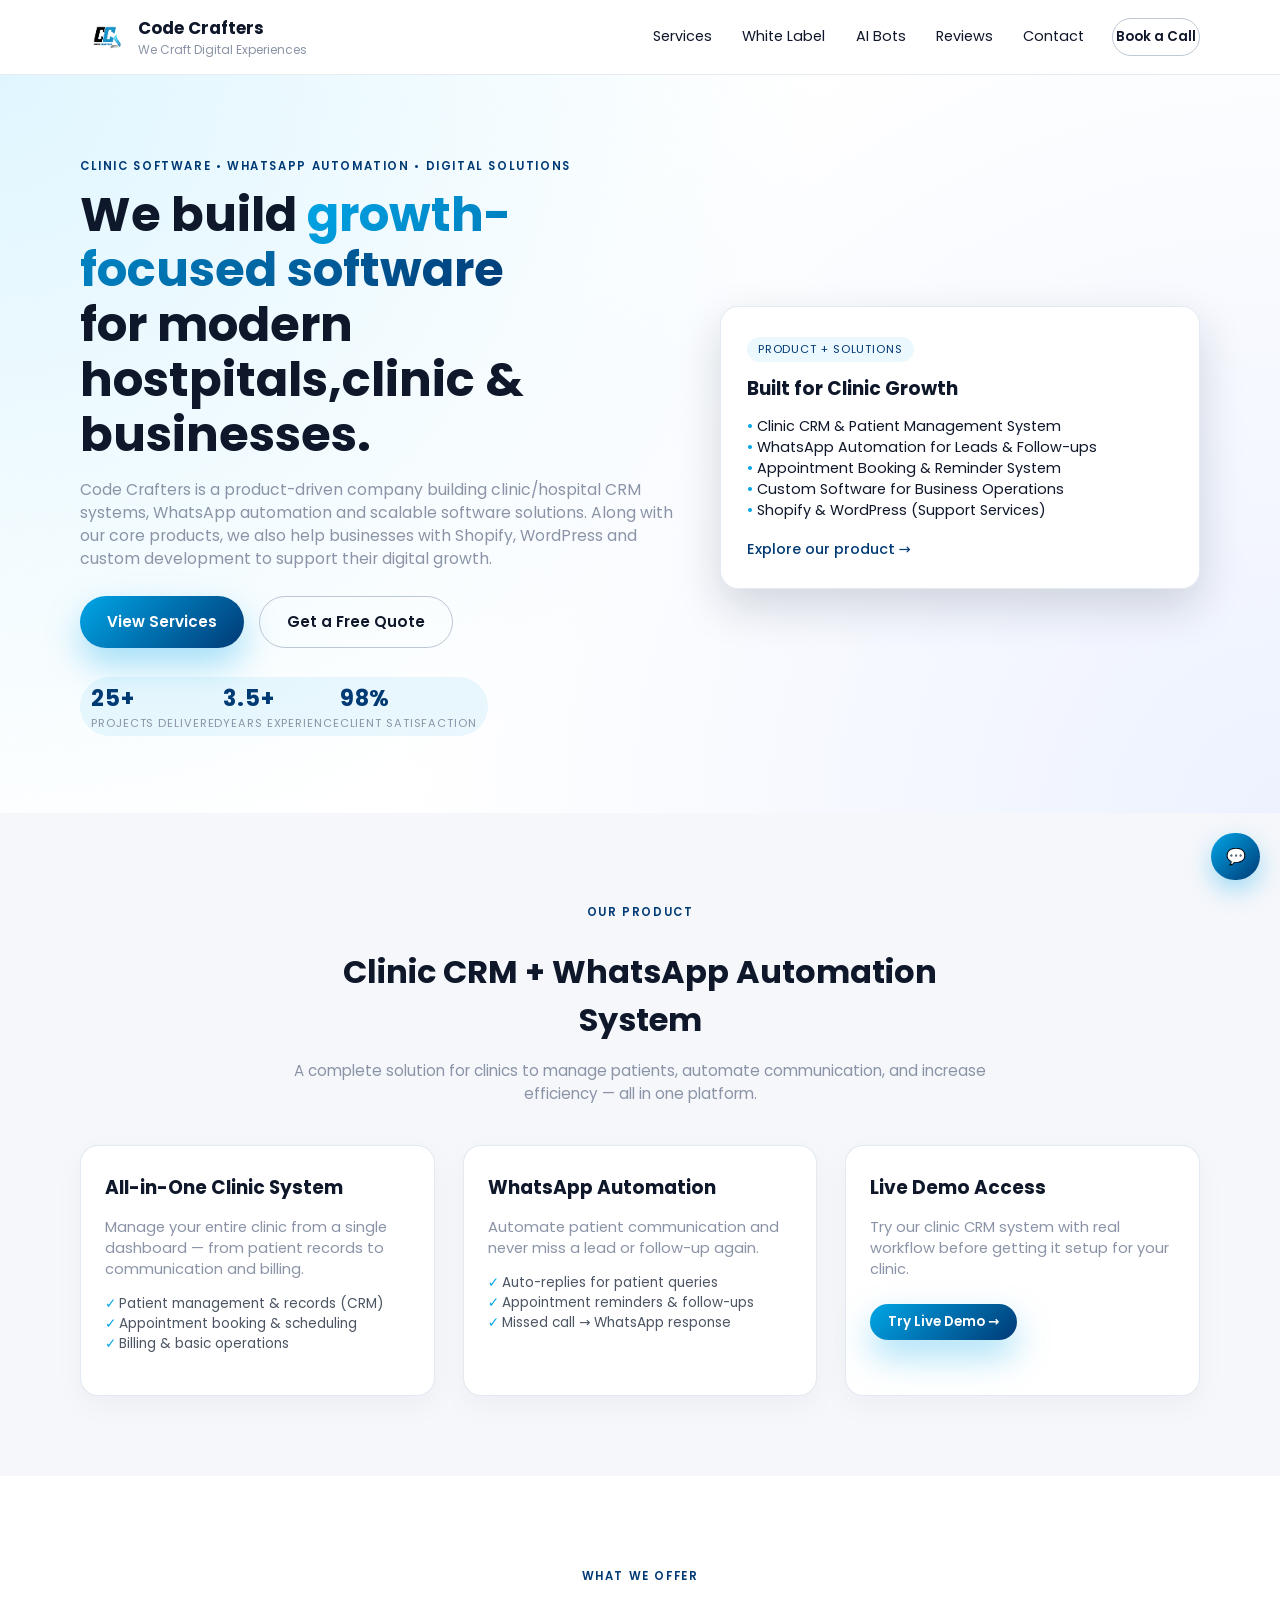
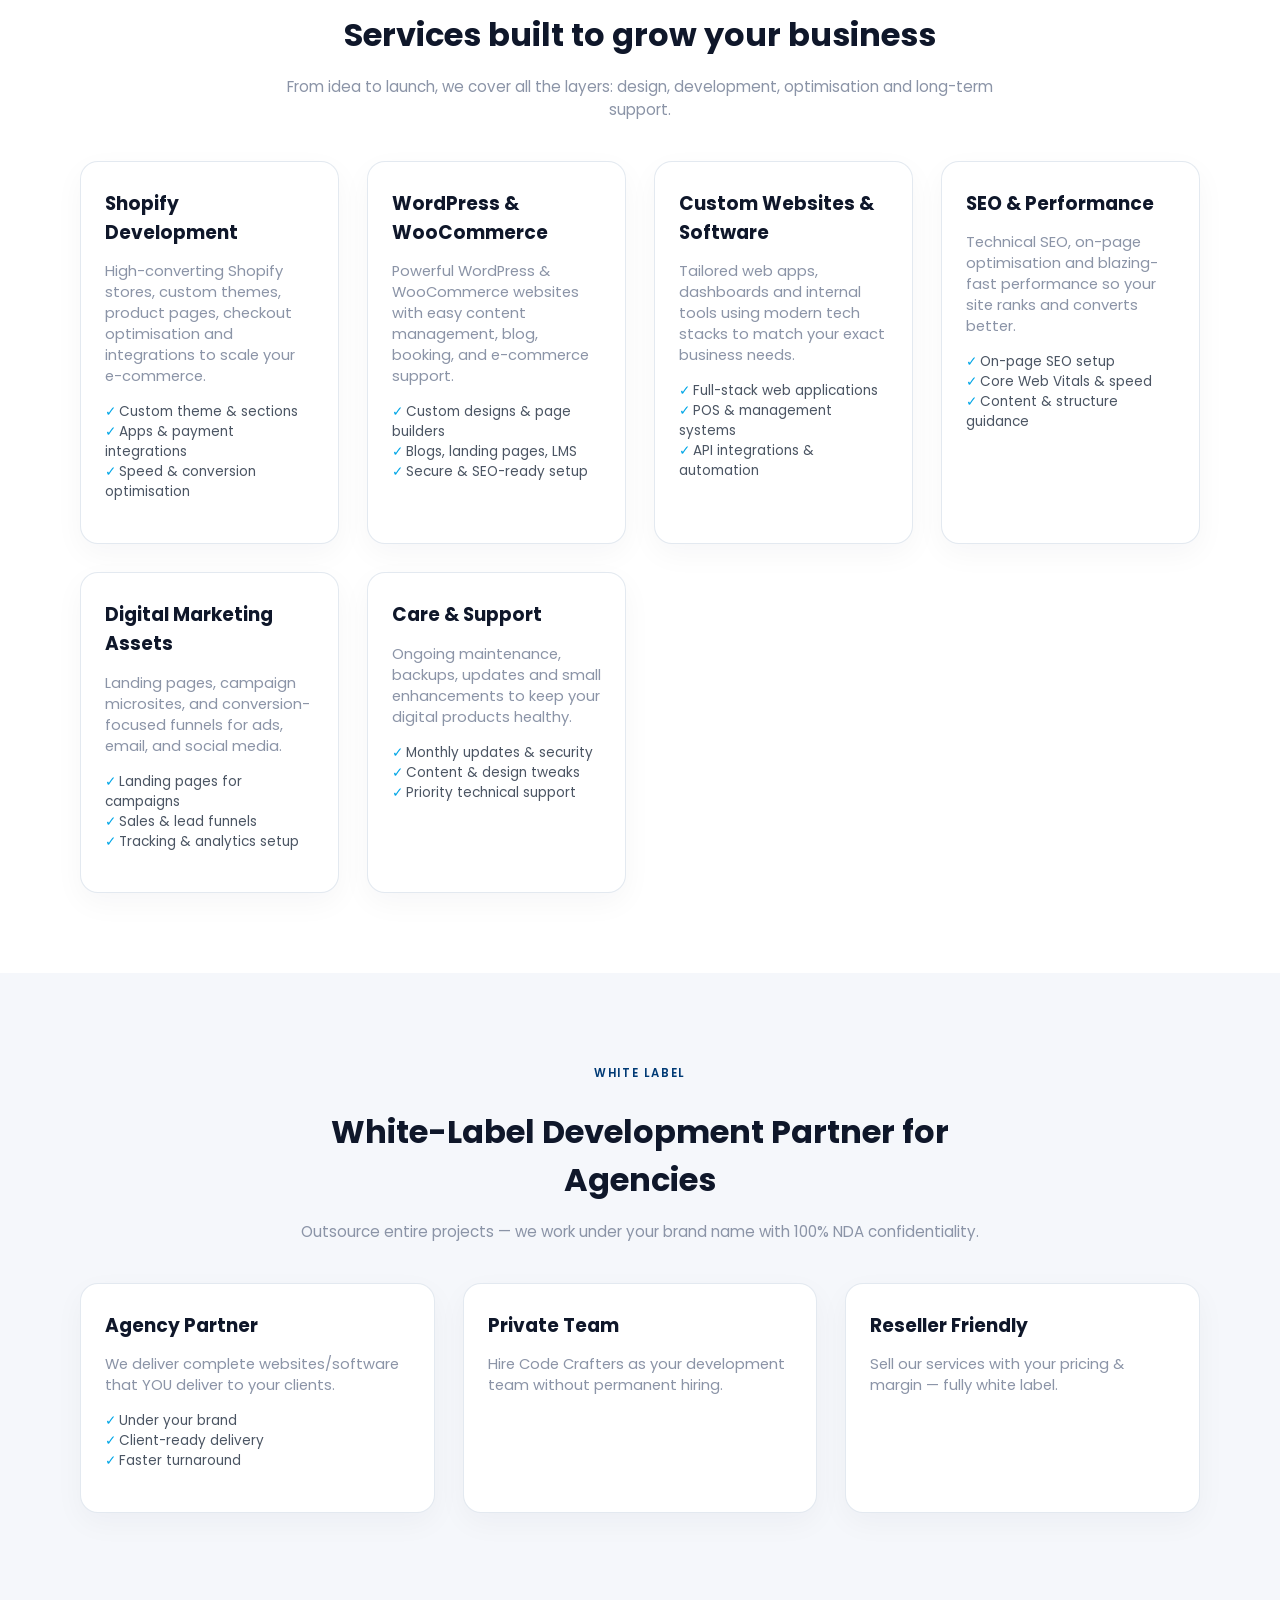
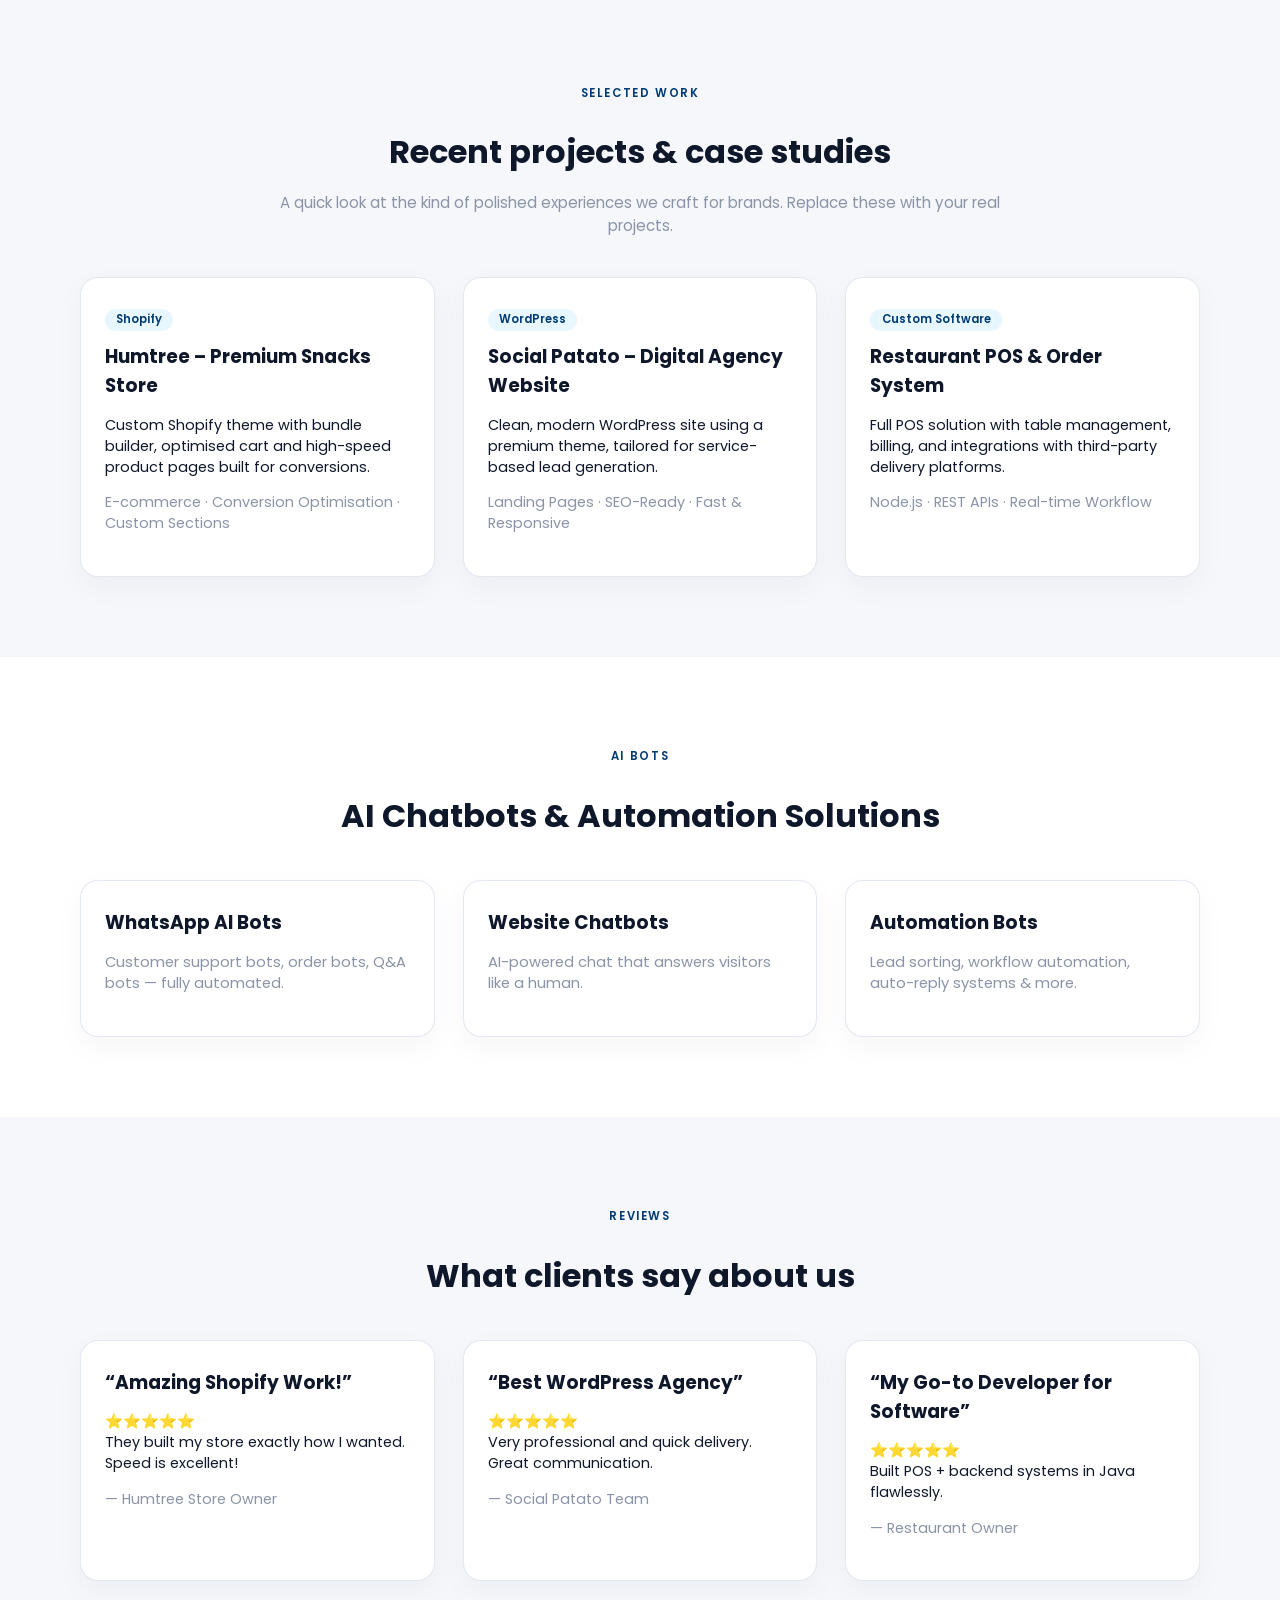
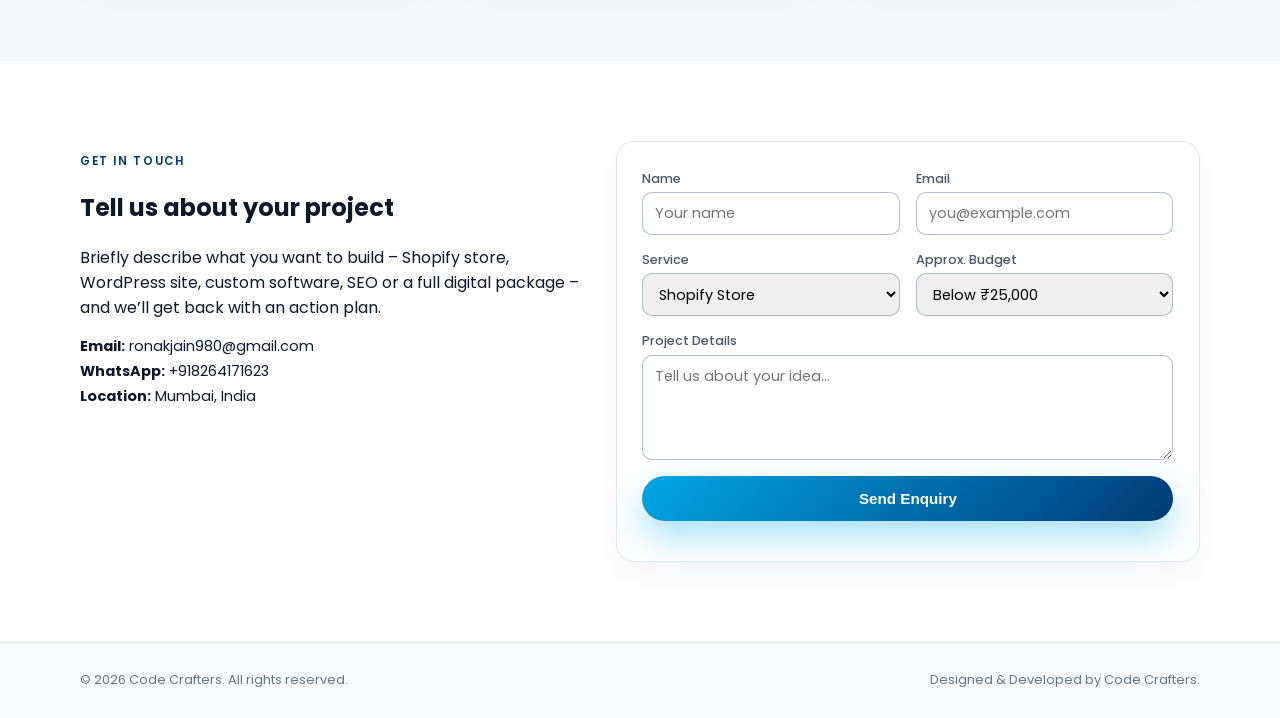
==== index.html @ f0595031 "Update index.html" ====
<!DOCTYPE html>
<html lang="en">
<head>
  <meta charset="UTF-8" />
  <meta name="viewport" content="width=device-width, initial-scale=1.0" />
  <title>Code Crafters | Digital Solutions Studio</title>
  <link rel="stylesheet" href="style.css" />
  <link href="https://fonts.googleapis.com/css2?family=Poppins:wght@300;400;500;600;700&display=swap" rel="stylesheet" />
</head>

<body>
  <!-- ========= HEADER ========= -->
  <header class="header">
    <div class="container header-inner">
      <a href="#hero" class="brand">
        <img src="assets/logo.png" alt="Code Crafters Logo" class="brand-logo" />
        <div class="brand-text">
          <span class="brand-name">Code Crafters</span>
          <span class="brand-tagline">We Craft Digital Experiences</span>
        </div>
      </a>

      <button class="nav-toggle" id="navToggle"><span></span><span></span><span></span></button>

      <nav class="nav" id="nav">
        <a href="#services">Services</a>
        <a href="#white-label">White Label</a>
        <a href="#ai">AI Bots</a>
        <a href="#reviews">Reviews</a>
        <a href="#contact">Contact</a>
        <a href="#contact" class="btn btn-small btn-outline">Book a Call</a>
      </nav>
    </div>
  </header>

  <!-- ========= HERO ========= -->
   <section class="hero" id="hero">
    <div class="container hero-inner">
      <div class="hero-content">
        <p class="eyebrow">Clinic Software • WhatsApp Automation • Digital Solutions</p>

<h1>
  We build
  <span class="text-gradient">growth-focused software</span><br />
  for modern hostpitals,clinic & businesses.
</h1>

<p class="hero-subtitle">
  Code Crafters is a product-driven company building clinic/hospital CRM systems,
  WhatsApp automation and scalable software solutions. Along with our core
  products, we also help businesses with Shopify, WordPress and custom
  development to support their digital growth.
</p>

        <div class="hero-actions">
          <a href="#services" class="btn">View Services</a>
          <a href="#contact" class="btn btn-outline">Get a Free Quote</a>
        </div>

        <div class="hero-badge">
          <div class="stat">
            <span class="stat-number">25+</span>
            <span class="stat-label">Projects Delivered</span>
          </div>
          <div class="stat">
            <span class="stat-number">3.5+</span>
            <span class="stat-label">Years Experience</span>
          </div>
          <div class="stat">
            <span class="stat-number">98%</span>
            <span class="stat-label">Client Satisfaction</span>
          </div>
        </div>
      </div>

      <div class="hero-card">
  <div class="hero-badge">Product + Solutions</div>
  <h3>Built for Clinic Growth</h3>
  <ul>
    <li>Clinic CRM & Patient Management System</li>
    <li>WhatsApp Automation for Leads & Follow-ups</li>
    <li>Appointment Booking & Reminder System</li>
    <li>Custom Software for Business Operations</li>
    <li>Shopify & WordPress (Support Services)</li>
  </ul>
  <a href="#product" class="hero-link">Explore our product →</a>
</div>
  </section>

 <!-- ========= PRODUCT (CLINIC CRM) ========= -->
<section class="section section-alt" id="product">
  <div class="container">

    <div class="section-header">
      <p class="eyebrow">Our Product</p>
      <h2>Clinic CRM + WhatsApp Automation System</h2>
      <p class="section-subtitle">
        A complete solution for clinics to manage patients, automate communication,
        and increase efficiency — all in one platform.
      </p>
    </div>

    <div class="grid services-grid">
      <article class="card service-card">
        <h3>All-in-One Clinic System</h3>
        <p>
          Manage your entire clinic from a single dashboard — from patient records
          to communication and billing.
        </p>
        <ul>
          <li>Patient management & records (CRM)</li>
          <li>Appointment booking & scheduling</li>
          <li>Billing & basic operations</li>
        </ul>
      </article>

      <article class="card service-card">
        <h3>WhatsApp Automation</h3>
        <p>
          Automate patient communication and never miss a lead or follow-up again.
        </p>
        <ul>
          <li>Auto-replies for patient queries</li>
          <li>Appointment reminders & follow-ups</li>
          <li>Missed call → WhatsApp response</li>
        </ul>
      </article>

      <article class="card service-card">
        <h3>Live Demo Access</h3>
        <p>
          Try our clinic CRM system with real workflow before getting it setup for your clinic.
        </p>
        <a href="https://medical-crm-codecrafters.netlify.app/login" target="_blank" class="btn btn-small" style="margin-top: 10px;">
          Try Live Demo →
        </a>
      </article>
    </div>

  </div>
</section>
  <!-- ========= SERVICES ========= -->
  <section class="section" id="services">
    <div class="container">
      <div class="section-header">
        <p class="eyebrow">What we offer</p>
        <h2>Services built to grow your business</h2>
        <p class="section-subtitle">
          From idea to launch, we cover all the layers: design, development,
          optimisation and long-term support.
        </p>
      </div>

      <div class="grid services-grid">
        <article class="card service-card">
          <h3>Shopify Development</h3>
          <p>
            High-converting Shopify stores, custom themes, product pages, checkout
            optimisation and integrations to scale your e-commerce.
          </p>
          <ul>
            <li>Custom theme & sections</li>
            <li>Apps & payment integrations</li>
            <li>Speed & conversion optimisation</li>
          </ul>
        </article>

        <article class="card service-card">
          <h3>WordPress & WooCommerce</h3>
          <p>
            Powerful WordPress & WooCommerce websites with easy content management,
            blog, booking, and e-commerce support.
          </p>
          <ul>
            <li>Custom designs & page builders</li>
            <li>Blogs, landing pages, LMS</li>
            <li>Secure & SEO-ready setup</li>
          </ul>
        </article>

        <article class="card service-card">
          <h3>Custom Websites & Software</h3>
          <p>
            Tailored web apps, dashboards and internal tools using modern tech
            stacks to match your exact business needs.
          </p>
          <ul>
            <li>Full-stack web applications</li>
            <li>POS & management systems</li>
            <li>API integrations & automation</li>
          </ul>
        </article>

        <article class="card service-card">
          <h3>SEO & Performance</h3>
          <p>
            Technical SEO, on-page optimisation and blazing-fast performance so
            your site ranks and converts better.
          </p>
          <ul>
            <li>On-page SEO setup</li>
            <li>Core Web Vitals & speed</li>
            <li>Content & structure guidance</li>
          </ul>
        </article>

        <article class="card service-card">
          <h3>Digital Marketing Assets</h3>
          <p>
            Landing pages, campaign microsites, and conversion-focused funnels for
            ads, email, and social media.
          </p>
          <ul>
            <li>Landing pages for campaigns</li>
            <li>Sales & lead funnels</li>
            <li>Tracking & analytics setup</li>
          </ul>
        </article>

        <article class="card service-card">
          <h3>Care & Support</h3>
          <p>
            Ongoing maintenance, backups, updates and small enhancements to keep
            your digital products healthy.
          </p>
          <ul>
            <li>Monthly updates & security</li>
            <li>Content & design tweaks</li>
            <li>Priority technical support</li>
          </ul>
        </article>
      </div>
    </div>
  </section>

  <!-- ========= WHITE LABEL SERVICES ========= -->
  <section class="section section-alt" id="white-label">
    <div class="container">
      <div class="section-header">
        <p class="eyebrow">White Label</p>
        <h2>White-Label Development Partner for Agencies</h2>
        <p class="section-subtitle">
          Outsource entire projects — we work under your brand name with 100% NDA confidentiality.
        </p>
      </div>

      <div class="grid services-grid">
        <article class="card service-card">
          <h3>Agency Partner</h3>
          <p>We deliver complete websites/software that YOU deliver to your clients.</p>
          <ul>
            <li>Under your brand</li>
            <li>Client-ready delivery</li>
            <li>Faster turnaround</li>
          </ul>
        </article>

        <article class="card service-card">
          <h3>Private Team</h3>
          <p>Hire Code Crafters as your development team without permanent hiring.</p>
        </article>

        <article class="card service-card">
          <h3>Reseller Friendly</h3>
          <p>Sell our services with your pricing & margin — fully white label.</p>
        </article>
      </div>
    </div>
  </section>

  <section class="section section-alt" id="portfolio">
    <div class="container">
      <div class="section-header">
        <p class="eyebrow">Selected work</p>
        <h2>Recent projects & case studies</h2>
        <p class="section-subtitle">
          A quick look at the kind of polished experiences we craft for brands.
          Replace these with your real projects.
        </p>
      </div>

      <div class="grid portfolio-grid">
        <article class="card portfolio-card">
          <div class="portfolio-tag">Shopify</div>
          <h3>Humtree – Premium Snacks Store</h3>
          <p>
            Custom Shopify theme with bundle builder, optimised cart and high-speed
            product pages built for conversions.
          </p>
          <p class="portfolio-meta">E-commerce · Conversion Optimisation · Custom Sections</p>
        </article>

        <article class="card portfolio-card">
          <div class="portfolio-tag">WordPress</div>
          <h3>Social Patato – Digital Agency Website</h3>
          <p>
            Clean, modern WordPress site using a premium theme, tailored for
            service-based lead generation.
          </p>
          <p class="portfolio-meta">Landing Pages · SEO-Ready · Fast & Responsive</p>
        </article>

        <article class="card portfolio-card">
          <div class="portfolio-tag">Custom Software</div>
          <h3>Restaurant POS & Order System</h3>
          <p>
            Full POS solution with table management, billing, and integrations with
            third-party delivery platforms.
          </p>
          <p class="portfolio-meta">Node.js · REST APIs · Real-time Workflow</p>
        </article>
      </div>
    </div>
  </section>

  <!-- ========= AI BOTS / AUTOMATION ========= -->
  <section class="section" id="ai">
    <div class="container">
      <div class="section-header">
        <p class="eyebrow">AI Bots</p>
        <h2>AI Chatbots & Automation Solutions</h2>
      </div>

      <div class="grid services-grid">
        <article class="card service-card">
          <h3>WhatsApp AI Bots</h3>
          <p>Customer support bots, order bots, Q&A bots — fully automated.</p>
        </article>

        <article class="card service-card">
          <h3>Website Chatbots</h3>
          <p>AI-powered chat that answers visitors like a human.</p>
        </article>

        <article class="card service-card">
          <h3>Automation Bots</h3>
          <p>Lead sorting, workflow automation, auto-reply systems & more.</p>
        </article>
      </div>
    </div>
  </section>

  <!-- ========= REVIEWS ========= -->
  <section class="section section-alt" id="reviews">
    <div class="container">
      <div class="section-header">
        <p class="eyebrow">Reviews</p>
        <h2>What clients say about us</h2>
      </div>

      <div class="grid portfolio-grid">

        <article class="card portfolio-card">
          <h3>“Amazing Shopify Work!”</h3>
          <p>⭐⭐⭐⭐⭐<br> They built my store exactly how I wanted. Speed is excellent!</p>
          <p class="portfolio-meta">— Humtree Store Owner</p>
        </article>

        <article class="card portfolio-card">
          <h3>“Best WordPress Agency”</h3>
          <p>⭐⭐⭐⭐⭐<br> Very professional and quick delivery. Great communication.</p>
          <p class="portfolio-meta">— Social Patato Team</p>
        </article>

        <article class="card portfolio-card">
          <h3>“My Go-to Developer for Software”</h3>
          <p>⭐⭐⭐⭐⭐<br> Built POS + backend systems in Java flawlessly.</p>
          <p class="portfolio-meta">— Restaurant Owner</p>
        </article>

      </div>
    </div>
  </section>

  <!-- ========= CONTACT ========= -->
  <section class="section" id="contact">
  <div class="container contact-inner">

    <div class="contact-text">
      <p class="eyebrow">Get in touch</p>
      <h2>Tell us about your project</h2>
      <p>
        Briefly describe what you want to build – Shopify store, WordPress site,
        custom software, SEO or a full digital package – and we’ll get back with
        an action plan.
      </p>
      <div class="contact-info">
        <p><strong>Email:</strong> ronakjain980@gmail.com</p>
        <p><strong>WhatsApp:</strong> +918264171623</p>
        <p><strong>Location:</strong> Mumbai, India</p>
      </div>
    </div>

    <form class="contact-form" id="contactForm"
          action="https://formsubmit.co/ronakjain980@gmail.com"
          method="POST">

      <!-- FormSubmit Hidden Fields -->
      <input type="hidden" name="_captcha" value="false">
      <input type="hidden" name="_template" value="table">
      <input type="hidden" name="_next" value="https://yourwebsite.com/thank-you.html">

      <div class="form-row">
        <div class="form-field">
          <label for="name">Name</label>
          <input id="name" name="Name" type="text" placeholder="Your name" required />
        </div>
        <div class="form-field">
          <label for="email">Email</label>
          <input id="email" name="Email" type="email" placeholder="you@example.com" required />
        </div>
      </div>

      <div class="form-row">
        <div class="form-field">
          <label for="service">Service</label>
          <select id="service" name="Service">
            <option>Shopify Store</option>
            <option>WordPress / WooCommerce</option>
            <option>Custom Website / Software</option>
            <option>SEO & Digital Marketing</option>
            <option>Complete Digital Package</option>
          </select>
        </div>

        <div class="form-field">
          <label for="budget">Approx. Budget</label>
          <select id="budget" name="Budget">
            <option>Below ₹25,000</option>
            <option>₹25,000 – ₹50,000</option>
            <option>₹50,000 – ₹1,00,000</option>
            <option>₹1,00,000+</option>
          </select>
        </div>
      </div>

      <div class="form-field">
        <label for="message">Project Details</label>
        <textarea id="message" name="Message" rows="4" placeholder="Tell us about your idea..."></textarea>
      </div>

      <button type="submit" class="btn btn-full">Send Enquiry</button>

      <p class="form-note" id="formNote"></p>
    </form>

  </div>
</section>


  <!-- ========= FOOTER WITH BIG LOGO ========= -->
  <footer class="footer">
    <div class="container footer-inner">
      <p>© <span id="year"></span> Code Crafters. All rights reserved.</p>
      <p class="footer-credit">Designed & Developed by Code Crafters.</p>
    </div>
  </footer>
  <script src="script.js"></script>
  <!-- WhatsApp Floating Button -->
<a href="https://wa.me/918264171623"
   class="whatsapp-float"
   target="_blank">
   💬
</a>
</body>
</html>
---- style.css ----
:root {
  --cc-blue: #00a6e7;
  --cc-blue-dark: #003a75;
  --cc-dark: #050816;
  --cc-grey: #8b94a7;
  --cc-light: #f5f7fb;
  --cc-border: #e1e5f0;
  --cc-radius-lg: 18px;
  --cc-radius-sm: 10px;
  --cc-shadow-soft: 0 18px 45px rgba(15, 23, 42, 0.16);
}

*,
*::before,
*::after {
  box-sizing: border-box;
}

html,
body {
  margin: 0;
  padding: 0;
  font-family: "Poppins", system-ui, -apple-system, BlinkMacSystemFont, sans-serif;
  background: #ffffff;
  color: #0f172a;
  scroll-behavior: smooth;
}

img {
  max-width: 100%;
  display: block;
}

a {
  text-decoration: none;
  color: inherit;
}

/* Layout helpers */

.container {
  width: min(1120px, 100% - 2.5rem);
  margin-inline: auto;
}

.section {
  padding: 5rem 0;
}

.section-alt {
  background: var(--cc-light);
}

.section-header {
  text-align: center;
  max-width: 720px;
  margin: 0 auto 2.5rem;
}

.section-header h2 {
  font-size: 2rem;
  margin-bottom: 0.5rem;
}

.section-subtitle {
  color: var(--cc-grey);
  font-size: 0.95rem;
}

.grid {
  display: grid;
  gap: 1.75rem;
}

/* Typography */

.eyebrow {
  text-transform: uppercase;
  letter-spacing: 0.14em;
  font-size: 0.72rem;
  color: var(--cc-blue-dark);
  font-weight: 600;
}

/* Buttons */

.btn {
  display: inline-flex;
  align-items: center;
  justify-content: center;
  padding: 0.85rem 1.7rem;
  border-radius: 999px;
  border: none;
  outline: none;
  cursor: pointer;
  font-size: 0.95rem;
  font-weight: 600;
  background: linear-gradient(135deg, var(--cc-blue), var(--cc-blue-dark));
  color: #fff;
  box-shadow: 0 16px 35px rgba(0, 166, 231, 0.35);
  transition: transform 0.18s ease, box-shadow 0.18s ease, background 0.18s ease;
}

.btn:hover {
  transform: translateY(-2px);
  box-shadow: 0 20px 40px rgba(15, 23, 42, 0.35);
}

.btn-outline {
  background: transparent;
  border: 1px solid rgba(148, 163, 184, 0.6);
  color: #0f172a;
  box-shadow: none;
}

.btn-outline:hover {
  background: rgba(15, 23, 42, 0.05);
  box-shadow: none;
}

.btn-small {
  padding: 0.5rem 1.1rem;
  font-size: 0.84rem;
}

.btn-full {
  width: 100%;
}

/* Header */

.header {
  position: sticky;
  top: 0;
  z-index: 20;
  background: rgba(255, 255, 255, 0.95);
  backdrop-filter: blur(10px);
  border-bottom: 1px solid rgba(226, 232, 240, 0.8);
}

.header-inner {
  display: flex;
  align-items: center;
  justify-content: space-between;
  padding: 0.8rem 0;
}

.brand {
  display: flex;
  align-items: center;
  gap: 0.6rem;
}

.brand-logo {
  width: 48px;
  height: 48px;
  object-fit: contain;
}

.brand-text {
  display: flex;
  flex-direction: column;
}

.brand-name {
  font-weight: 700;
  font-size: 1.05rem;
}

.brand-tagline {
  font-size: 0.75rem;
  color: var(--cc-grey);
}

/* Nav */

.nav {
  display: flex;
  align-items: center;
  gap: 1.5rem;
  font-size: 0.9rem;
}

.nav a {
  position: relative;
  padding-inline: 0.2rem;
}

.nav a:not(.btn)::after {
  content: "";
  position: absolute;
  left: 0;
  bottom: -0.25rem;
  width: 0%;
  height: 2px;
  background: var(--cc-blue);
  border-radius: 999px;
  transition: width 0.2s ease;
}

.nav a:not(.btn):hover::after {
  width: 100%;
}

/* Mobile nav toggle */

.nav-toggle {
  display: none;
  width: 34px;
  height: 34px;
  border-radius: 999px;
  border: 1px solid rgba(148, 163, 184, 0.7);
  background: #fff;
  align-items: center;
  justify-content: center;
  flex-direction: column;
  gap: 4px;
  cursor: pointer;
}

.nav-toggle span {
  width: 18px;
  height: 2px;
  border-radius: 999px;
  background: #0f172a;
}

/* Hero */

.hero {
  padding: 4.5rem 0 4rem;
  background: radial-gradient(circle at top left, #e0f6ff 0, transparent 55%),
    radial-gradient(circle at bottom right, #edf2ff 0, transparent 60%);
}

.hero-inner {
  display: grid;
  gap: 2.5rem;
  grid-template-columns: minmax(0, 3fr) minmax(0, 2.4fr);
  align-items: center;
}

.hero h1 {
  font-size: clamp(2.2rem, 4vw, 3rem);
  line-height: 1.15;
  margin: 0.6rem 0 0.9rem;
}

.text-gradient {
  background: linear-gradient(135deg, var(--cc-blue), var(--cc-blue-dark));
  -webkit-background-clip: text;
  color: transparent;
}

.hero-subtitle {
  color: var(--cc-grey);
  font-size: 0.98rem;
  max-width: 38rem;
}

.hero-actions {
  display: flex;
  flex-wrap: wrap;
  gap: 0.9rem;
  margin: 1.6rem 0 1.8rem;
}

.hero-stats {
  display: flex;
  flex-wrap: wrap;
  gap: 1.7rem;
  font-size: 0.85rem;
}

.stat-number {
  display: block;
  font-weight: 700;
  font-size: 1.4rem;
}

.stat-label {
  color: var(--cc-grey);
}

/* Hero side card */

.hero-card {
  background: #ffffff;
  border-radius: var(--cc-radius-lg);
  padding: 1.7rem 1.6rem;
  box-shadow: var(--cc-shadow-soft);
  border: 1px solid rgba(226, 232, 240, 0.9);
}

.hero-badge {
  display: inline-flex;
  padding: 0.25rem 0.7rem;
  border-radius: 999px;
  font-size: 0.7rem;
  letter-spacing: 0.08em;
  text-transform: uppercase;
  background: rgba(0, 166, 231, 0.08);
  color: var(--cc-blue-dark);
  margin-bottom: 0.8rem;
}

.hero-card h3 {
  margin-top: 0;
  margin-bottom: 0.8rem;
}

.hero-card ul {
  list-style: none;
  padding: 0;
  margin: 0 0 0.9rem;
  font-size: 0.9rem;
}

.hero-card li::before {
  content: "• ";
  color: var(--cc-blue);
}

.hero-link {
  font-size: 0.9rem;
  color: var(--cc-blue-dark);
  font-weight: 500;
}

/* Cards */

.card {
  border-radius: var(--cc-radius-lg);
  padding: 1.7rem 1.5rem;
  background: #ffffff;
  border: 1px solid rgba(226, 232, 240, 0.95);
  box-shadow: 0 10px 30px rgba(15, 23, 42, 0.04);
  transition: transform 0.15s ease, box-shadow 0.15s ease, border-color 0.15s ease;
}

.card:hover {
  transform: translateY(-4px);
  box-shadow: var(--cc-shadow-soft);
  border-color: rgba(148, 163, 184, 0.6);
}

/* Services */

.services-grid {
  grid-template-columns: repeat(auto-fit, minmax(240px, 1fr));
}

.service-card h3 {
  margin-top: 0;
  margin-bottom: 0.6rem;
}

.service-card p {
  font-size: 0.92rem;
  color: var(--cc-grey);
}

.service-card ul {
  list-style: none;
  padding: 0;
  margin-top: 0.8rem;
  font-size: 0.85rem;
  color: #4b5563;
}

.service-card li::before {
  content: "✓ ";
  color: var(--cc-blue);
  font-weight: 600;
}

/* Portfolio */

.portfolio-grid {
  grid-template-columns: repeat(auto-fit, minmax(260px, 1fr));
}

.portfolio-card {
  position: relative;
}

.portfolio-tag {
  display: inline-flex;
  padding: 0.18rem 0.7rem;
  border-radius: 999px;
  background: rgba(0, 166, 231, 0.09);
  color: var(--cc-blue-dark);
  font-size: 0.72rem;
  font-weight: 600;
  margin-bottom: 0.7rem;
}

.portfolio-card h3 {
  margin-top: 0;
  margin-bottom: 0.5rem;
}

.portfolio-card p {
  font-size: 0.9rem;
}

.portfolio-meta {
  font-size: 0.8rem;
  color: var(--cc-grey);
}

/* Process */

.process-grid {
  grid-template-columns: repeat(auto-fit, minmax(220px, 1fr));
}

.process-step {
  padding: 1.7rem 1.5rem;
  border-radius: var(--cc-radius-lg);
  border: 1px dashed rgba(148, 163, 184, 0.7);
  background: #ffffff;
}

.step-number {
  width: 34px;
  height: 34px;
  border-radius: 999px;
  background: linear-gradient(135deg, var(--cc-blue), var(--cc-blue-dark));
  color: #fff;
  display: flex;
  align-items: center;
  justify-content: center;
  font-weight: 600;
  margin-bottom: 0.9rem;
}

/* About */

.about-inner {
  display: grid;
  gap: 2rem;
  grid-template-columns: minmax(0, 3fr) minmax(0, 2.1fr);
  align-items: center;
}

.about-list {
  list-style: none;
  padding: 0;
  margin-top: 1rem;
  font-size: 0.9rem;
}

.about-list li {
  display: flex;
  align-items: flex-start;
  gap: 0.35rem;
  margin-bottom: 0.4rem;
}

.about-list li::before {
  content: "•";
  color: var(--cc-blue);
  margin-top: 0.2rem;
}

.about-cta-card {
  background: linear-gradient(135deg, var(--cc-blue-dark), #031525);
  color: #e5f3ff;
  padding: 1.9rem 1.7rem;
  border-radius: var(--cc-radius-lg);
  box-shadow: var(--cc-shadow-soft);
}

/* Contact */

.contact-inner {
  display: grid;
  gap: 2.2rem;
  grid-template-columns: minmax(0, 1.2fr) minmax(0, 1.4fr);
}

.contact-info p {
  margin: 0.25rem 0;
  font-size: 0.9rem;
}

.contact-form {
  background: #ffffff;
  border-radius: var(--cc-radius-lg);
  padding: 1.7rem 1.6rem;
  border: 1px solid var(--cc-border);
  box-shadow: 0 12px 25px rgba(15, 23, 42, 0.04);
}

.form-row {
  display: grid;
  gap: 1rem;
  grid-template-columns: repeat(2, minmax(0, 1fr));
}

.form-field {
  display: flex;
  flex-direction: column;
  gap: 0.3rem;
  margin-bottom: 1rem;
}

.form-field label {
  font-size: 0.8rem;
  font-weight: 500;
  color: #4b5563;
}

input,
select,
textarea {
  border-radius: 10px;
  border: 1px solid rgba(148, 163, 184, 0.7);
  padding: 0.6rem 0.75rem;
  font-family: inherit;
  font-size: 0.9rem;
  outline: none;
  transition: border-color 0.15s ease, box-shadow 0.15s ease;
}

input:focus,
select:focus,
textarea:focus {
  border-color: var(--cc-blue);
  box-shadow: 0 0 0 1px rgba(0, 166, 231, 0.2);
}

textarea {
  resize: vertical;
}

.form-note {
  font-size: 0.8rem;
  margin-top: 0.4rem;
}

/* Footer */

.footer {
  border-top: 1px solid rgba(226, 232, 240, 0.9);
  background: #f9fafb;
  padding: 1rem 0;
}

.footer-inner {
  display: flex;
  justify-content: space-between;
  gap: 1rem;
  font-size: 0.8rem;
  color: #6b7280;
}

/* WhatsApp Floating Button */
.whatsapp-float {
  position: fixed;
  bottom: 20px;
  right: 20px;
  background: linear-gradient(135deg, var(--cc-blue), var(--cc-blue-dark));
  color: #fff;
  padding: 0.7rem 0.9rem;
  border-radius: 999px;
  font-size: 1rem;
  z-index: 999;
  box-shadow: 0 10px 25px rgba(0, 166, 231, 0.35);
  transition: transform 0.2s ease;
}

.whatsapp-float:hover {
  transform: translateY(-3px);
}
/* Responsive */

@media (max-width: 880px) {
  .hero-inner {
    grid-template-columns: 1fr;
  }

  .about-inner,
  .contact-inner {
    grid-template-columns: 1fr;
  }

  .hero-card {
    order: -1;
  }
}

@media (max-width: 768px) {
  .header-inner {
    gap: 0.7rem;
  }

  .nav-toggle {
    display: flex;
  }

  .nav {
    position: absolute;
    inset-inline: 0;
    top: 64px;
    padding: 0.8rem 1.3rem 1.3rem;
    background: rgba(255, 255, 255, 0.98);
    border-bottom: 1px solid rgba(226, 232, 240, 0.9);
    flex-direction: column;
    align-items: flex-start;
    gap: 0.8rem;
    transform-origin: top;
    transform: scaleY(0);
    opacity: 0;
    pointer-events: none;
    transition: transform 0.15s ease, opacity 0.15s ease;
  }

  .nav.open {
    transform: scaleY(1);
    opacity: 1;
    pointer-events: auto;
  }

  .hero {
    padding-top: 4rem;
  }

  .form-row {
    grid-template-columns: 1fr;
  }

  .footer-inner {
    flex-direction: column;
    align-items: center;
    text-align: center;
  }
}

@media (max-width: 520px) {
  .header {
    position: sticky;
  }

  .brand-name {
    font-size: 0.98rem;
  }

  .hero h1 {
    font-size: 1.9rem;
  }

  .hero-actions {
    flex-direction: column;
    align-items: stretch;
  }

  .card,
  .hero-card,
  .contact-form,
  .about-cta-card {
    padding: 1.4rem 1.25rem;
  }
}
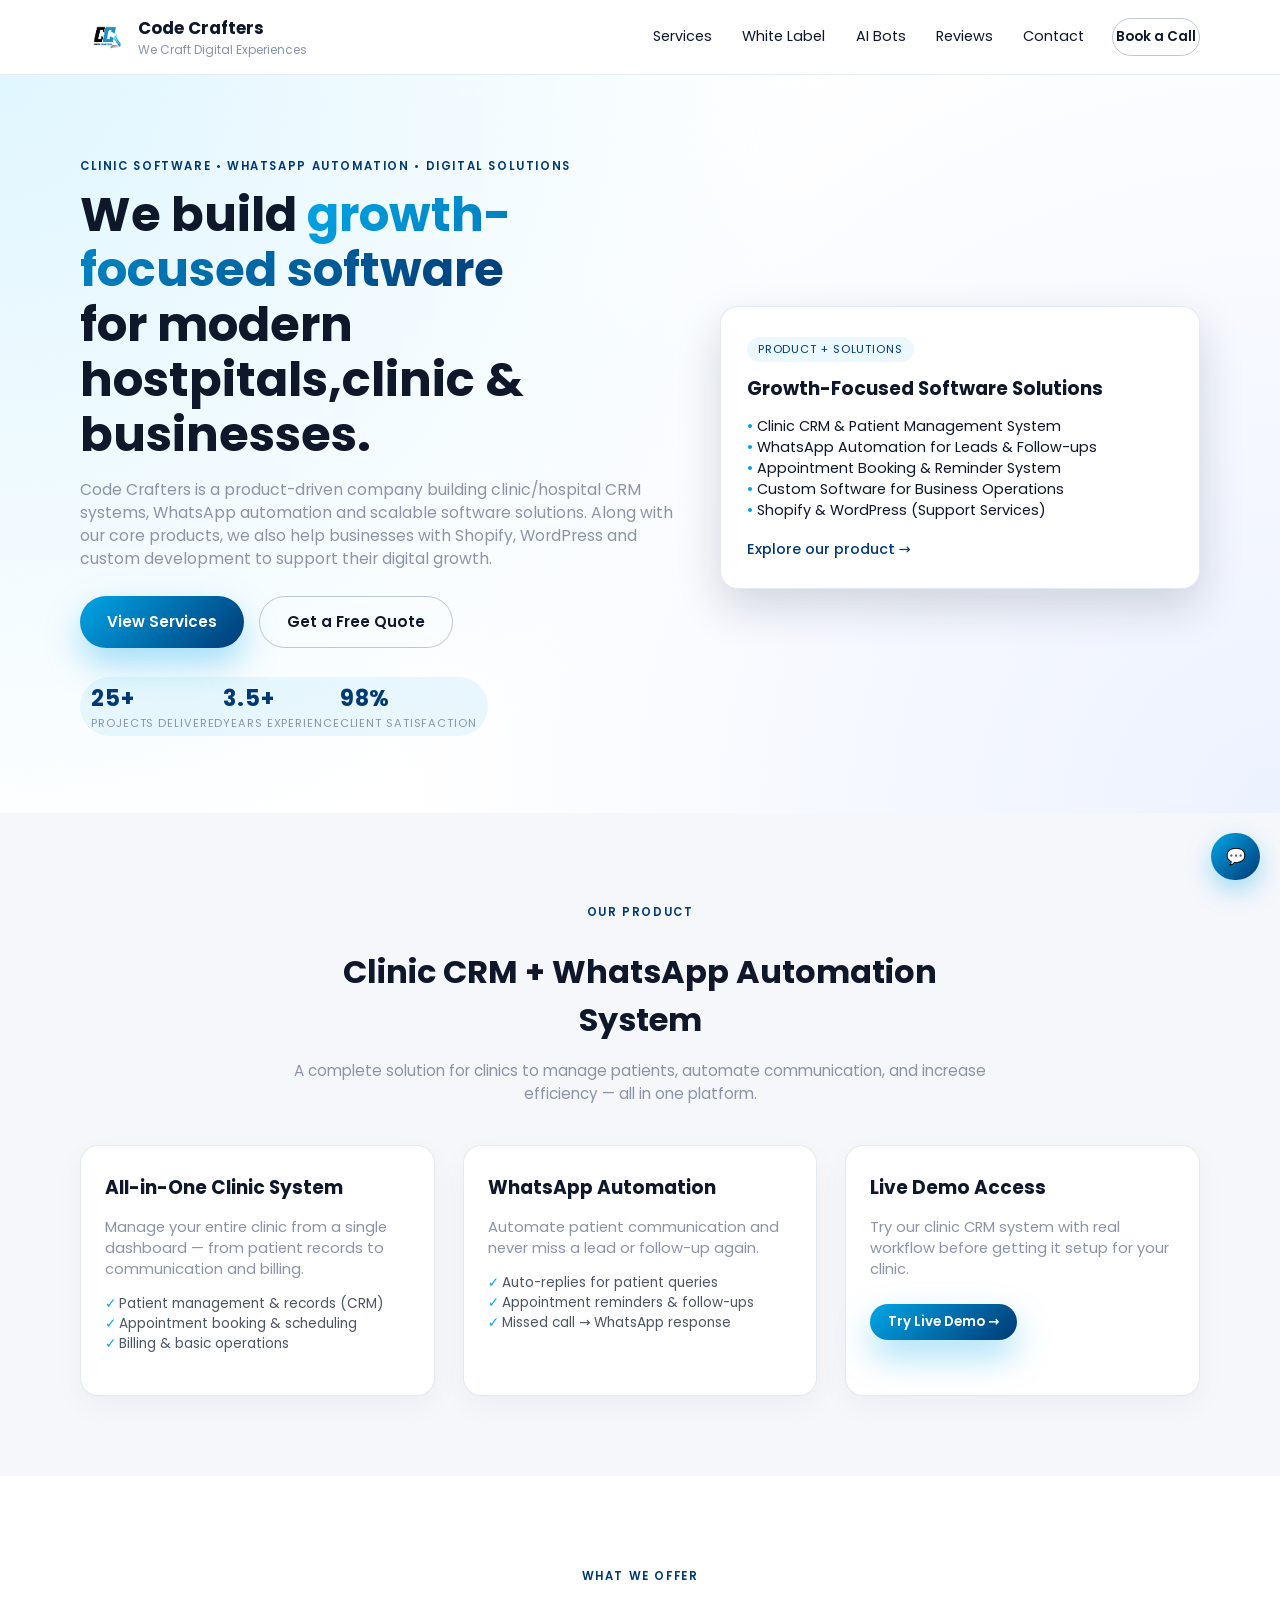
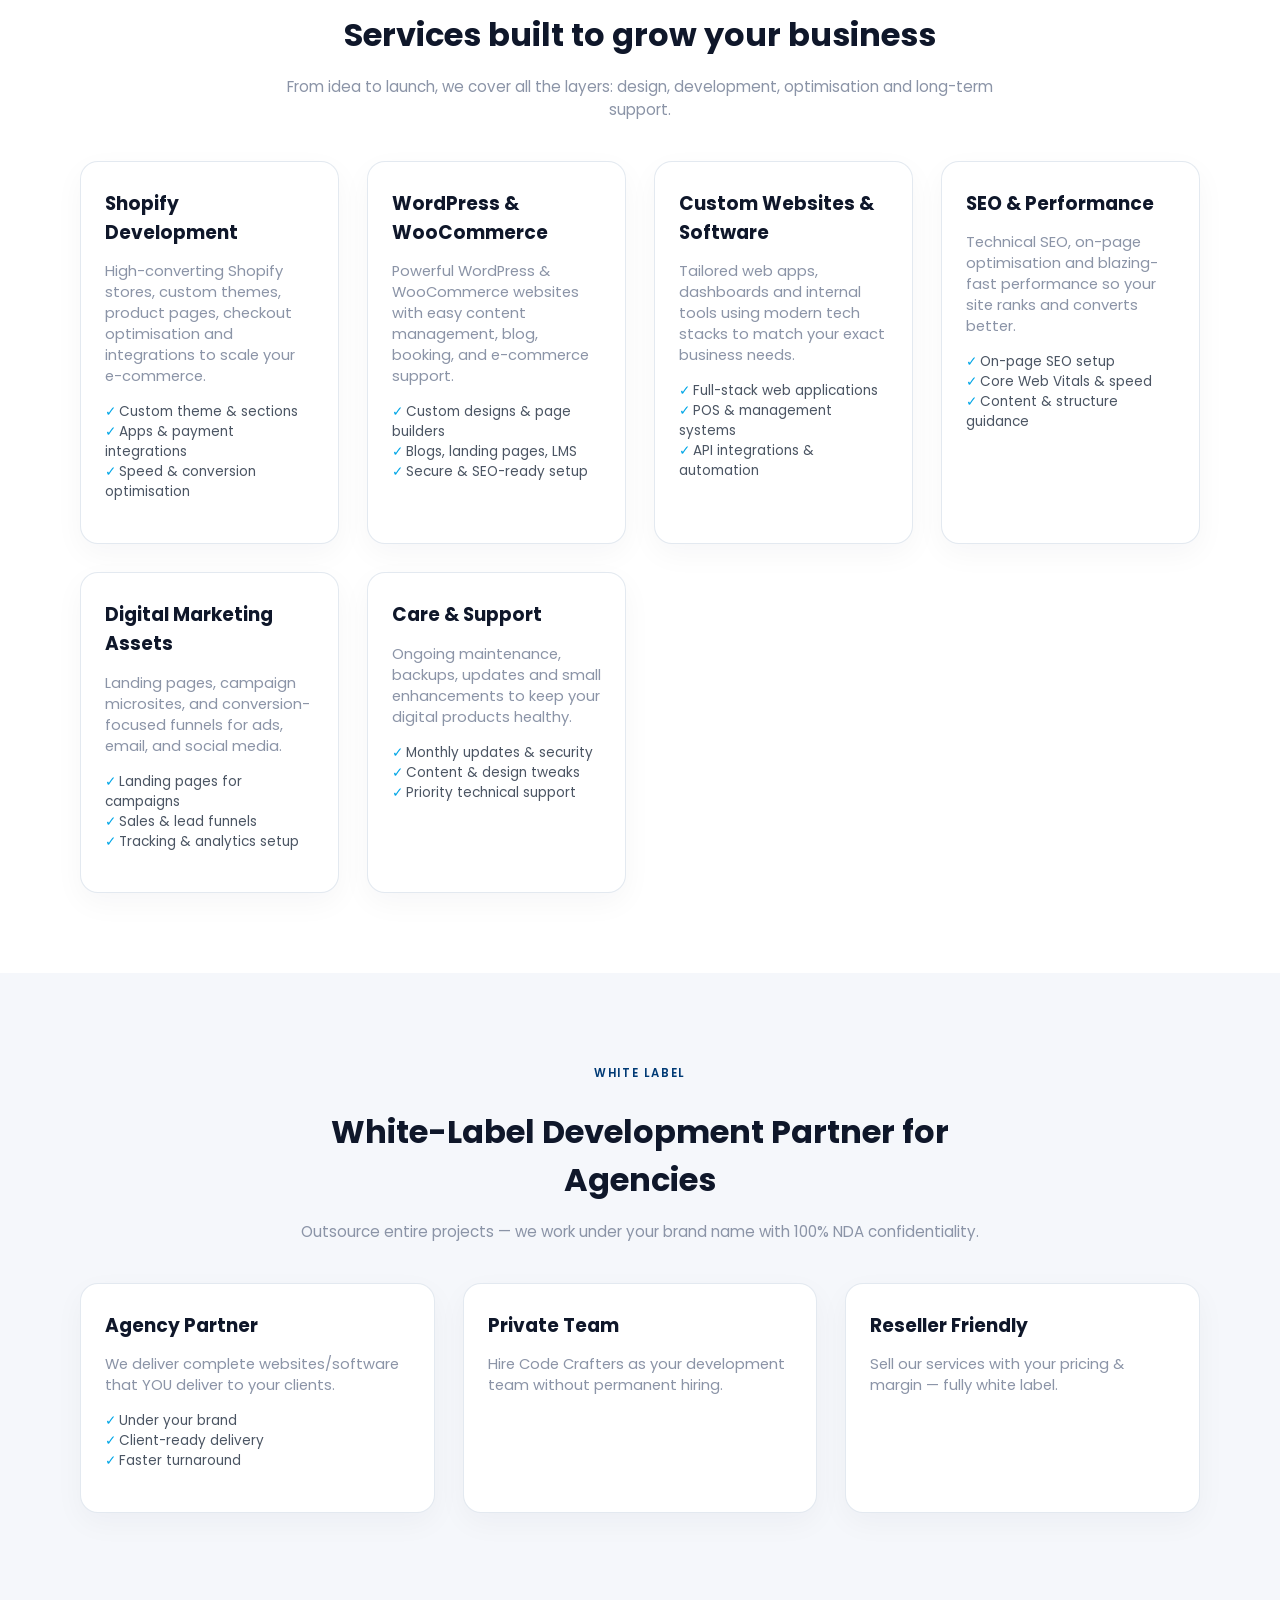
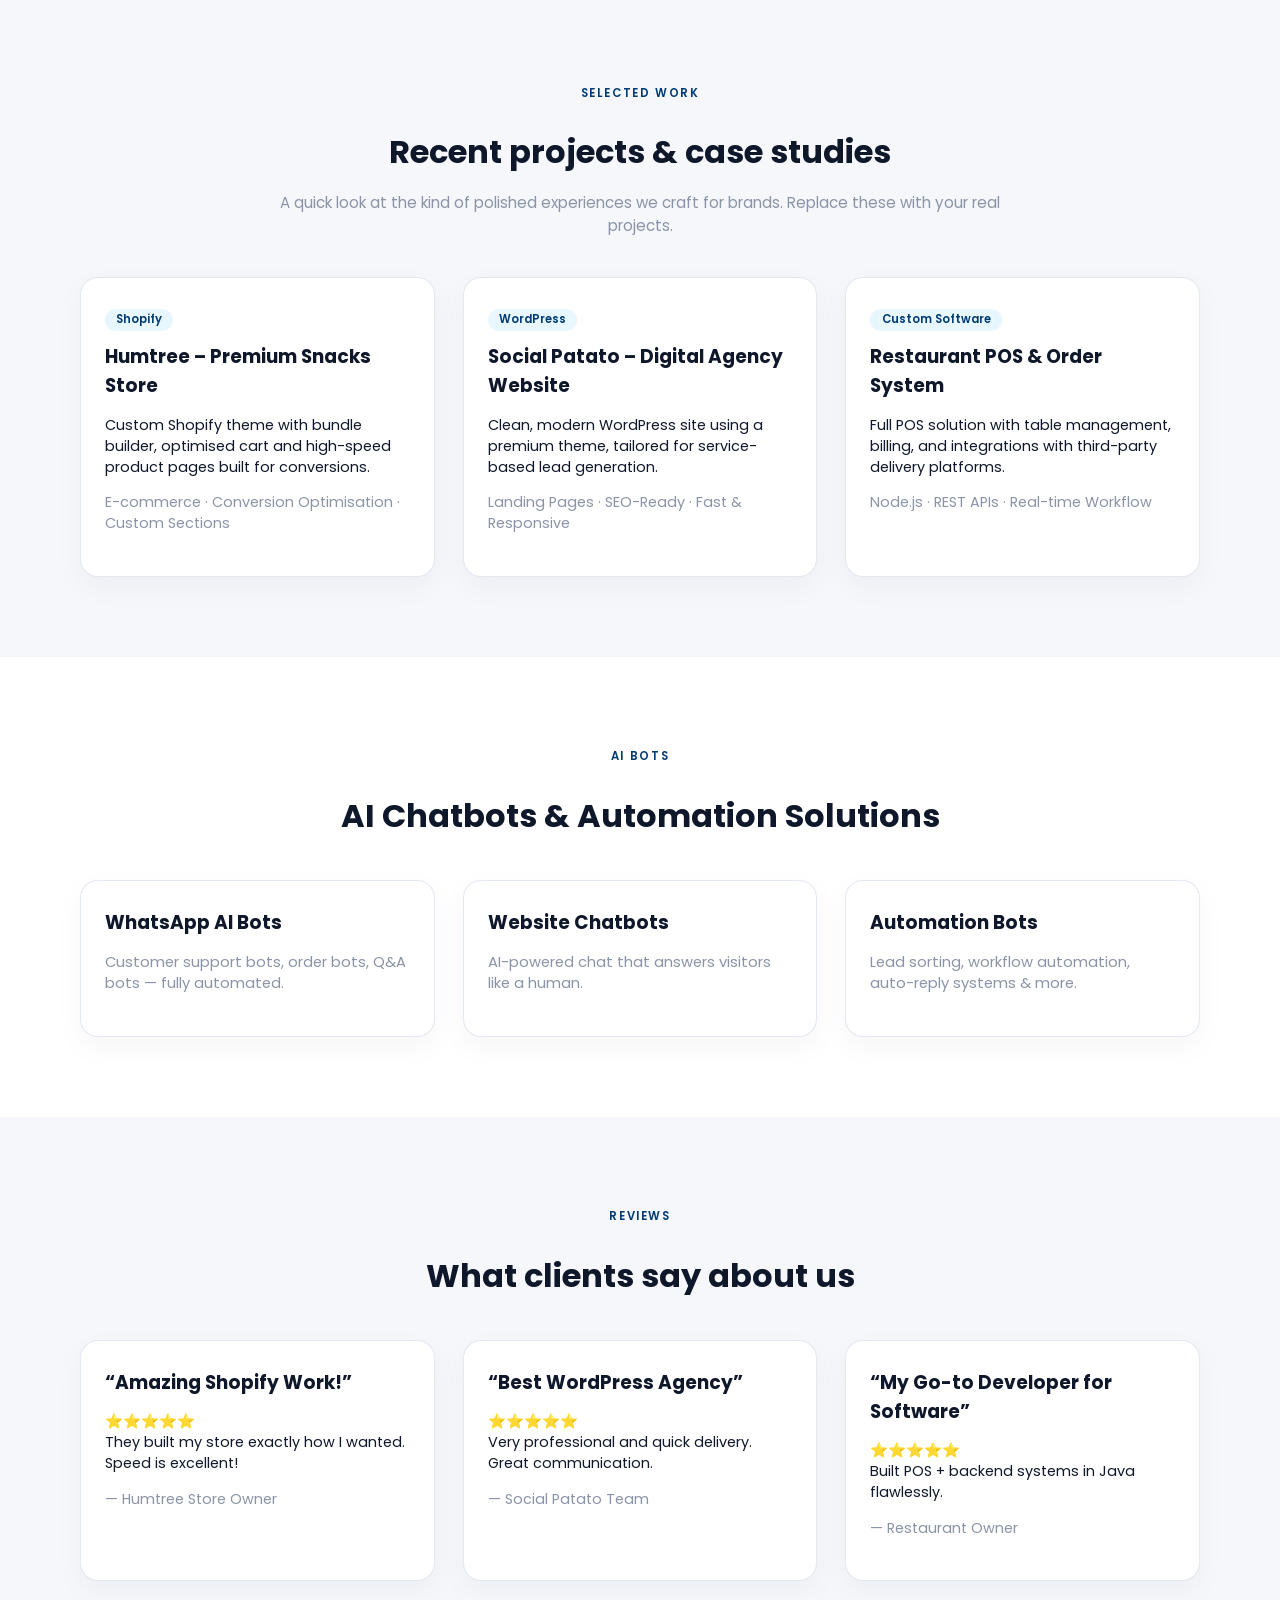
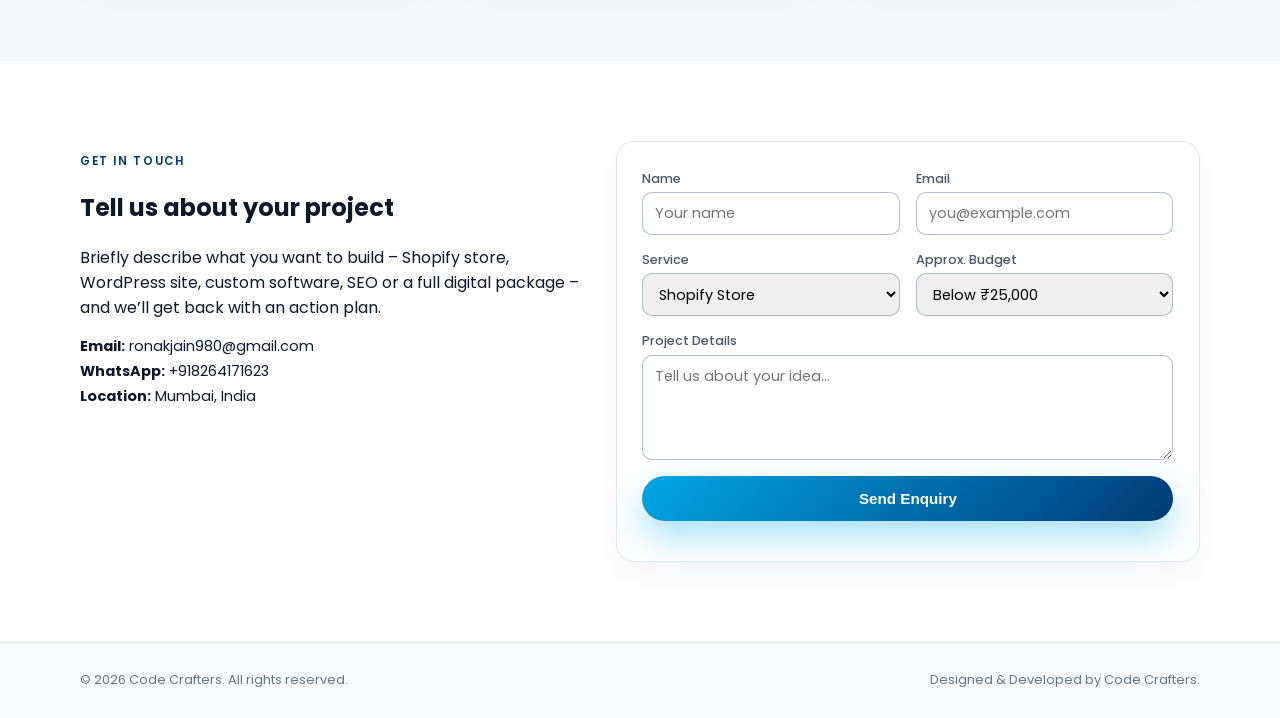
==== commit 368ea47c: "Update index.html" ====
--- a/index.html
+++ b/index.html
@@ -53,7 +53,7 @@
 </p>
 
         <div class="hero-actions">
-          <a href="#services" class="btn">View Services</a>
+          <a href="#product" class="btn">View Services</a>
           <a href="#contact" class="btn btn-outline">Get a Free Quote</a>
         </div>
 
@@ -75,7 +75,7 @@
 
       <div class="hero-card">
   <div class="hero-badge">Product + Solutions</div>
-  <h3>Built for Clinic Growth</h3>
+  <h3>Growth-Focused Software Solutions</h3>
   <ul>
     <li>Clinic CRM & Patient Management System</li>
     <li>WhatsApp Automation for Leads & Follow-ups</li>
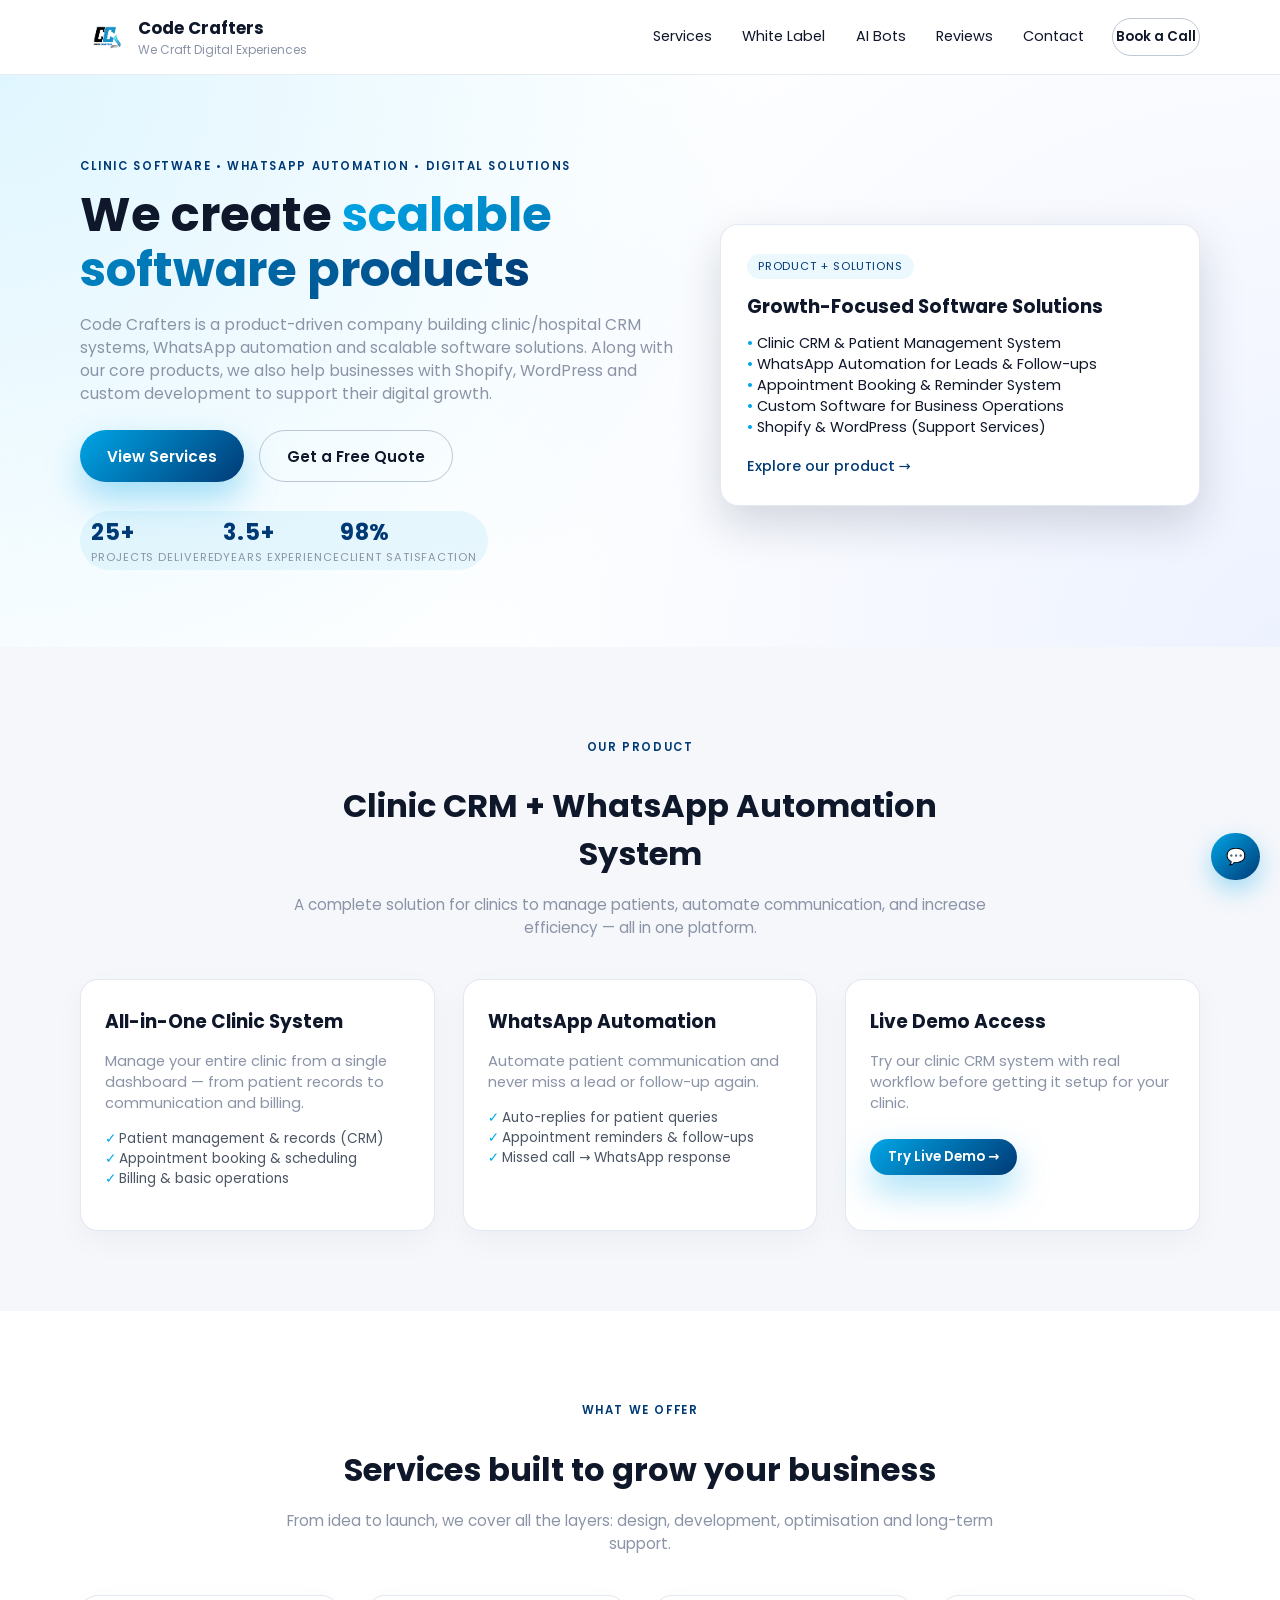
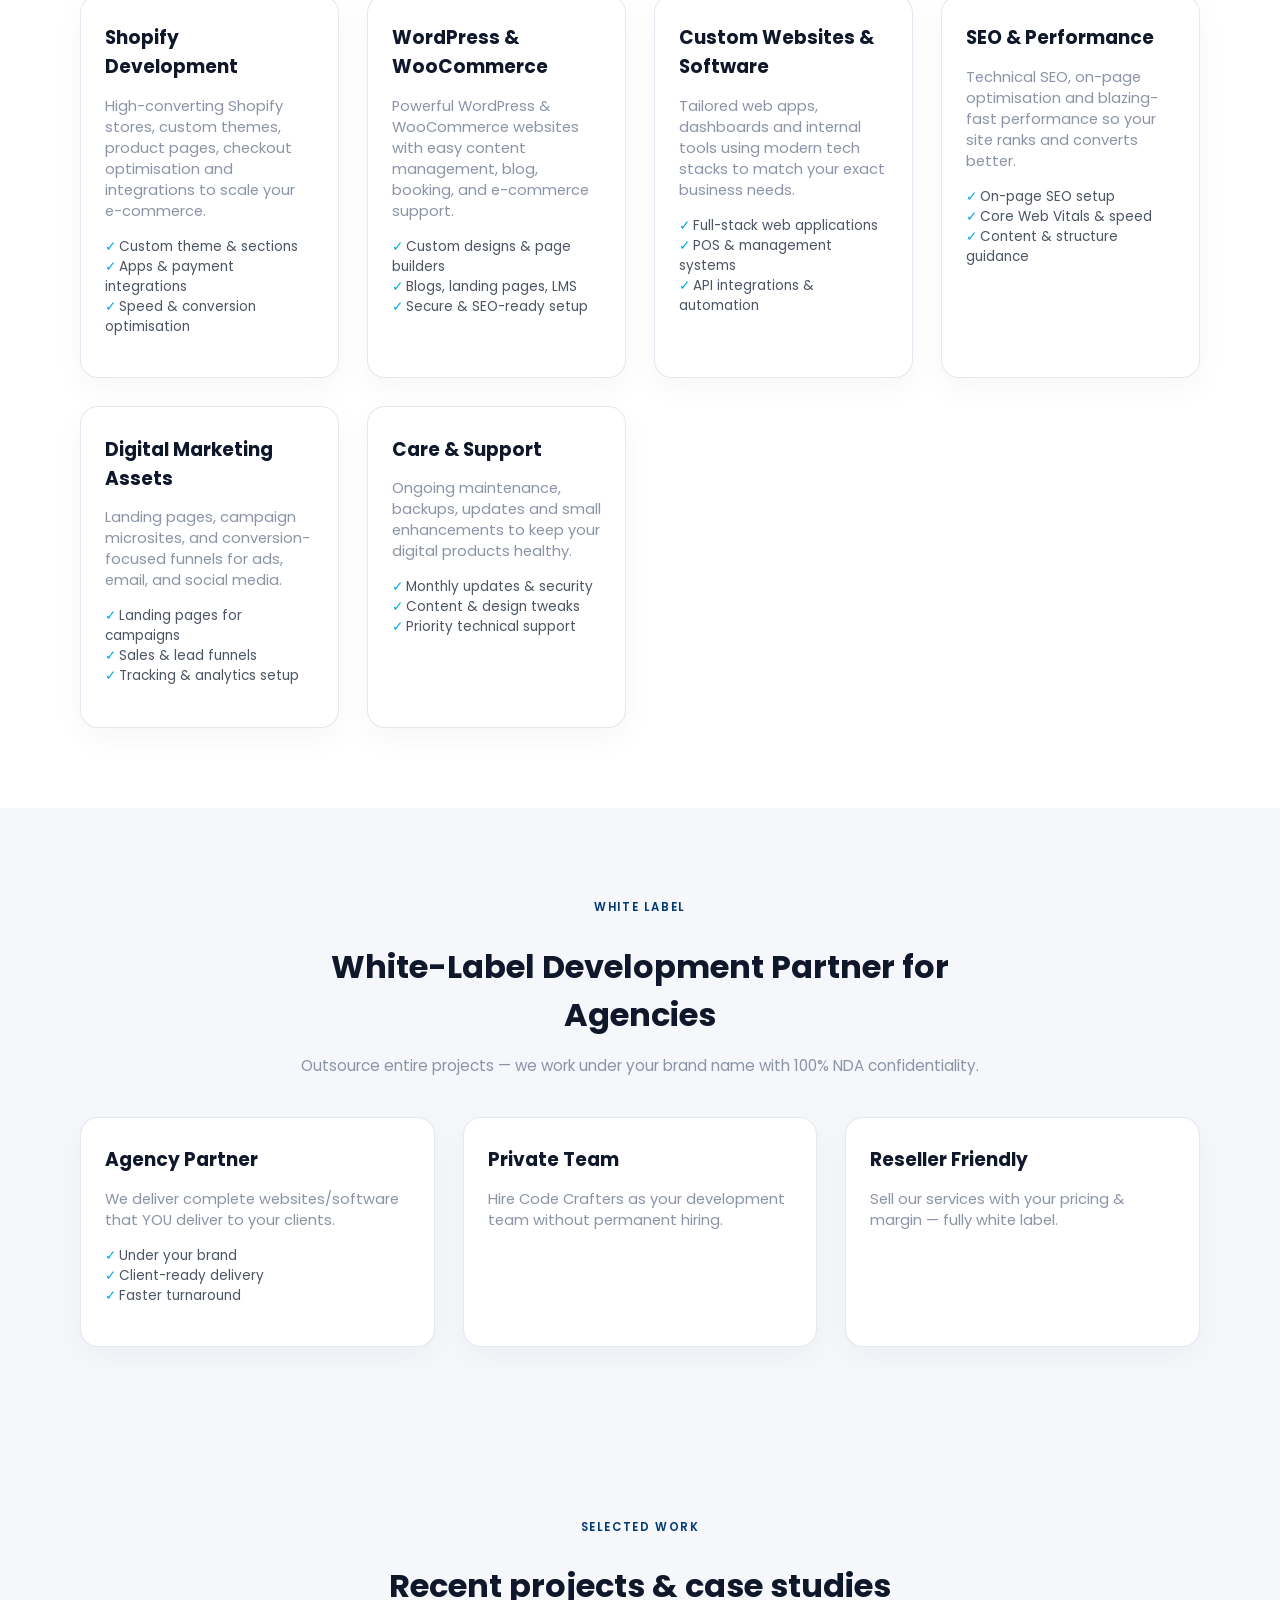
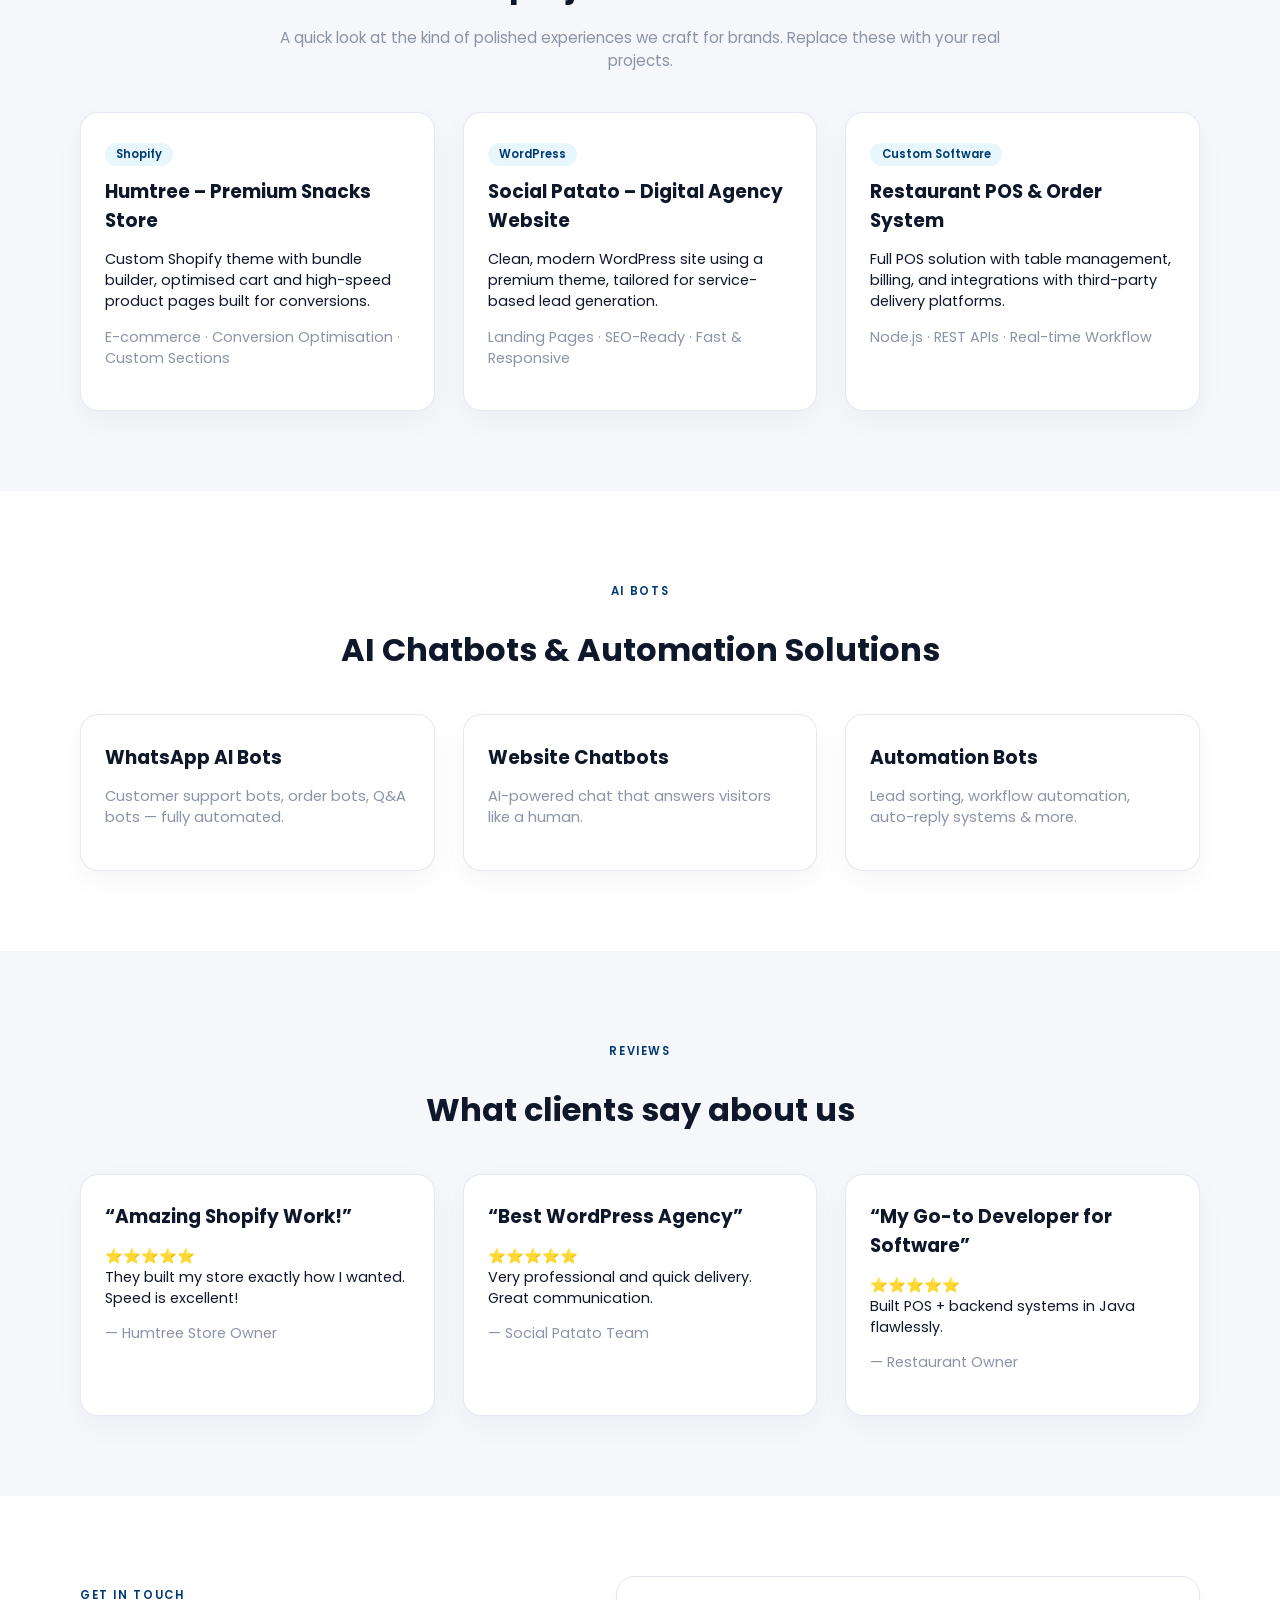
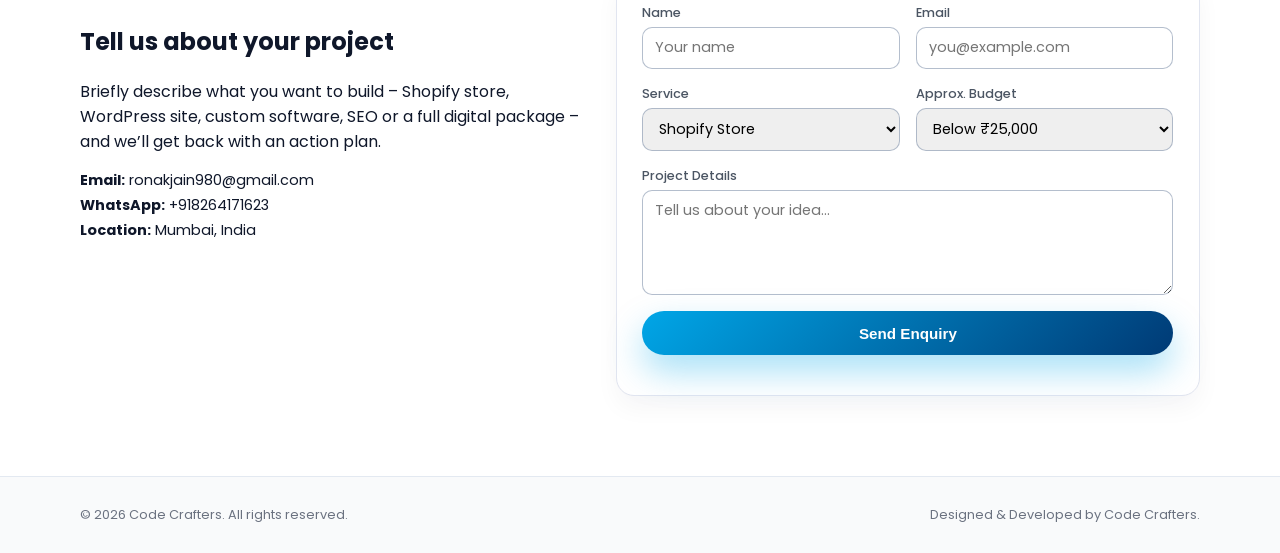
==== commit 9ef55a55: "Update index.html" ====
--- a/index.html
+++ b/index.html
@@ -40,9 +40,8 @@
         <p class="eyebrow">Clinic Software • WhatsApp Automation • Digital Solutions</p>
 
 <h1>
-  We build
-  <span class="text-gradient">growth-focused software</span><br />
-  for modern hostpitals,clinic & businesses.
+  We create
+  <span class="text-gradient">scalable software products</span>
 </h1>
 
 <p class="hero-subtitle">
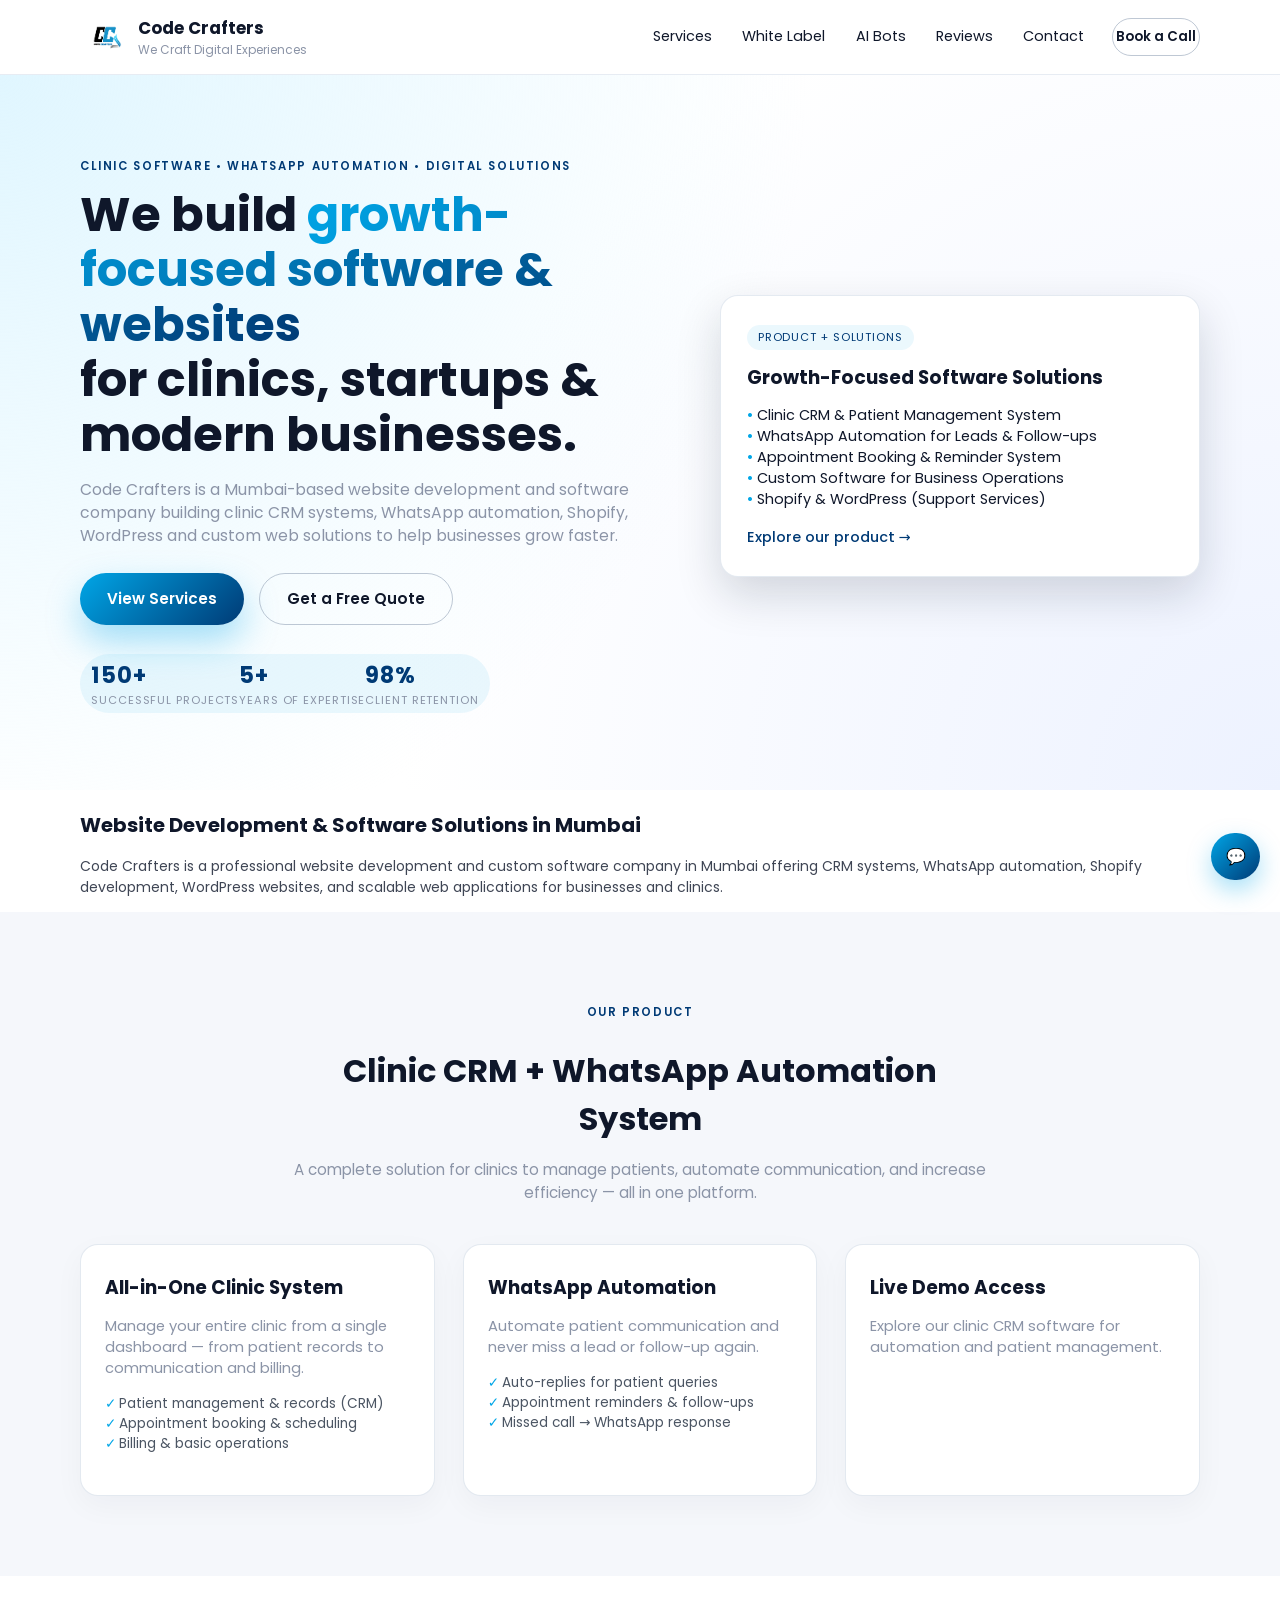
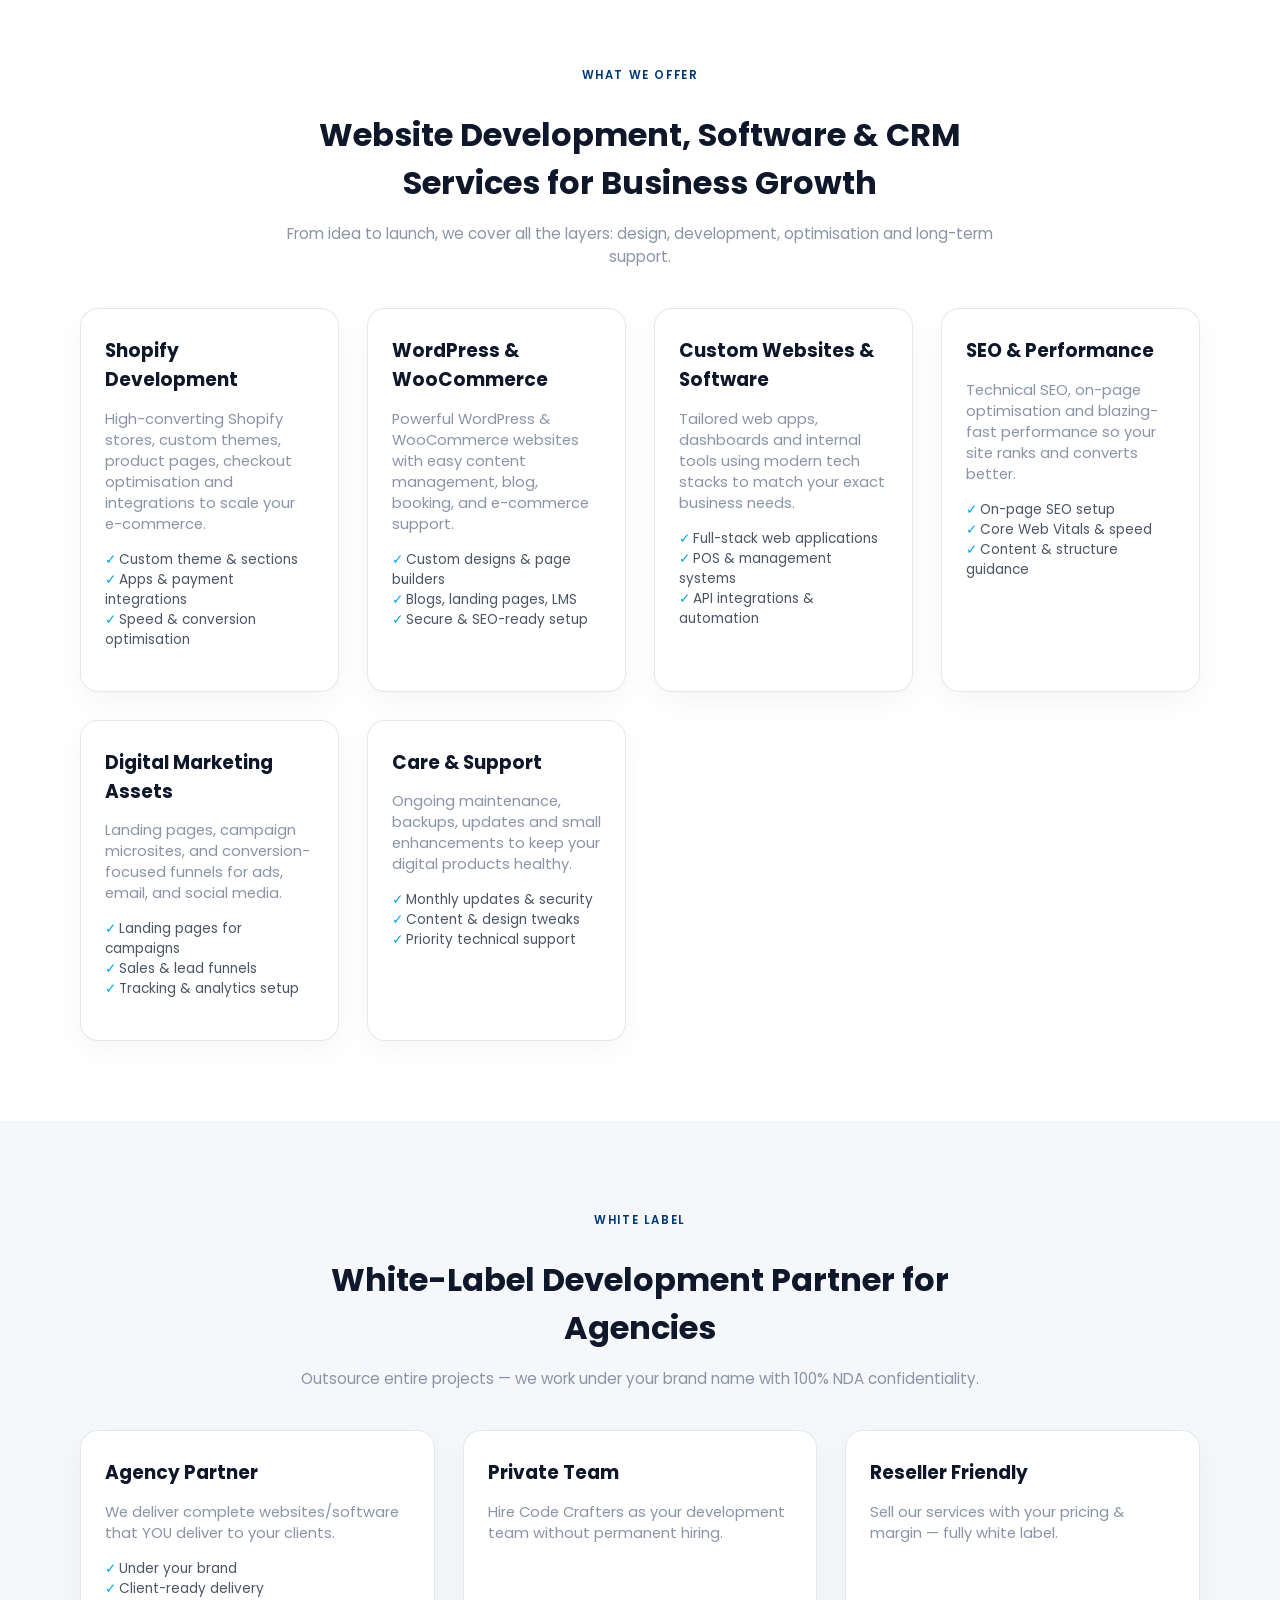
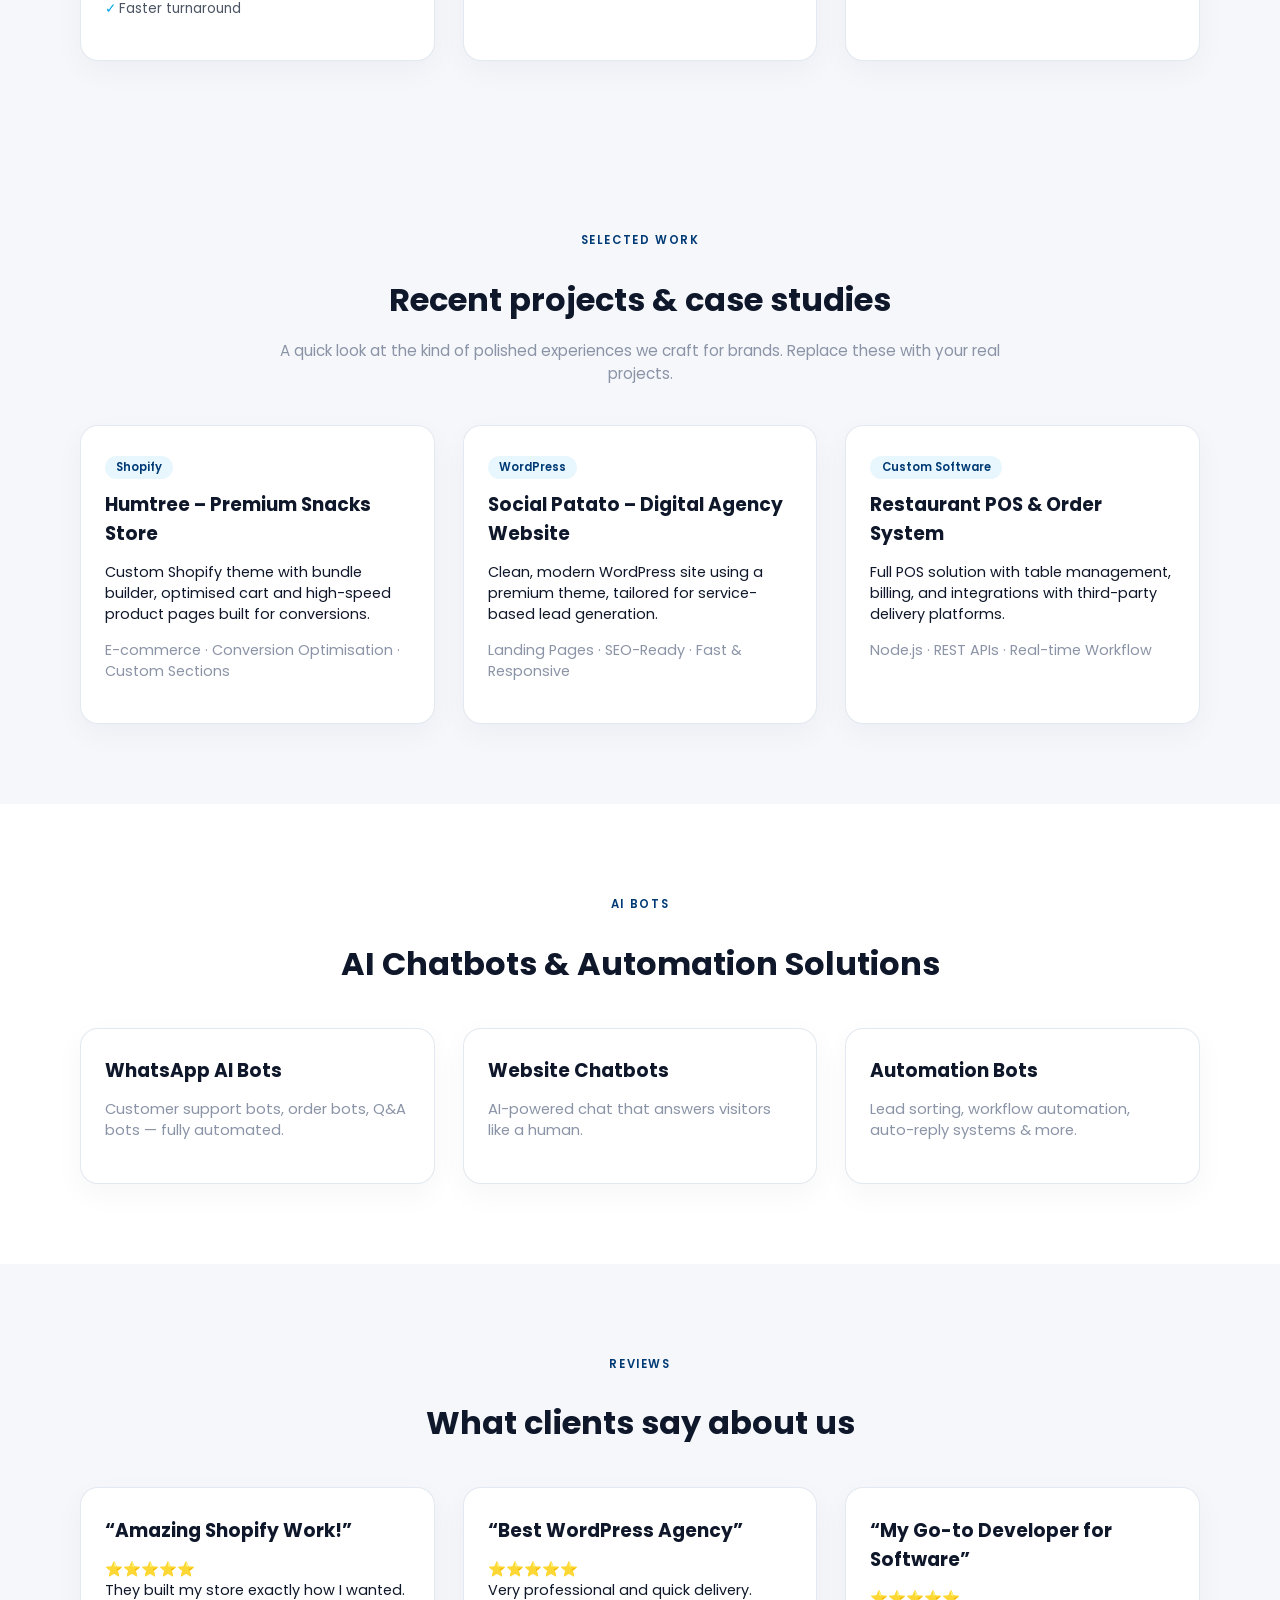
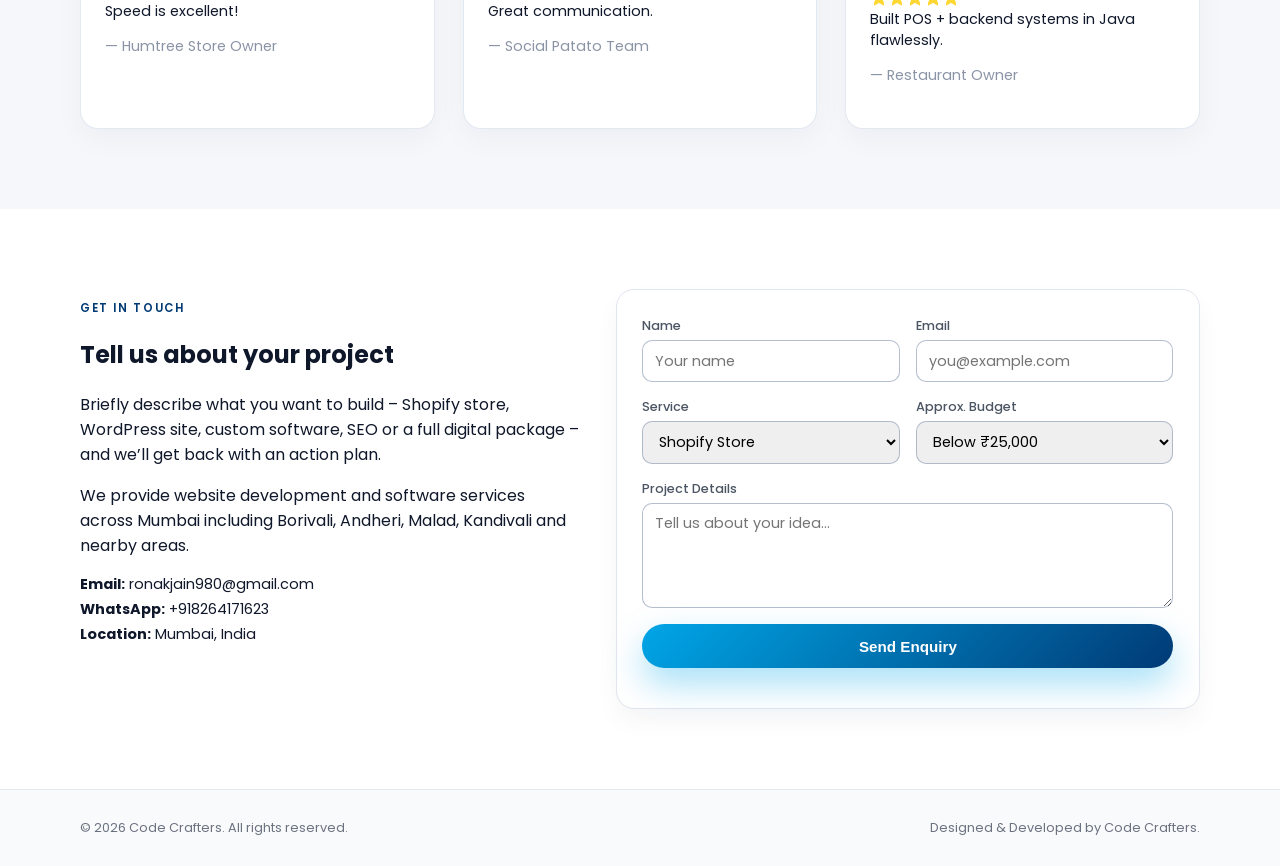
==== commit a61aae07: "Update index.html add seo" ====
--- a/index.html
+++ b/index.html
@@ -1,9 +1,19 @@
 <!DOCTYPE html>
 <html lang="en">
 <head>
-  <meta charset="UTF-8" />
-  <meta name="viewport" content="width=device-width, initial-scale=1.0" />
-  <title>Code Crafters | Digital Solutions Studio</title>
+  <title>Website Development & Software Company in Mumbai | Code Crafters</title>
+
+<meta name="description" content="Code Crafters is a Mumbai-based website development and software company offering custom web apps, CRM systems, WhatsApp automation, Shopify and WordPress development for businesses and clinics.">
+
+<meta name="keywords" content="website development Mumbai, software company India, custom web development, CRM development, WhatsApp automation, Shopify developer India, WordPress developer Mumbai, clinic CRM India">
+
+<meta name="robots" content="index, follow">
+
+<link rel="canonical" href="https://www.codecrafters.co.in/">
+
+<meta property="og:title" content="Code Crafters - Website & Software Development Company">
+<meta property="og:description" content="We build websites, CRM systems, and automation tools for businesses and clinics.">
+<meta property="og:type" content="website">
   <link rel="stylesheet" href="style.css" />
   <link href="https://fonts.googleapis.com/css2?family=Poppins:wght@300;400;500;600;700&display=swap" rel="stylesheet" />
 </head>
@@ -40,15 +50,15 @@
         <p class="eyebrow">Clinic Software • WhatsApp Automation • Digital Solutions</p>
 
 <h1>
-  We create
-  <span class="text-gradient">scalable software products</span>
+  We build
+  <span class="text-gradient">growth-focused software & websites</span><br />
+  for clinics, startups & modern businesses.
 </h1>
 
 <p class="hero-subtitle">
-  Code Crafters is a product-driven company building clinic/hospital CRM systems,
-  WhatsApp automation and scalable software solutions. Along with our core
-  products, we also help businesses with Shopify, WordPress and custom
-  development to support their digital growth.
+  Code Crafters is a Mumbai-based website development and software company building
+  clinic CRM systems, WhatsApp automation, Shopify, WordPress and custom web solutions
+  to help businesses grow faster.
 </p>
 
         <div class="hero-actions">
@@ -56,20 +66,22 @@
           <a href="#contact" class="btn btn-outline">Get a Free Quote</a>
         </div>
 
-        <div class="hero-badge">
-          <div class="stat">
-            <span class="stat-number">25+</span>
-            <span class="stat-label">Projects Delivered</span>
-          </div>
-          <div class="stat">
-            <span class="stat-number">3.5+</span>
-            <span class="stat-label">Years Experience</span>
-          </div>
-          <div class="stat">
-            <span class="stat-number">98%</span>
-            <span class="stat-label">Client Satisfaction</span>
-          </div>
-        </div>
+    <div class="hero-badge stats-container">
+  <div class="stat">
+    <span class="stat-number">150+</span>
+    <span class="stat-label">Successful Projects</span>
+  </div>
+
+  <div class="stat">
+    <span class="stat-number">5+</span>
+    <span class="stat-label">Years of Expertise</span>
+  </div>
+
+  <div class="stat">
+    <span class="stat-number">98%</span>
+    <span class="stat-label">Client Retention</span>
+  </div>
+</div>
       </div>
 
       <div class="hero-card">
@@ -86,6 +98,17 @@
 </div>
   </section>
 
+  <section class="container" style="margin-top:20px;">
+  <h2 style="font-size:20px;">
+    Website Development & Software Solutions in Mumbai
+  </h2>
+  <p style="font-size:14px; opacity:0.8;">
+    Code Crafters is a professional website development and custom software company in Mumbai
+    offering CRM systems, WhatsApp automation, Shopify development, WordPress websites,
+    and scalable web applications for businesses and clinics.
+  </p>
+</section>
+
  <!-- ========= PRODUCT (CLINIC CRM) ========= -->
 <section class="section section-alt" id="product">
   <div class="container">
@@ -127,12 +150,9 @@
 
       <article class="card service-card">
         <h3>Live Demo Access</h3>
-        <p>
-          Try our clinic CRM system with real workflow before getting it setup for your clinic.
-        </p>
-        <a href="https://medical-crm-codecrafters.netlify.app/login" target="_blank" class="btn btn-small" style="margin-top: 10px;">
-          Try Live Demo →
-        </a>
+       <p>
+  Explore our <a href="/mediva360">clinic CRM software</a> for automation and patient management.
+</p>
       </article>
     </div>
 
@@ -143,7 +163,7 @@
     <div class="container">
       <div class="section-header">
         <p class="eyebrow">What we offer</p>
-        <h2>Services built to grow your business</h2>
+        <h2>Website Development, Software & CRM Services for Business Growth</h2>
         <p class="section-subtitle">
           From idea to launch, we cover all the layers: design, development,
           optimisation and long-term support.
@@ -383,6 +403,10 @@
         custom software, SEO or a full digital package – and we’ll get back with
         an action plan.
       </p>
+      <p>
+  We provide website development and software services across Mumbai including Borivali,
+  Andheri, Malad, Kandivali and nearby areas.
+</p>
       <div class="contact-info">
         <p><strong>Email:</strong> ronakjain980@gmail.com</p>
         <p><strong>WhatsApp:</strong> +918264171623</p>
@@ -461,5 +485,20 @@
    target="_blank">
    💬
 </a>
+<script type="application/ld+json">
+{
+  "@context": "https://schema.org",
+  "@type": "Organization",
+  "name": "Code Crafters",
+  "url": "https://www.codecrafters.co.in",
+  "logo": "https://www.codecrafters.co.in/assets/logo.png",
+  "contactPoint": {
+    "@type": "ContactPoint",
+    "telephone": "+91-8264171623",
+    "contactType": "customer service",
+    "areaServed": "IN"
+  }
+}
+</script>
 </body>
 </html>
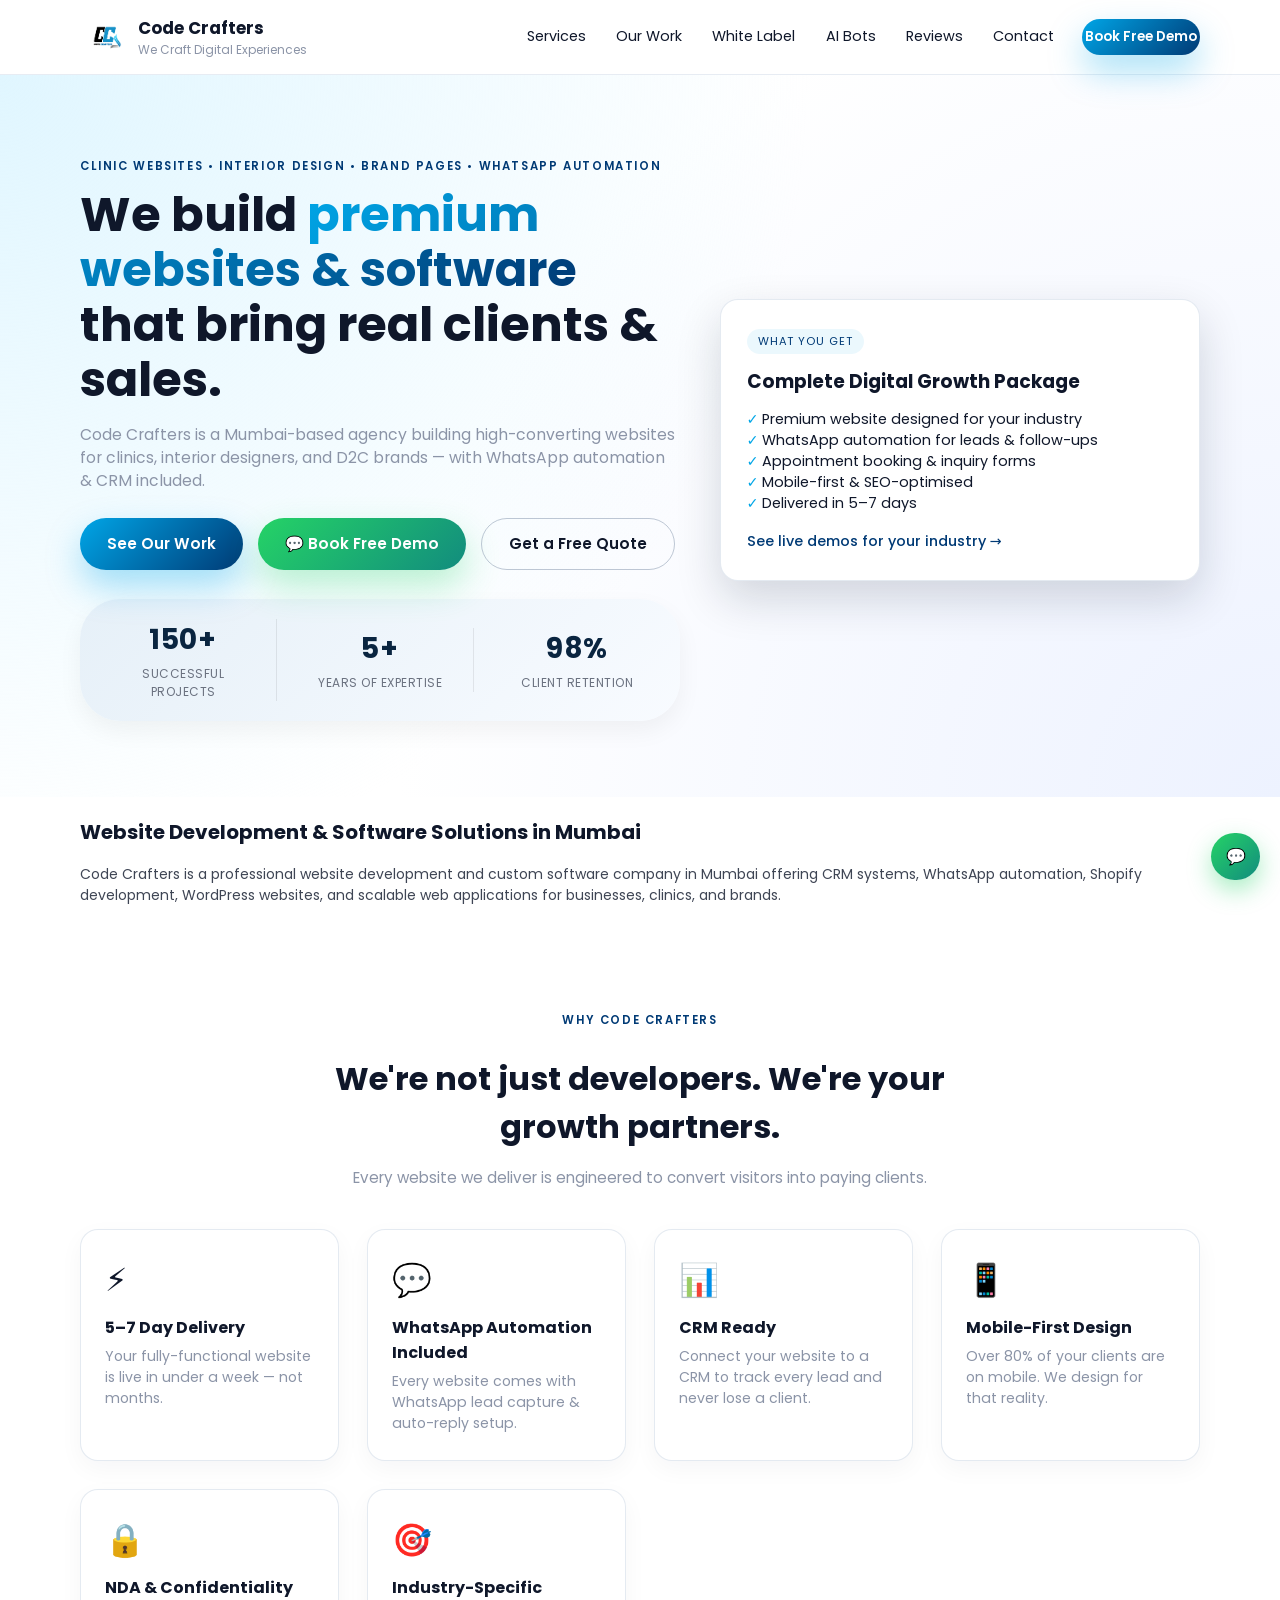
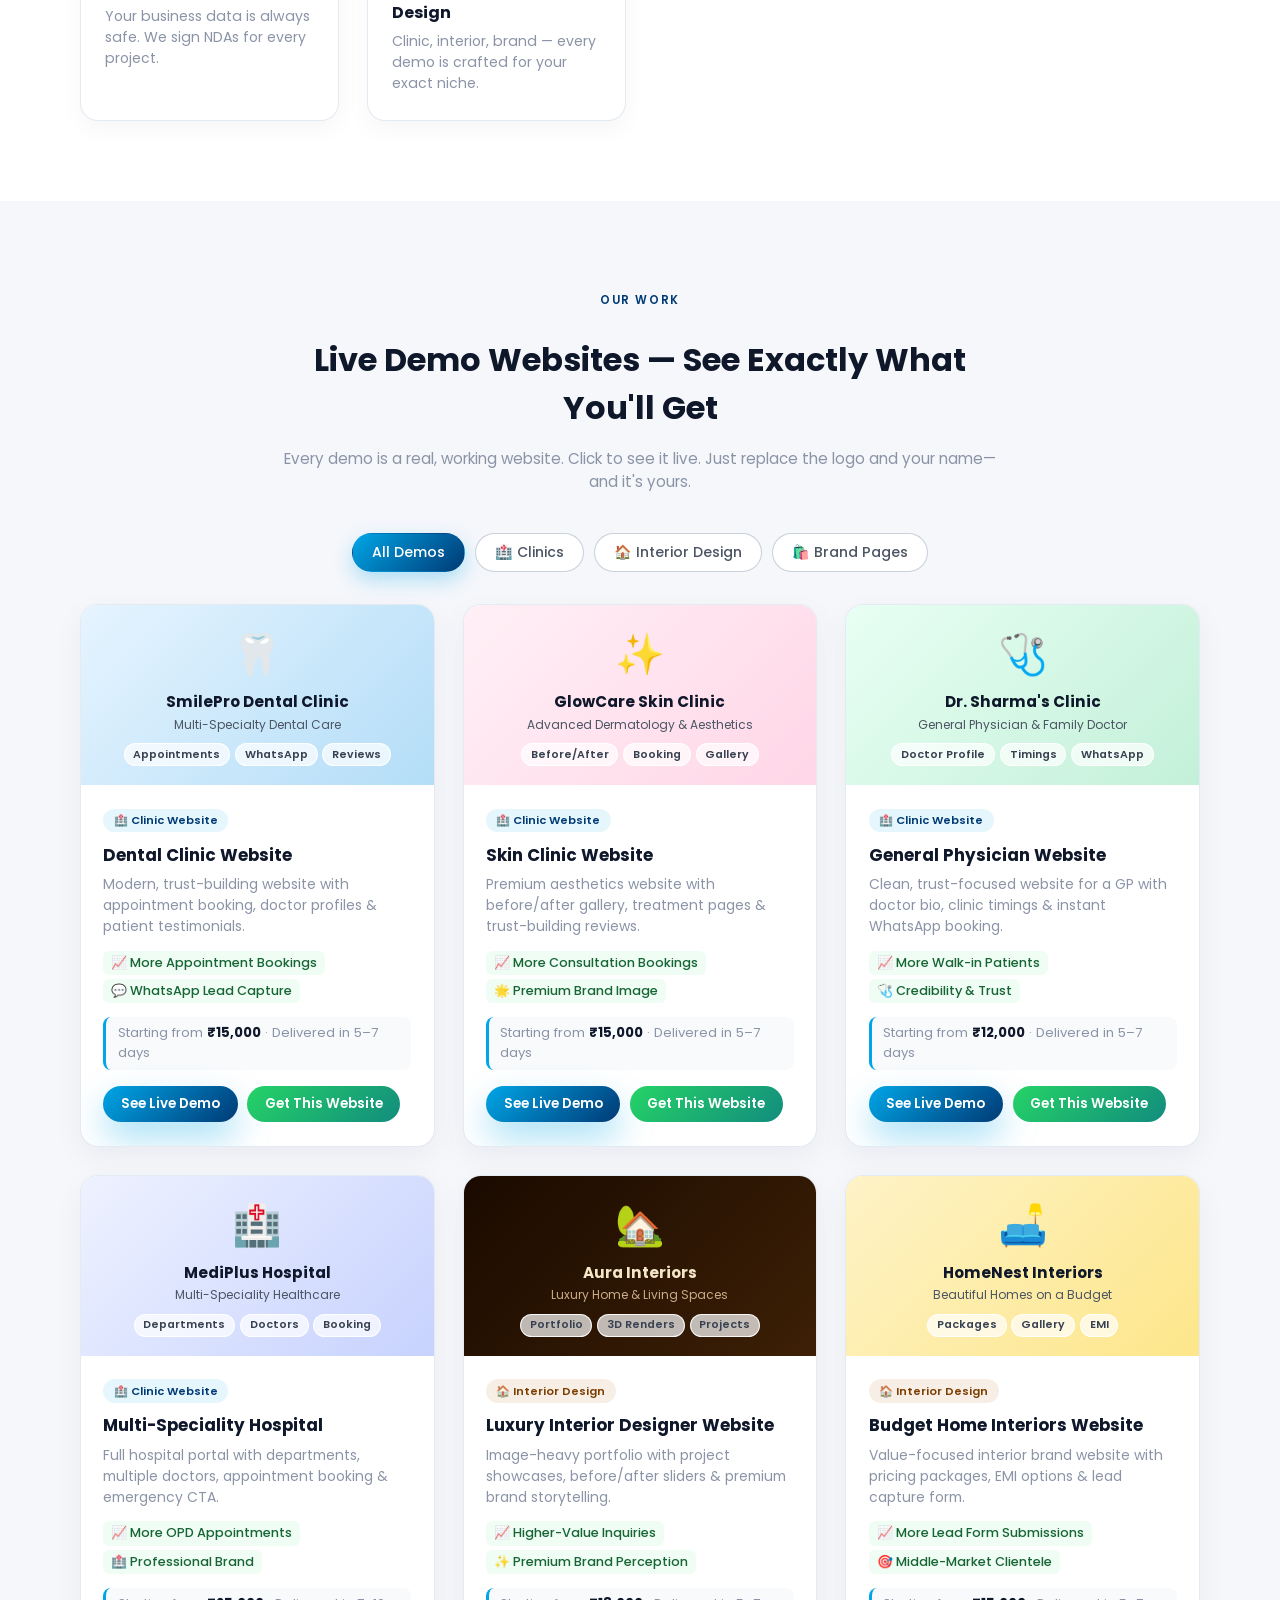
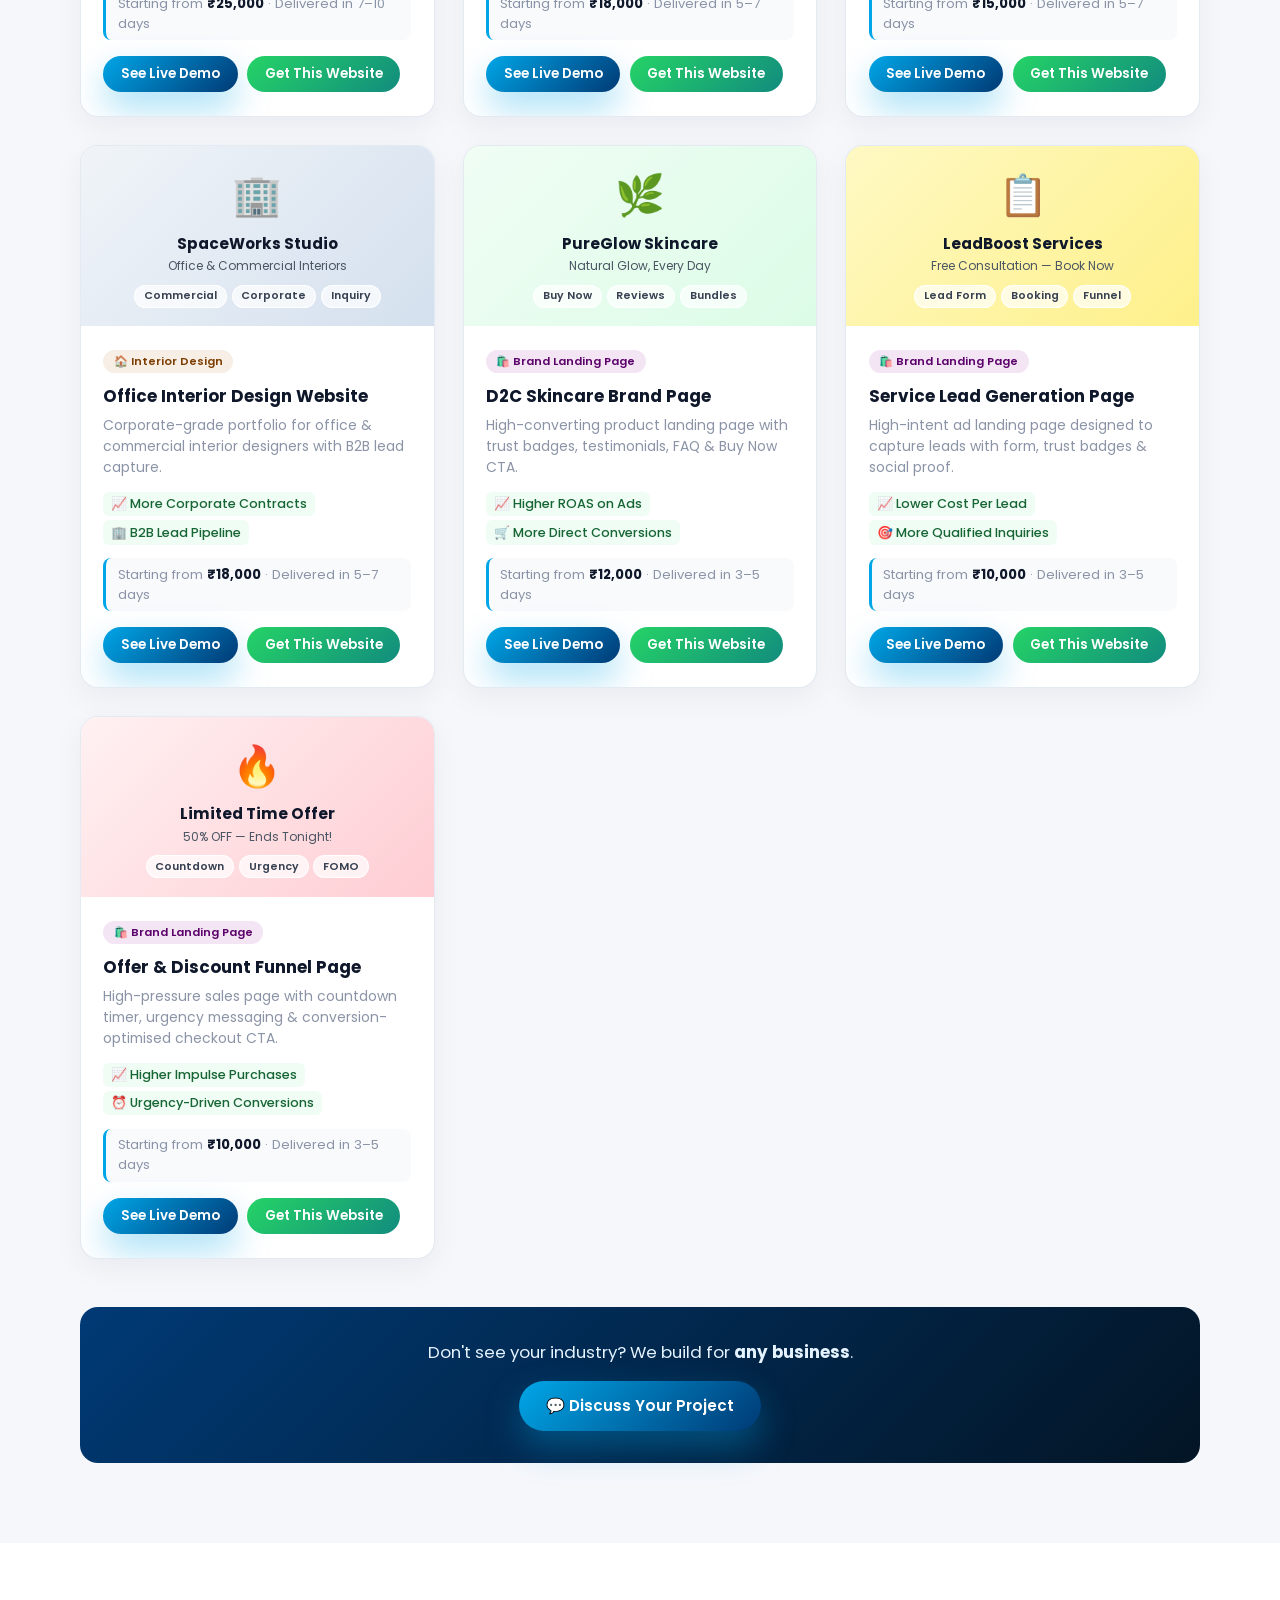
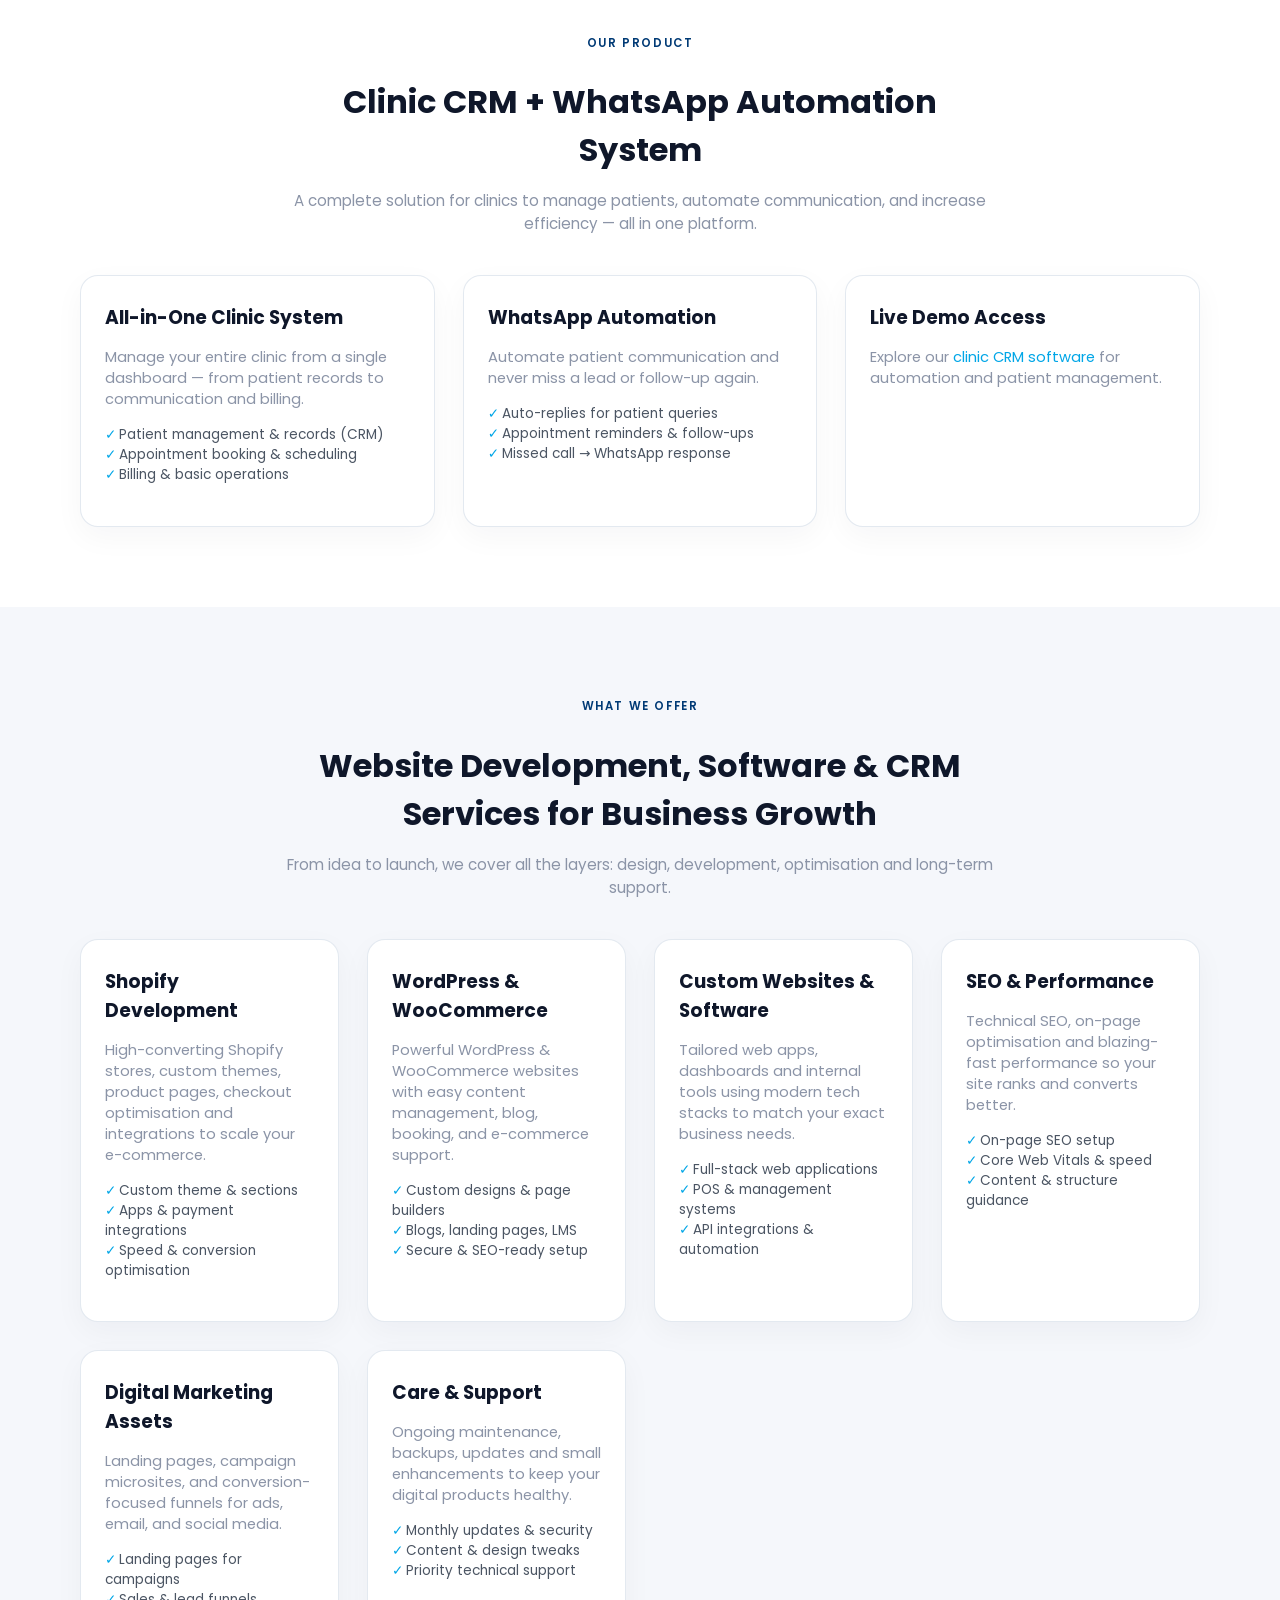
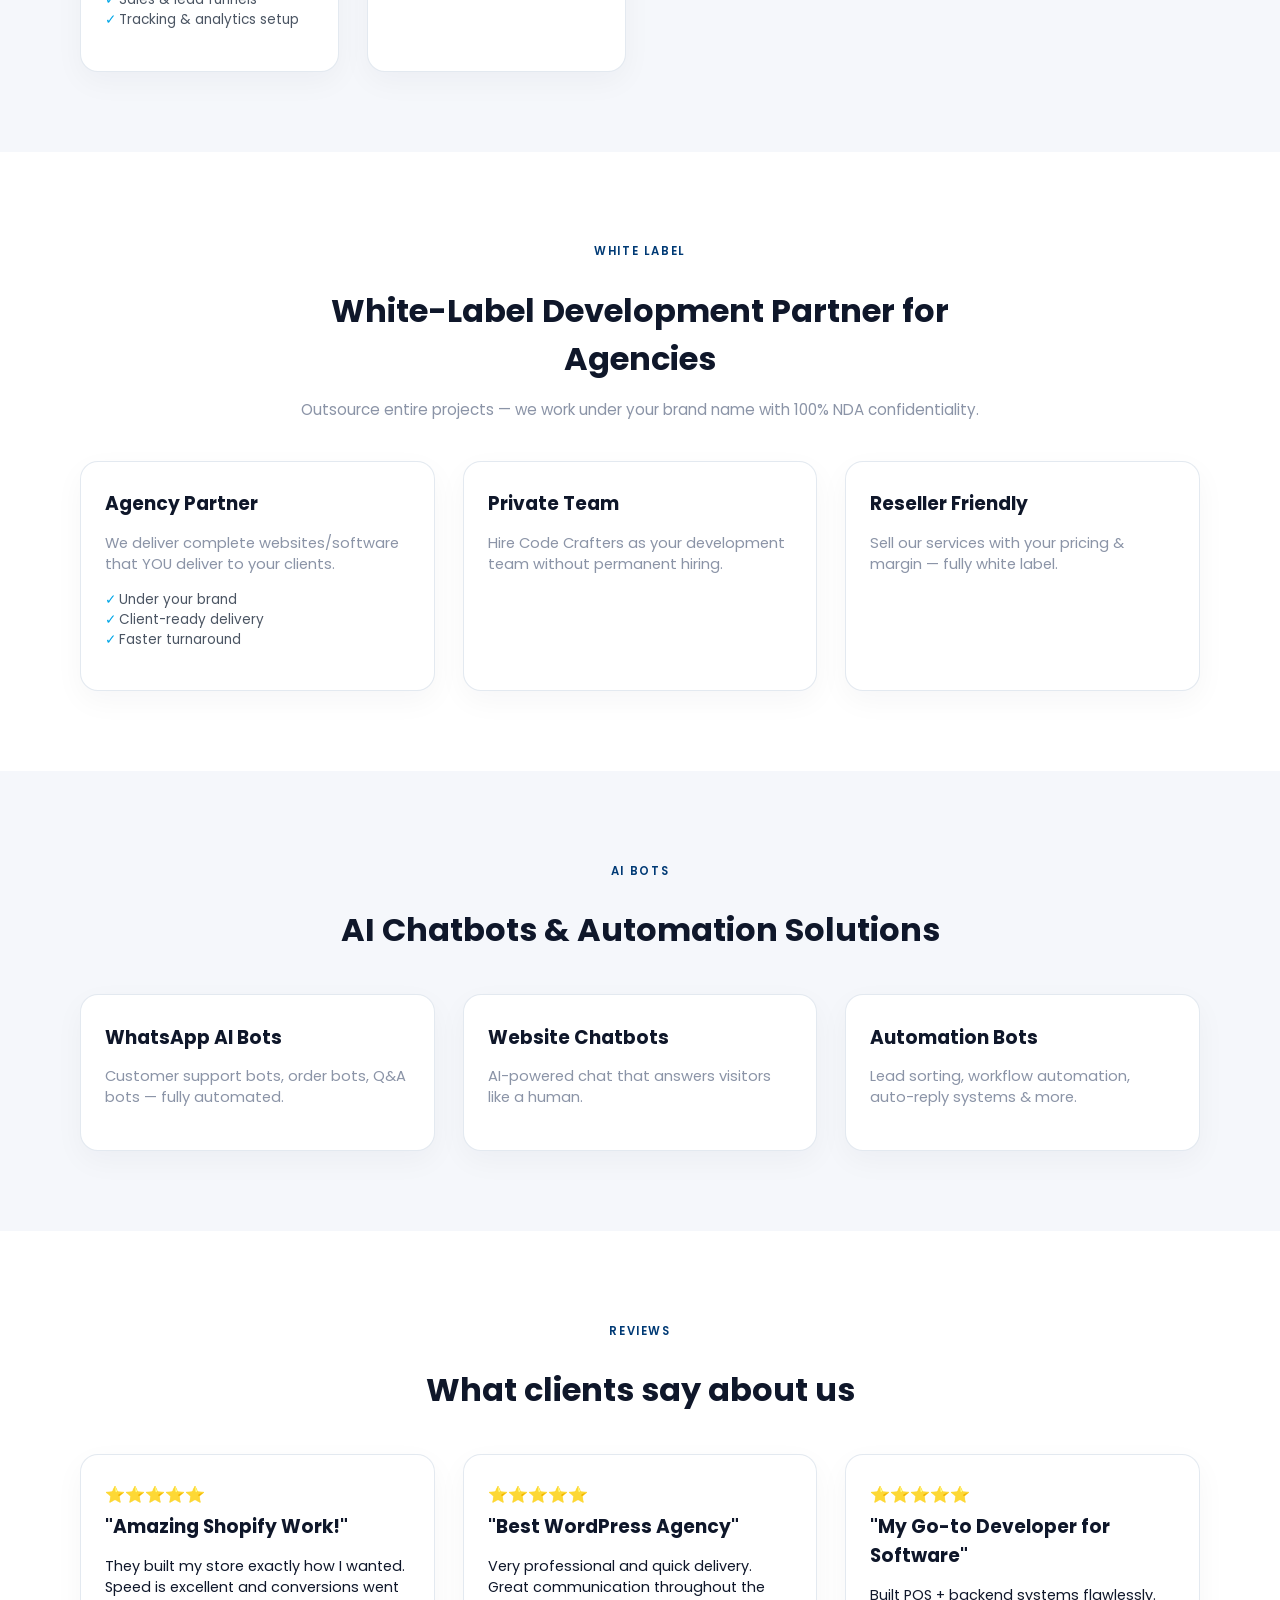
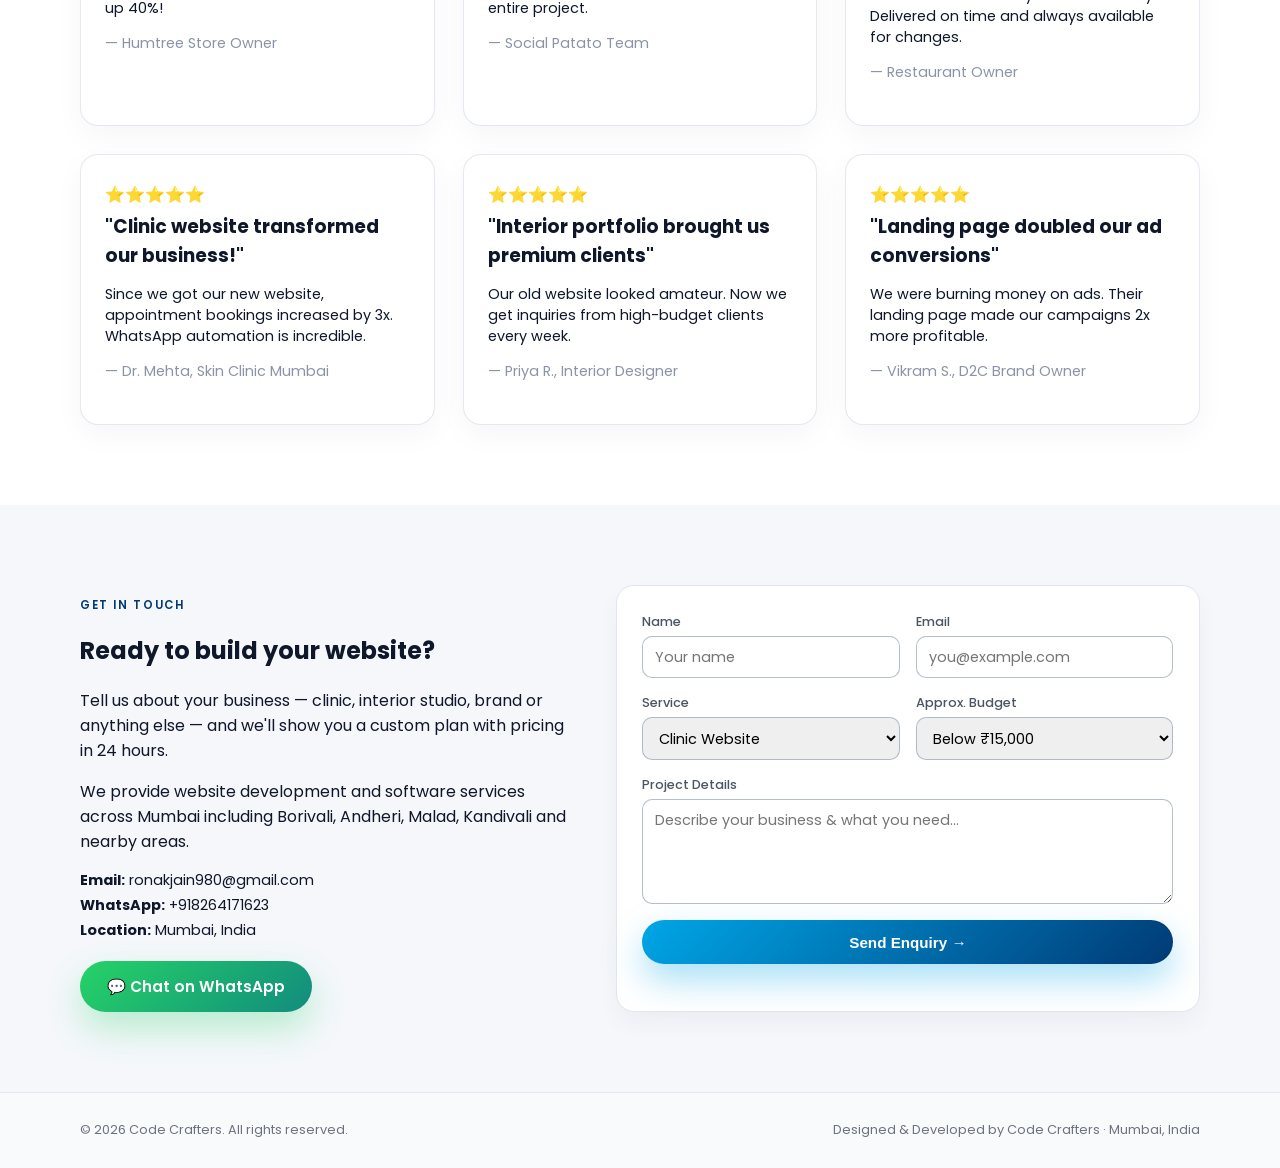
==== commit 833a5989: "code crafter portfolio" ====
--- a/index.html
+++ b/index.html
@@ -3,17 +3,16 @@
 <head>
   <title>Website Development & Software Company in Mumbai | Code Crafters</title>
 
-<meta name="description" content="Code Crafters is a Mumbai-based website development and software company offering custom web apps, CRM systems, WhatsApp automation, Shopify and WordPress development for businesses and clinics.">
-
-<meta name="keywords" content="website development Mumbai, software company India, custom web development, CRM development, WhatsApp automation, Shopify developer India, WordPress developer Mumbai, clinic CRM India">
-
-<meta name="robots" content="index, follow">
-
-<link rel="canonical" href="https://www.codecrafters.co.in/">
-
-<meta property="og:title" content="Code Crafters - Website & Software Development Company">
-<meta property="og:description" content="We build websites, CRM systems, and automation tools for businesses and clinics.">
-<meta property="og:type" content="website">
+  <meta charset="UTF-8">
+  <meta name="viewport" content="width=device-width, initial-scale=1.0">
+  <meta name="description" content="Code Crafters is a Mumbai-based website development and software company offering custom web apps, CRM systems, WhatsApp automation, Shopify and WordPress development for businesses and clinics.">
+  <meta name="keywords" content="website development Mumbai, software company India, custom web development, CRM development, WhatsApp automation, Shopify developer India, WordPress developer Mumbai, clinic CRM India">
+  <meta name="robots" content="index, follow">
+  <link rel="canonical" href="https://www.codecrafters.co.in/">
+  <meta property="og:title" content="Code Crafters - Website & Software Development Company">
+  <meta property="og:description" content="We build websites, CRM systems, and automation tools for businesses and clinics.">
+  <meta property="og:type" content="website">
+
   <link rel="stylesheet" href="style.css" />
   <link href="https://fonts.googleapis.com/css2?family=Poppins:wght@300;400;500;600;700&display=swap" rel="stylesheet" />
 </head>
@@ -34,132 +33,503 @@
 
       <nav class="nav" id="nav">
         <a href="#services">Services</a>
+        <a href="#our-work">Our Work</a>
         <a href="#white-label">White Label</a>
         <a href="#ai">AI Bots</a>
         <a href="#reviews">Reviews</a>
         <a href="#contact">Contact</a>
-        <a href="#contact" class="btn btn-small btn-outline">Book a Call</a>
+        <a href="https://wa.me/918264171623?text=Hi%2C%20I%20want%20a%20free%20demo" class="btn btn-small" target="_blank">Book Free Demo</a>
       </nav>
     </div>
   </header>
 
   <!-- ========= HERO ========= -->
-   <section class="hero" id="hero">
+  <section class="hero" id="hero">
     <div class="container hero-inner">
       <div class="hero-content">
-        <p class="eyebrow">Clinic Software • WhatsApp Automation • Digital Solutions</p>
-
-<h1>
-  We build
-  <span class="text-gradient">growth-focused software & websites</span><br />
-  for clinics, startups & modern businesses.
-</h1>
-
-<p class="hero-subtitle">
-  Code Crafters is a Mumbai-based website development and software company building
-  clinic CRM systems, WhatsApp automation, Shopify, WordPress and custom web solutions
-  to help businesses grow faster.
-</p>
+        <p class="eyebrow">Clinic Websites • Interior Design • Brand Pages • WhatsApp Automation</p>
+
+        <h1>
+          We build
+          <span class="text-gradient">premium websites & software</span><br />
+          that bring real clients & sales.
+        </h1>
+
+        <p class="hero-subtitle">
+          Code Crafters is a Mumbai-based agency building high-converting websites for clinics,
+          interior designers, and D2C brands — with WhatsApp automation & CRM included.
+        </p>
 
         <div class="hero-actions">
-          <a href="#product" class="btn">View Services</a>
+          <a href="#our-work" class="btn">See Our Work</a>
+          <a href="https://wa.me/918264171623?text=Hi%2C%20I%20want%20a%20free%20demo" class="btn btn-whatsapp" target="_blank">💬 Book Free Demo</a>
           <a href="#contact" class="btn btn-outline">Get a Free Quote</a>
         </div>
 
-    <div class="hero-badge stats-container">
-  <div class="stat">
-    <span class="stat-number">150+</span>
-    <span class="stat-label">Successful Projects</span>
-  </div>
-
-  <div class="stat">
-    <span class="stat-number">5+</span>
-    <span class="stat-label">Years of Expertise</span>
-  </div>
-
-  <div class="stat">
-    <span class="stat-number">98%</span>
-    <span class="stat-label">Client Retention</span>
-  </div>
-</div>
+        <div class="hero-badge stats-container">
+          <div class="stat">
+            <span class="stat-number">150+</span>
+            <span class="stat-label">Successful Projects</span>
+          </div>
+          <div class="stat">
+            <span class="stat-number">5+</span>
+            <span class="stat-label">Years of Expertise</span>
+          </div>
+          <div class="stat">
+            <span class="stat-number">98%</span>
+            <span class="stat-label">Client Retention</span>
+          </div>
+        </div>
       </div>
 
       <div class="hero-card">
-  <div class="hero-badge">Product + Solutions</div>
-  <h3>Growth-Focused Software Solutions</h3>
-  <ul>
-    <li>Clinic CRM & Patient Management System</li>
-    <li>WhatsApp Automation for Leads & Follow-ups</li>
-    <li>Appointment Booking & Reminder System</li>
-    <li>Custom Software for Business Operations</li>
-    <li>Shopify & WordPress (Support Services)</li>
-  </ul>
-  <a href="#product" class="hero-link">Explore our product →</a>
-</div>
-  </section>
-
+        <div class="hero-badge">What You Get</div>
+        <h3>Complete Digital Growth Package</h3>
+        <ul>
+          <li>Premium website designed for your industry</li>
+          <li>WhatsApp automation for leads & follow-ups</li>
+          <li>Appointment booking & inquiry forms</li>
+          <li>Mobile-first & SEO-optimised</li>
+          <li>Delivered in 5–7 days</li>
+        </ul>
+        <a href="#our-work" class="hero-link">See live demos for your industry →</a>
+      </div>
+    </div>
+  </section>
+
+  <!-- ========= SEO SECTION ========= -->
   <section class="container" style="margin-top:20px;">
-  <h2 style="font-size:20px;">
-    Website Development & Software Solutions in Mumbai
-  </h2>
-  <p style="font-size:14px; opacity:0.8;">
-    Code Crafters is a professional website development and custom software company in Mumbai
-    offering CRM systems, WhatsApp automation, Shopify development, WordPress websites,
-    and scalable web applications for businesses and clinics.
-  </p>
-</section>
-
- <!-- ========= PRODUCT (CLINIC CRM) ========= -->
-<section class="section section-alt" id="product">
-  <div class="container">
-
-    <div class="section-header">
-      <p class="eyebrow">Our Product</p>
-      <h2>Clinic CRM + WhatsApp Automation System</h2>
-      <p class="section-subtitle">
-        A complete solution for clinics to manage patients, automate communication,
-        and increase efficiency — all in one platform.
-      </p>
-    </div>
-
-    <div class="grid services-grid">
-      <article class="card service-card">
-        <h3>All-in-One Clinic System</h3>
-        <p>
-          Manage your entire clinic from a single dashboard — from patient records
-          to communication and billing.
+    <h2 style="font-size:20px;">
+      Website Development & Software Solutions in Mumbai
+    </h2>
+    <p style="font-size:14px; opacity:0.8;">
+      Code Crafters is a professional website development and custom software company in Mumbai
+      offering CRM systems, WhatsApp automation, Shopify development, WordPress websites,
+      and scalable web applications for businesses, clinics, and brands.
+    </p>
+  </section>
+
+  <!-- ========= WHY CHOOSE US ========= -->
+  <section class="section" id="why-us">
+    <div class="container">
+      <div class="section-header">
+        <p class="eyebrow">Why Code Crafters</p>
+        <h2>We're not just developers. We're your growth partners.</h2>
+        <p class="section-subtitle">
+          Every website we deliver is engineered to convert visitors into paying clients.
         </p>
-        <ul>
-          <li>Patient management & records (CRM)</li>
-          <li>Appointment booking & scheduling</li>
-          <li>Billing & basic operations</li>
-        </ul>
-      </article>
-
-      <article class="card service-card">
-        <h3>WhatsApp Automation</h3>
-        <p>
-          Automate patient communication and never miss a lead or follow-up again.
+      </div>
+
+      <div class="grid trust-grid">
+        <div class="trust-card">
+          <div class="trust-icon">⚡</div>
+          <h3>5–7 Day Delivery</h3>
+          <p>Your fully-functional website is live in under a week — not months.</p>
+        </div>
+        <div class="trust-card">
+          <div class="trust-icon">💬</div>
+          <h3>WhatsApp Automation Included</h3>
+          <p>Every website comes with WhatsApp lead capture & auto-reply setup.</p>
+        </div>
+        <div class="trust-card">
+          <div class="trust-icon">📊</div>
+          <h3>CRM Ready</h3>
+          <p>Connect your website to a CRM to track every lead and never lose a client.</p>
+        </div>
+        <div class="trust-card">
+          <div class="trust-icon">📱</div>
+          <h3>Mobile-First Design</h3>
+          <p>Over 80% of your clients are on mobile. We design for that reality.</p>
+        </div>
+        <div class="trust-card">
+          <div class="trust-icon">🔒</div>
+          <h3>NDA & Confidentiality</h3>
+          <p>Your business data is always safe. We sign NDAs for every project.</p>
+        </div>
+        <div class="trust-card">
+          <div class="trust-icon">🎯</div>
+          <h3>Industry-Specific Design</h3>
+          <p>Clinic, interior, brand — every demo is crafted for your exact niche.</p>
+        </div>
+      </div>
+    </div>
+  </section>
+
+  <!-- ========= OUR WORK / PORTFOLIO ========= -->
+  <section class="section section-alt" id="our-work">
+    <div class="container">
+      <div class="section-header">
+        <p class="eyebrow">Our Work</p>
+        <h2>Live Demo Websites — See Exactly What You'll Get</h2>
+        <p class="section-subtitle">
+          Every demo is a real, working website. Click to see it live. Just replace the logo and your name—and it's yours.
         </p>
-        <ul>
-          <li>Auto-replies for patient queries</li>
-          <li>Appointment reminders & follow-ups</li>
-          <li>Missed call → WhatsApp response</li>
-        </ul>
-      </article>
-
-      <article class="card service-card">
-        <h3>Live Demo Access</h3>
-       <p>
-  Explore our <a href="/mediva360">clinic CRM software</a> for automation and patient management.
-</p>
-      </article>
-    </div>
-
-  </div>
-</section>
+      </div>
+
+      <!-- Portfolio Tabs -->
+      <div class="portfolio-tabs">
+        <button class="tab-btn active" data-category="all">All Demos</button>
+        <button class="tab-btn" data-category="clinic">🏥 Clinics</button>
+        <button class="tab-btn" data-category="interior">🏠 Interior Design</button>
+        <button class="tab-btn" data-category="brand">🛍️ Brand Pages</button>
+      </div>
+
+      <div class="grid portfolio-demo-grid" id="portfolioGrid">
+
+        <!-- CLINIC DEMOS -->
+        <article class="demo-card" data-category="clinic">
+          <div class="demo-preview clinic-preview dental">
+            <div class="demo-preview-content">
+              <div class="demo-logo-mock">🦷</div>
+              <div class="demo-title-mock">SmilePro Dental Clinic</div>
+              <div class="demo-subtitle-mock">Multi-Specialty Dental Care</div>
+              <div class="demo-tag-group">
+                <span class="demo-chip">Appointments</span>
+                <span class="demo-chip">WhatsApp</span>
+                <span class="demo-chip">Reviews</span>
+              </div>
+            </div>
+          </div>
+          <div class="demo-info">
+            <div class="demo-category-tag clinic-tag">🏥 Clinic Website</div>
+            <h3>Dental Clinic Website</h3>
+            <p>Modern, trust-building website with appointment booking, doctor profiles & patient testimonials.</p>
+            <div class="demo-results">
+              <span class="result-item">📈 More Appointment Bookings</span>
+              <span class="result-item">💬 WhatsApp Lead Capture</span>
+            </div>
+            <div class="demo-pricing">Starting from <strong>₹15,000</strong> · Delivered in 5–7 days</div>
+            <div class="demo-actions">
+              <a href="clinic/dental-care/index.html" class="btn btn-small" target="_blank">See Live Demo</a>
+              <a href="https://wa.me/918264171623?text=Hi%2C%20I%20want%20a%20dental%20clinic%20website%20like%20the%20demo" class="btn btn-small btn-whatsapp-sm" target="_blank">Get This Website</a>
+            </div>
+          </div>
+        </article>
+
+        <article class="demo-card" data-category="clinic">
+          <div class="demo-preview clinic-preview skin">
+            <div class="demo-preview-content">
+              <div class="demo-logo-mock">✨</div>
+              <div class="demo-title-mock">GlowCare Skin Clinic</div>
+              <div class="demo-subtitle-mock">Advanced Dermatology & Aesthetics</div>
+              <div class="demo-tag-group">
+                <span class="demo-chip">Before/After</span>
+                <span class="demo-chip">Booking</span>
+                <span class="demo-chip">Gallery</span>
+              </div>
+            </div>
+          </div>
+          <div class="demo-info">
+            <div class="demo-category-tag clinic-tag">🏥 Clinic Website</div>
+            <h3>Skin Clinic Website</h3>
+            <p>Premium aesthetics website with before/after gallery, treatment pages & trust-building reviews.</p>
+            <div class="demo-results">
+              <span class="result-item">📈 More Consultation Bookings</span>
+              <span class="result-item">🌟 Premium Brand Image</span>
+            </div>
+            <div class="demo-pricing">Starting from <strong>₹15,000</strong> · Delivered in 5–7 days</div>
+            <div class="demo-actions">
+              <a href="clinic/skin-care/index.html" class="btn btn-small" target="_blank">See Live Demo</a>
+              <a href="https://wa.me/918264171623?text=Hi%2C%20I%20want%20a%20skin%20clinic%20website%20like%20the%20demo" class="btn btn-small btn-whatsapp-sm" target="_blank">Get This Website</a>
+            </div>
+          </div>
+        </article>
+
+        <article class="demo-card" data-category="clinic">
+          <div class="demo-preview clinic-preview gp">
+            <div class="demo-preview-content">
+              <div class="demo-logo-mock">🩺</div>
+              <div class="demo-title-mock">Dr. Sharma's Clinic</div>
+              <div class="demo-subtitle-mock">General Physician & Family Doctor</div>
+              <div class="demo-tag-group">
+                <span class="demo-chip">Doctor Profile</span>
+                <span class="demo-chip">Timings</span>
+                <span class="demo-chip">WhatsApp</span>
+              </div>
+            </div>
+          </div>
+          <div class="demo-info">
+            <div class="demo-category-tag clinic-tag">🏥 Clinic Website</div>
+            <h3>General Physician Website</h3>
+            <p>Clean, trust-focused website for a GP with doctor bio, clinic timings & instant WhatsApp booking.</p>
+            <div class="demo-results">
+              <span class="result-item">📈 More Walk-in Patients</span>
+              <span class="result-item">🩺 Credibility & Trust</span>
+            </div>
+            <div class="demo-pricing">Starting from <strong>₹12,000</strong> · Delivered in 5–7 days</div>
+            <div class="demo-actions">
+              <a href="clinic/general-physician/index.html" class="btn btn-small" target="_blank">See Live Demo</a>
+              <a href="https://wa.me/918264171623?text=Hi%2C%20I%20want%20a%20general%20physician%20website%20like%20the%20demo" class="btn btn-small btn-whatsapp-sm" target="_blank">Get This Website</a>
+            </div>
+          </div>
+        </article>
+
+        <article class="demo-card" data-category="clinic">
+          <div class="demo-preview clinic-preview multi">
+            <div class="demo-preview-content">
+              <div class="demo-logo-mock">🏥</div>
+              <div class="demo-title-mock">MediPlus Hospital</div>
+              <div class="demo-subtitle-mock">Multi-Speciality Healthcare</div>
+              <div class="demo-tag-group">
+                <span class="demo-chip">Departments</span>
+                <span class="demo-chip">Doctors</span>
+                <span class="demo-chip">Booking</span>
+              </div>
+            </div>
+          </div>
+          <div class="demo-info">
+            <div class="demo-category-tag clinic-tag">🏥 Clinic Website</div>
+            <h3>Multi-Speciality Hospital</h3>
+            <p>Full hospital portal with departments, multiple doctors, appointment booking & emergency CTA.</p>
+            <div class="demo-results">
+              <span class="result-item">📈 More OPD Appointments</span>
+              <span class="result-item">🏥 Professional Brand</span>
+            </div>
+            <div class="demo-pricing">Starting from <strong>₹25,000</strong> · Delivered in 7–10 days</div>
+            <div class="demo-actions">
+              <a href="clinic/multi-speciality/index.html" class="btn btn-small" target="_blank">See Live Demo</a>
+              <a href="https://wa.me/918264171623?text=Hi%2C%20I%20want%20a%20multi-speciality%20hospital%20website%20like%20the%20demo" class="btn btn-small btn-whatsapp-sm" target="_blank">Get This Website</a>
+            </div>
+          </div>
+        </article>
+
+        <!-- INTERIOR DEMOS -->
+        <article class="demo-card" data-category="interior">
+          <div class="demo-preview interior-preview luxury">
+            <div class="demo-preview-content">
+              <div class="demo-logo-mock">🏡</div>
+              <div class="demo-title-mock">Aura Interiors</div>
+              <div class="demo-subtitle-mock">Luxury Home & Living Spaces</div>
+              <div class="demo-tag-group">
+                <span class="demo-chip">Portfolio</span>
+                <span class="demo-chip">3D Renders</span>
+                <span class="demo-chip">Projects</span>
+              </div>
+            </div>
+          </div>
+          <div class="demo-info">
+            <div class="demo-category-tag interior-tag">🏠 Interior Design</div>
+            <h3>Luxury Interior Designer Website</h3>
+            <p>Image-heavy portfolio with project showcases, before/after sliders & premium brand storytelling.</p>
+            <div class="demo-results">
+              <span class="result-item">📈 Higher-Value Inquiries</span>
+              <span class="result-item">✨ Premium Brand Perception</span>
+            </div>
+            <div class="demo-pricing">Starting from <strong>₹18,000</strong> · Delivered in 5–7 days</div>
+            <div class="demo-actions">
+              <a href="interior/luxury-design/index.html" class="btn btn-small" target="_blank">See Live Demo</a>
+              <a href="https://wa.me/918264171623?text=Hi%2C%20I%20want%20a%20luxury%20interior%20website%20like%20the%20demo" class="btn btn-small btn-whatsapp-sm" target="_blank">Get This Website</a>
+            </div>
+          </div>
+        </article>
+
+        <article class="demo-card" data-category="interior">
+          <div class="demo-preview interior-preview budget">
+            <div class="demo-preview-content">
+              <div class="demo-logo-mock">🛋️</div>
+              <div class="demo-title-mock">HomeNest Interiors</div>
+              <div class="demo-subtitle-mock">Beautiful Homes on a Budget</div>
+              <div class="demo-tag-group">
+                <span class="demo-chip">Packages</span>
+                <span class="demo-chip">Gallery</span>
+                <span class="demo-chip">EMI</span>
+              </div>
+            </div>
+          </div>
+          <div class="demo-info">
+            <div class="demo-category-tag interior-tag">🏠 Interior Design</div>
+            <h3>Budget Home Interiors Website</h3>
+            <p>Value-focused interior brand website with pricing packages, EMI options & lead capture form.</p>
+            <div class="demo-results">
+              <span class="result-item">📈 More Lead Form Submissions</span>
+              <span class="result-item">🎯 Middle-Market Clientele</span>
+            </div>
+            <div class="demo-pricing">Starting from <strong>₹15,000</strong> · Delivered in 5–7 days</div>
+            <div class="demo-actions">
+              <a href="interior/budget-interiors/index.html" class="btn btn-small" target="_blank">See Live Demo</a>
+              <a href="https://wa.me/918264171623?text=Hi%2C%20I%20want%20a%20budget%20interiors%20website%20like%20the%20demo" class="btn btn-small btn-whatsapp-sm" target="_blank">Get This Website</a>
+            </div>
+          </div>
+        </article>
+
+        <article class="demo-card" data-category="interior">
+          <div class="demo-preview interior-preview office">
+            <div class="demo-preview-content">
+              <div class="demo-logo-mock">🏢</div>
+              <div class="demo-title-mock">SpaceWorks Studio</div>
+              <div class="demo-subtitle-mock">Office & Commercial Interiors</div>
+              <div class="demo-tag-group">
+                <span class="demo-chip">Commercial</span>
+                <span class="demo-chip">Corporate</span>
+                <span class="demo-chip">Inquiry</span>
+              </div>
+            </div>
+          </div>
+          <div class="demo-info">
+            <div class="demo-category-tag interior-tag">🏠 Interior Design</div>
+            <h3>Office Interior Design Website</h3>
+            <p>Corporate-grade portfolio for office & commercial interior designers with B2B lead capture.</p>
+            <div class="demo-results">
+              <span class="result-item">📈 More Corporate Contracts</span>
+              <span class="result-item">🏢 B2B Lead Pipeline</span>
+            </div>
+            <div class="demo-pricing">Starting from <strong>₹18,000</strong> · Delivered in 5–7 days</div>
+            <div class="demo-actions">
+              <a href="interior/office-spaces/index.html" class="btn btn-small" target="_blank">See Live Demo</a>
+              <a href="https://wa.me/918264171623?text=Hi%2C%20I%20want%20an%20office%20interior%20website%20like%20the%20demo" class="btn btn-small btn-whatsapp-sm" target="_blank">Get This Website</a>
+            </div>
+          </div>
+        </article>
+
+        <!-- BRAND / AD DEMOS -->
+        <article class="demo-card" data-category="brand">
+          <div class="demo-preview brand-preview skincare">
+            <div class="demo-preview-content">
+              <div class="demo-logo-mock">🌿</div>
+              <div class="demo-title-mock">PureGlow Skincare</div>
+              <div class="demo-subtitle-mock">Natural Glow, Every Day</div>
+              <div class="demo-tag-group">
+                <span class="demo-chip">Buy Now</span>
+                <span class="demo-chip">Reviews</span>
+                <span class="demo-chip">Bundles</span>
+              </div>
+            </div>
+          </div>
+          <div class="demo-info">
+            <div class="demo-category-tag brand-tag">🛍️ Brand Landing Page</div>
+            <h3>D2C Skincare Brand Page</h3>
+            <p>High-converting product landing page with trust badges, testimonials, FAQ & Buy Now CTA.</p>
+            <div class="demo-results">
+              <span class="result-item">📈 Higher ROAS on Ads</span>
+              <span class="result-item">🛒 More Direct Conversions</span>
+            </div>
+            <div class="demo-pricing">Starting from <strong>₹12,000</strong> · Delivered in 3–5 days</div>
+            <div class="demo-actions">
+              <a href="brand/d2c-skincare/index.html" class="btn btn-small" target="_blank">See Live Demo</a>
+              <a href="https://wa.me/918264171623?text=Hi%2C%20I%20want%20a%20D2C%20brand%20landing%20page%20like%20the%20demo" class="btn btn-small btn-whatsapp-sm" target="_blank">Get This Website</a>
+            </div>
+          </div>
+        </article>
+
+        <article class="demo-card" data-category="brand">
+          <div class="demo-preview brand-preview leadgen">
+            <div class="demo-preview-content">
+              <div class="demo-logo-mock">📋</div>
+              <div class="demo-title-mock">LeadBoost Services</div>
+              <div class="demo-subtitle-mock">Free Consultation — Book Now</div>
+              <div class="demo-tag-group">
+                <span class="demo-chip">Lead Form</span>
+                <span class="demo-chip">Booking</span>
+                <span class="demo-chip">Funnel</span>
+              </div>
+            </div>
+          </div>
+          <div class="demo-info">
+            <div class="demo-category-tag brand-tag">🛍️ Brand Landing Page</div>
+            <h3>Service Lead Generation Page</h3>
+            <p>High-intent ad landing page designed to capture leads with form, trust badges & social proof.</p>
+            <div class="demo-results">
+              <span class="result-item">📈 Lower Cost Per Lead</span>
+              <span class="result-item">🎯 More Qualified Inquiries</span>
+            </div>
+            <div class="demo-pricing">Starting from <strong>₹10,000</strong> · Delivered in 3–5 days</div>
+            <div class="demo-actions">
+              <a href="brand/lead-generation/index.html" class="btn btn-small" target="_blank">See Live Demo</a>
+              <a href="https://wa.me/918264171623?text=Hi%2C%20I%20want%20a%20lead%20generation%20landing%20page%20like%20the%20demo" class="btn btn-small btn-whatsapp-sm" target="_blank">Get This Website</a>
+            </div>
+          </div>
+        </article>
+
+        <article class="demo-card" data-category="brand">
+          <div class="demo-preview brand-preview offer">
+            <div class="demo-preview-content">
+              <div class="demo-logo-mock">🔥</div>
+              <div class="demo-title-mock">Limited Time Offer</div>
+              <div class="demo-subtitle-mock">50% OFF — Ends Tonight!</div>
+              <div class="demo-tag-group">
+                <span class="demo-chip">Countdown</span>
+                <span class="demo-chip">Urgency</span>
+                <span class="demo-chip">FOMO</span>
+              </div>
+            </div>
+          </div>
+          <div class="demo-info">
+            <div class="demo-category-tag brand-tag">🛍️ Brand Landing Page</div>
+            <h3>Offer & Discount Funnel Page</h3>
+            <p>High-pressure sales page with countdown timer, urgency messaging & conversion-optimised checkout CTA.</p>
+            <div class="demo-results">
+              <span class="result-item">📈 Higher Impulse Purchases</span>
+              <span class="result-item">⏰ Urgency-Driven Conversions</span>
+            </div>
+            <div class="demo-pricing">Starting from <strong>₹10,000</strong> · Delivered in 3–5 days</div>
+            <div class="demo-actions">
+              <a href="brand/exclusive-offer/index.html" class="btn btn-small" target="_blank">See Live Demo</a>
+              <a href="https://wa.me/918264171623?text=Hi%2C%20I%20want%20an%20offer%20funnel%20page%20like%20the%20demo" class="btn btn-small btn-whatsapp-sm" target="_blank">Get This Website</a>
+            </div>
+          </div>
+        </article>
+
+      </div><!-- end portfolioGrid -->
+
+      <!-- CTA below demos -->
+      <div class="portfolio-cta-bar">
+        <p>Don't see your industry? We build for <strong>any business</strong>.</p>
+        <a href="https://wa.me/918264171623?text=Hi%2C%20I%20want%20a%20custom%20website%20for%20my%20business" class="btn" target="_blank">💬 Discuss Your Project</a>
+      </div>
+
+    </div>
+  </section>
+
+  <!-- ========= PRODUCT (CLINIC CRM) ========= -->
+  <section class="section" id="product">
+    <div class="container">
+      <div class="section-header">
+        <p class="eyebrow">Our Product</p>
+        <h2>Clinic CRM + WhatsApp Automation System</h2>
+        <p class="section-subtitle">
+          A complete solution for clinics to manage patients, automate communication,
+          and increase efficiency — all in one platform.
+        </p>
+      </div>
+
+      <div class="grid services-grid">
+        <article class="card service-card">
+          <h3>All-in-One Clinic System</h3>
+          <p>
+            Manage your entire clinic from a single dashboard — from patient records
+            to communication and billing.
+          </p>
+          <ul>
+            <li>Patient management & records (CRM)</li>
+            <li>Appointment booking & scheduling</li>
+            <li>Billing & basic operations</li>
+          </ul>
+        </article>
+
+        <article class="card service-card">
+          <h3>WhatsApp Automation</h3>
+          <p>
+            Automate patient communication and never miss a lead or follow-up again.
+          </p>
+          <ul>
+            <li>Auto-replies for patient queries</li>
+            <li>Appointment reminders & follow-ups</li>
+            <li>Missed call → WhatsApp response</li>
+          </ul>
+        </article>
+
+        <article class="card service-card">
+          <h3>Live Demo Access</h3>
+          <p>
+            Explore our <a href="/mediva360" style="color:var(--cc-blue);">clinic CRM software</a> for automation and patient management.
+          </p>
+        </article>
+      </div>
+    </div>
+  </section>
+
   <!-- ========= SERVICES ========= -->
-  <section class="section" id="services">
+  <section class="section section-alt" id="services">
     <div class="container">
       <div class="section-header">
         <p class="eyebrow">What we offer</p>
@@ -253,7 +623,7 @@
   </section>
 
   <!-- ========= WHITE LABEL SERVICES ========= -->
-  <section class="section section-alt" id="white-label">
+  <section class="section" id="white-label">
     <div class="container">
       <div class="section-header">
         <p class="eyebrow">White Label</p>
@@ -287,53 +657,8 @@
     </div>
   </section>
 
-  <section class="section section-alt" id="portfolio">
-    <div class="container">
-      <div class="section-header">
-        <p class="eyebrow">Selected work</p>
-        <h2>Recent projects & case studies</h2>
-        <p class="section-subtitle">
-          A quick look at the kind of polished experiences we craft for brands.
-          Replace these with your real projects.
-        </p>
-      </div>
-
-      <div class="grid portfolio-grid">
-        <article class="card portfolio-card">
-          <div class="portfolio-tag">Shopify</div>
-          <h3>Humtree – Premium Snacks Store</h3>
-          <p>
-            Custom Shopify theme with bundle builder, optimised cart and high-speed
-            product pages built for conversions.
-          </p>
-          <p class="portfolio-meta">E-commerce · Conversion Optimisation · Custom Sections</p>
-        </article>
-
-        <article class="card portfolio-card">
-          <div class="portfolio-tag">WordPress</div>
-          <h3>Social Patato – Digital Agency Website</h3>
-          <p>
-            Clean, modern WordPress site using a premium theme, tailored for
-            service-based lead generation.
-          </p>
-          <p class="portfolio-meta">Landing Pages · SEO-Ready · Fast & Responsive</p>
-        </article>
-
-        <article class="card portfolio-card">
-          <div class="portfolio-tag">Custom Software</div>
-          <h3>Restaurant POS & Order System</h3>
-          <p>
-            Full POS solution with table management, billing, and integrations with
-            third-party delivery platforms.
-          </p>
-          <p class="portfolio-meta">Node.js · REST APIs · Real-time Workflow</p>
-        </article>
-      </div>
-    </div>
-  </section>
-
   <!-- ========= AI BOTS / AUTOMATION ========= -->
-  <section class="section" id="ai">
+  <section class="section section-alt" id="ai">
     <div class="container">
       <div class="section-header">
         <p class="eyebrow">AI Bots</p>
@@ -360,7 +685,7 @@
   </section>
 
   <!-- ========= REVIEWS ========= -->
-  <section class="section section-alt" id="reviews">
+  <section class="section" id="reviews">
     <div class="container">
       <div class="section-header">
         <p class="eyebrow">Reviews</p>
@@ -370,135 +695,166 @@
       <div class="grid portfolio-grid">
 
         <article class="card portfolio-card">
-          <h3>“Amazing Shopify Work!”</h3>
-          <p>⭐⭐⭐⭐⭐<br> They built my store exactly how I wanted. Speed is excellent!</p>
+          <div class="review-stars">⭐⭐⭐⭐⭐</div>
+          <h3>"Amazing Shopify Work!"</h3>
+          <p>They built my store exactly how I wanted. Speed is excellent and conversions went up 40%!</p>
           <p class="portfolio-meta">— Humtree Store Owner</p>
         </article>
 
         <article class="card portfolio-card">
-          <h3>“Best WordPress Agency”</h3>
-          <p>⭐⭐⭐⭐⭐<br> Very professional and quick delivery. Great communication.</p>
+          <div class="review-stars">⭐⭐⭐⭐⭐</div>
+          <h3>"Best WordPress Agency"</h3>
+          <p>Very professional and quick delivery. Great communication throughout the entire project.</p>
           <p class="portfolio-meta">— Social Patato Team</p>
         </article>
 
         <article class="card portfolio-card">
-          <h3>“My Go-to Developer for Software”</h3>
-          <p>⭐⭐⭐⭐⭐<br> Built POS + backend systems in Java flawlessly.</p>
+          <div class="review-stars">⭐⭐⭐⭐⭐</div>
+          <h3>"My Go-to Developer for Software"</h3>
+          <p>Built POS + backend systems flawlessly. Delivered on time and always available for changes.</p>
           <p class="portfolio-meta">— Restaurant Owner</p>
         </article>
 
+        <article class="card portfolio-card">
+          <div class="review-stars">⭐⭐⭐⭐⭐</div>
+          <h3>"Clinic website transformed our business!"</h3>
+          <p>Since we got our new website, appointment bookings increased by 3x. WhatsApp automation is incredible.</p>
+          <p class="portfolio-meta">— Dr. Mehta, Skin Clinic Mumbai</p>
+        </article>
+
+        <article class="card portfolio-card">
+          <div class="review-stars">⭐⭐⭐⭐⭐</div>
+          <h3>"Interior portfolio brought us premium clients"</h3>
+          <p>Our old website looked amateur. Now we get inquiries from high-budget clients every week.</p>
+          <p class="portfolio-meta">— Priya R., Interior Designer</p>
+        </article>
+
+        <article class="card portfolio-card">
+          <div class="review-stars">⭐⭐⭐⭐⭐</div>
+          <h3>"Landing page doubled our ad conversions"</h3>
+          <p>We were burning money on ads. Their landing page made our campaigns 2x more profitable.</p>
+          <p class="portfolio-meta">— Vikram S., D2C Brand Owner</p>
+        </article>
+
       </div>
     </div>
   </section>
 
   <!-- ========= CONTACT ========= -->
-  <section class="section" id="contact">
-  <div class="container contact-inner">
-
-    <div class="contact-text">
-      <p class="eyebrow">Get in touch</p>
-      <h2>Tell us about your project</h2>
-      <p>
-        Briefly describe what you want to build – Shopify store, WordPress site,
-        custom software, SEO or a full digital package – and we’ll get back with
-        an action plan.
-      </p>
-      <p>
-  We provide website development and software services across Mumbai including Borivali,
-  Andheri, Malad, Kandivali and nearby areas.
-</p>
-      <div class="contact-info">
-        <p><strong>Email:</strong> ronakjain980@gmail.com</p>
-        <p><strong>WhatsApp:</strong> +918264171623</p>
-        <p><strong>Location:</strong> Mumbai, India</p>
-      </div>
-    </div>
-
-    <form class="contact-form" id="contactForm"
-          action="https://formsubmit.co/ronakjain980@gmail.com"
-          method="POST">
-
-      <!-- FormSubmit Hidden Fields -->
-      <input type="hidden" name="_captcha" value="false">
-      <input type="hidden" name="_template" value="table">
-      <input type="hidden" name="_next" value="https://yourwebsite.com/thank-you.html">
-
-      <div class="form-row">
+  <section class="section section-alt" id="contact">
+    <div class="container contact-inner">
+
+      <div class="contact-text">
+        <p class="eyebrow">Get in touch</p>
+        <h2>Ready to build your website?</h2>
+        <p>
+          Tell us about your business — clinic, interior studio, brand or anything else — and we'll
+          show you a custom plan with pricing in 24 hours.
+        </p>
+        <p>
+          We provide website development and software services across Mumbai including Borivali,
+          Andheri, Malad, Kandivali and nearby areas.
+        </p>
+        <div class="contact-info">
+          <p><strong>Email:</strong> ronakjain980@gmail.com</p>
+          <p><strong>WhatsApp:</strong> +918264171623</p>
+          <p><strong>Location:</strong> Mumbai, India</p>
+        </div>
+        <a href="https://wa.me/918264171623?text=Hi%2C%20I%20want%20to%20discuss%20a%20website%20project" class="btn btn-whatsapp" target="_blank" style="margin-top:1rem; display:inline-flex;">💬 Chat on WhatsApp</a>
+      </div>
+
+      <form class="contact-form" id="contactForm"
+            action="https://formsubmit.co/ronakjain980@gmail.com"
+            method="POST">
+
+        <!-- FormSubmit Hidden Fields -->
+        <input type="hidden" name="_captcha" value="false">
+        <input type="hidden" name="_template" value="table">
+        <input type="hidden" name="_next" value="https://www.codecrafters.co.in/thank-you.html">
+
+        <div class="form-row">
+          <div class="form-field">
+            <label for="name">Name</label>
+            <input id="name" name="Name" type="text" placeholder="Your name" required />
+          </div>
+          <div class="form-field">
+            <label for="email">Email</label>
+            <input id="email" name="Email" type="email" placeholder="you@example.com" required />
+          </div>
+        </div>
+
+        <div class="form-row">
+          <div class="form-field">
+            <label for="service">Service</label>
+            <select id="service" name="Service">
+              <option>Clinic Website</option>
+              <option>Interior Designer Website</option>
+              <option>Brand / Ad Landing Page</option>
+              <option>Shopify Store</option>
+              <option>WordPress / WooCommerce</option>
+              <option>Custom Website / Software</option>
+              <option>SEO & Digital Marketing</option>
+              <option>Complete Digital Package</option>
+            </select>
+          </div>
+
+          <div class="form-field">
+            <label for="budget">Approx. Budget</label>
+            <select id="budget" name="Budget">
+              <option>Below ₹15,000</option>
+              <option>₹15,000 – ₹25,000</option>
+              <option>₹25,000 – ₹50,000</option>
+              <option>₹50,000 – ₹1,00,000</option>
+              <option>₹1,00,000+</option>
+            </select>
+          </div>
+        </div>
+
         <div class="form-field">
-          <label for="name">Name</label>
-          <input id="name" name="Name" type="text" placeholder="Your name" required />
-        </div>
-        <div class="form-field">
-          <label for="email">Email</label>
-          <input id="email" name="Email" type="email" placeholder="you@example.com" required />
-        </div>
-      </div>
-
-      <div class="form-row">
-        <div class="form-field">
-          <label for="service">Service</label>
-          <select id="service" name="Service">
-            <option>Shopify Store</option>
-            <option>WordPress / WooCommerce</option>
-            <option>Custom Website / Software</option>
-            <option>SEO & Digital Marketing</option>
-            <option>Complete Digital Package</option>
-          </select>
-        </div>
-
-        <div class="form-field">
-          <label for="budget">Approx. Budget</label>
-          <select id="budget" name="Budget">
-            <option>Below ₹25,000</option>
-            <option>₹25,000 – ₹50,000</option>
-            <option>₹50,000 – ₹1,00,000</option>
-            <option>₹1,00,000+</option>
-          </select>
-        </div>
-      </div>
-
-      <div class="form-field">
-        <label for="message">Project Details</label>
-        <textarea id="message" name="Message" rows="4" placeholder="Tell us about your idea..."></textarea>
-      </div>
-
-      <button type="submit" class="btn btn-full">Send Enquiry</button>
-
-      <p class="form-note" id="formNote"></p>
-    </form>
-
-  </div>
-</section>
-
-
-  <!-- ========= FOOTER WITH BIG LOGO ========= -->
+          <label for="message">Project Details</label>
+          <textarea id="message" name="Message" rows="4" placeholder="Describe your business & what you need..."></textarea>
+        </div>
+
+        <button type="submit" class="btn btn-full">Send Enquiry →</button>
+
+        <p class="form-note" id="formNote"></p>
+      </form>
+
+    </div>
+  </section>
+
+  <!-- ========= FOOTER ========= -->
   <footer class="footer">
     <div class="container footer-inner">
       <p>© <span id="year"></span> Code Crafters. All rights reserved.</p>
-      <p class="footer-credit">Designed & Developed by Code Crafters.</p>
+      <p class="footer-credit">Designed & Developed by Code Crafters · Mumbai, India</p>
     </div>
   </footer>
+
   <script src="script.js"></script>
+
   <!-- WhatsApp Floating Button -->
-<a href="https://wa.me/918264171623"
-   class="whatsapp-float"
-   target="_blank">
-   💬
-</a>
-<script type="application/ld+json">
-{
-  "@context": "https://schema.org",
-  "@type": "Organization",
-  "name": "Code Crafters",
-  "url": "https://www.codecrafters.co.in",
-  "logo": "https://www.codecrafters.co.in/assets/logo.png",
-  "contactPoint": {
-    "@type": "ContactPoint",
-    "telephone": "+91-8264171623",
-    "contactType": "customer service",
-    "areaServed": "IN"
+  <a href="https://wa.me/918264171623?text=Hi%2C%20I%20want%20to%20discuss%20a%20project"
+     class="whatsapp-float"
+     target="_blank"
+     title="Chat with us on WhatsApp">
+     💬
+  </a>
+
+  <script type="application/ld+json">
+  {
+    "@context": "https://schema.org",
+    "@type": "Organization",
+    "name": "Code Crafters",
+    "url": "https://www.codecrafters.co.in",
+    "logo": "https://www.codecrafters.co.in/assets/logo.png",
+    "contactPoint": {
+      "@type": "ContactPoint",
+      "telephone": "+91-8264171623",
+      "contactType": "customer service",
+      "areaServed": "IN"
+    }
   }
-}
-</script>
+  </script>
 </body>
-</html>
+</html>
--- a/style.css
+++ b/style.css
@@ -8,6 +8,7 @@
   --cc-radius-lg: 18px;
   --cc-radius-sm: 10px;
   --cc-shadow-soft: 0 18px 45px rgba(15, 23, 42, 0.16);
+  --cc-green: #25d366;
 }
 
 *,
@@ -118,9 +119,24 @@
   box-shadow: none;
 }
 
+.btn-whatsapp {
+  background: linear-gradient(135deg, #25d366, #128c7e);
+  box-shadow: 0 16px 35px rgba(37, 211, 102, 0.3);
+}
+
+.btn-whatsapp:hover {
+  box-shadow: 0 20px 40px rgba(37, 211, 102, 0.45);
+}
+
 .btn-small {
   padding: 0.5rem 1.1rem;
   font-size: 0.84rem;
+}
+
+.btn-whatsapp-sm {
+  background: linear-gradient(135deg, #25d366, #128c7e);
+  color: #fff;
+  box-shadow: none;
 }
 
 .btn-full {
@@ -317,14 +333,53 @@
 }
 
 .hero-card li::before {
-  content: "• ";
+  content: "✓ ";
   color: var(--cc-blue);
+  font-weight: 700;
 }
 
 .hero-link {
   font-size: 0.9rem;
   color: var(--cc-blue-dark);
   font-weight: 500;
+}
+
+/* Stats container */
+.stats-container {
+  display: flex;
+  justify-content: space-between;
+  align-items: center;
+  gap: 30px;
+  padding: 20px 30px;
+  border-radius: 40px;
+  background: linear-gradient(135deg, #e6f0f8, #f8fbff);
+  box-shadow: 0 10px 25px rgba(0,0,0,0.05);
+  max-width: 600px;
+}
+
+.stat {
+  text-align: center;
+  flex: 1;
+}
+
+.stat-number {
+  display: block;
+  font-size: 28px;
+  font-weight: 700;
+  color: #0a2540;
+}
+
+.stat-label {
+  display: block;
+  font-size: 12px;
+  color: #6b7280;
+  margin-top: 4px;
+  letter-spacing: 0.5px;
+}
+
+.stat:not(:last-child) {
+  border-right: 1px solid rgba(0,0,0,0.08);
+  padding-right: 20px;
 }
 
 /* Cards */
@@ -409,6 +464,301 @@
   color: var(--cc-grey);
 }
 
+.review-stars {
+  font-size: 1rem;
+  margin-bottom: 0.3rem;
+}
+
+/* ==========================================
+   TRUST SECTION
+   ========================================== */
+
+.trust-grid {
+  grid-template-columns: repeat(auto-fit, minmax(250px, 1fr));
+}
+
+.trust-card {
+  background: #fff;
+  border-radius: var(--cc-radius-lg);
+  padding: 1.6rem 1.5rem;
+  border: 1px solid rgba(226, 232, 240, 0.9);
+  box-shadow: 0 8px 25px rgba(15,23,42,0.04);
+  transition: transform 0.15s ease, box-shadow 0.15s ease;
+}
+
+.trust-card:hover {
+  transform: translateY(-4px);
+  box-shadow: var(--cc-shadow-soft);
+}
+
+.trust-icon {
+  font-size: 2rem;
+  margin-bottom: 0.7rem;
+}
+
+.trust-card h3 {
+  margin: 0 0 0.4rem;
+  font-size: 1rem;
+}
+
+.trust-card p {
+  margin: 0;
+  font-size: 0.88rem;
+  color: var(--cc-grey);
+}
+
+/* ==========================================
+   OUR WORK / DEMO PORTFOLIO
+   ========================================== */
+
+.portfolio-tabs {
+  display: flex;
+  gap: 0.6rem;
+  flex-wrap: wrap;
+  justify-content: center;
+  margin-bottom: 2rem;
+}
+
+.tab-btn {
+  padding: 0.5rem 1.2rem;
+  border-radius: 999px;
+  border: 1px solid rgba(148, 163, 184, 0.5);
+  background: #fff;
+  font-size: 0.88rem;
+  font-weight: 500;
+  cursor: pointer;
+  font-family: inherit;
+  color: #4b5563;
+  transition: all 0.18s ease;
+}
+
+.tab-btn:hover,
+.tab-btn.active {
+  background: linear-gradient(135deg, var(--cc-blue), var(--cc-blue-dark));
+  color: #fff;
+  border-color: transparent;
+  box-shadow: 0 8px 20px rgba(0, 166, 231, 0.3);
+}
+
+.portfolio-demo-grid {
+  grid-template-columns: repeat(auto-fill, minmax(320px, 1fr));
+}
+
+.demo-card {
+  border-radius: var(--cc-radius-lg);
+  background: #fff;
+  border: 1px solid rgba(226, 232, 240, 0.9);
+  box-shadow: 0 10px 30px rgba(15,23,42,0.05);
+  overflow: hidden;
+  transition: transform 0.2s ease, box-shadow 0.2s ease;
+}
+
+.demo-card:hover {
+  transform: translateY(-6px);
+  box-shadow: 0 24px 60px rgba(15,23,42,0.14);
+}
+
+.demo-card.hidden {
+  display: none;
+}
+
+/* Demo Card Preview Area */
+.demo-preview {
+  height: 180px;
+  position: relative;
+  display: flex;
+  align-items: center;
+  justify-content: center;
+  overflow: hidden;
+}
+
+/* Clinic previews */
+.clinic-preview {
+  background: linear-gradient(135deg, #e0f6ff 0%, #c3e8f8 100%);
+}
+.clinic-preview.dental { background: linear-gradient(135deg, #e6f4ff, #b3ddf7); }
+.clinic-preview.skin   { background: linear-gradient(135deg, #fff0f6, #ffd6e7); }
+.clinic-preview.gp     { background: linear-gradient(135deg, #e8fff4, #c3f0d8); }
+.clinic-preview.multi  { background: linear-gradient(135deg, #eef2ff, #c7d2fe); }
+
+/* Interior previews */
+.interior-preview.luxury { background: linear-gradient(135deg, #1a0a00, #3d2006); color: #f5e6c8; }
+.interior-preview.budget { background: linear-gradient(135deg, #fef3c7, #fde68a); }
+.interior-preview.office { background: linear-gradient(135deg, #f0f4f8, #d4e0ee); }
+
+/* Brand previews */
+.brand-preview.skincare  { background: linear-gradient(135deg, #f0fdf4, #dcfce7); }
+.brand-preview.leadgen   { background: linear-gradient(135deg, #fef9c3, #fef08a); }
+.brand-preview.offer     { background: linear-gradient(135deg, #fff1f2, #fecdd3); }
+
+.demo-preview-content {
+  text-align: center;
+  padding: 1rem;
+  z-index: 1;
+}
+
+.demo-logo-mock {
+  font-size: 2.5rem;
+  margin-bottom: 0.4rem;
+}
+
+.demo-title-mock {
+  font-weight: 700;
+  font-size: 0.95rem;
+  color: #0f172a;
+}
+
+.interior-preview.luxury .demo-title-mock {
+  color: #f5e6c8;
+}
+
+.demo-subtitle-mock {
+  font-size: 0.75rem;
+  color: #4b5563;
+  margin-top: 0.15rem;
+}
+
+.interior-preview.luxury .demo-subtitle-mock {
+  color: #c9ad87;
+}
+
+.demo-tag-group {
+  display: flex;
+  gap: 0.3rem;
+  justify-content: center;
+  flex-wrap: wrap;
+  margin-top: 0.6rem;
+}
+
+.demo-chip {
+  background: rgba(255,255,255,0.7);
+  border-radius: 999px;
+  padding: 0.15rem 0.55rem;
+  font-size: 0.68rem;
+  font-weight: 600;
+  color: #374151;
+  border: 1px solid rgba(255,255,255,0.9);
+}
+
+/* Demo info panel */
+.demo-info {
+  padding: 1.3rem 1.4rem 1.5rem;
+}
+
+.demo-category-tag {
+  display: inline-flex;
+  padding: 0.2rem 0.65rem;
+  border-radius: 999px;
+  font-size: 0.7rem;
+  font-weight: 600;
+  margin-bottom: 0.6rem;
+}
+
+.clinic-tag   { background: rgba(0,166,231,0.1);  color: var(--cc-blue-dark); }
+.interior-tag { background: rgba(180,100,0,0.1);  color: #7c3d00; }
+.brand-tag    { background: rgba(139,0,139,0.1);   color: #5b006b; }
+
+.demo-info h3 {
+  margin: 0 0 0.4rem;
+  font-size: 1.05rem;
+}
+
+.demo-info > p {
+  font-size: 0.87rem;
+  color: var(--cc-grey);
+  margin: 0 0 0.85rem;
+}
+
+.demo-results {
+  display: flex;
+  flex-direction: column;
+  gap: 0.25rem;
+  margin-bottom: 0.85rem;
+}
+
+.result-item {
+  font-size: 0.8rem;
+  font-weight: 500;
+  color: #166534;
+  background: #f0fdf4;
+  border-radius: 6px;
+  padding: 0.2rem 0.5rem;
+  display: inline-block;
+  width: fit-content;
+}
+
+.demo-pricing {
+  font-size: 0.82rem;
+  color: var(--cc-grey);
+  margin-bottom: 1rem;
+  padding: 0.4rem 0.7rem;
+  background: #f8fafc;
+  border-radius: 8px;
+  border-left: 3px solid var(--cc-blue);
+}
+
+.demo-pricing strong {
+  color: #0f172a;
+}
+
+.demo-actions {
+  display: flex;
+  gap: 0.6rem;
+  flex-wrap: wrap;
+}
+
+/* Portfolio CTA bar */
+.portfolio-cta-bar {
+  margin-top: 3rem;
+  text-align: center;
+  background: linear-gradient(135deg, var(--cc-blue-dark), #031525);
+  color: #e5f3ff;
+  padding: 2rem 1.5rem;
+  border-radius: var(--cc-radius-lg);
+}
+
+.portfolio-cta-bar p {
+  margin: 0 0 1rem;
+  font-size: 1.05rem;
+}
+
+/* About */
+
+.about-inner {
+  display: grid;
+  gap: 2rem;
+  grid-template-columns: minmax(0, 3fr) minmax(0, 2.1fr);
+  align-items: center;
+}
+
+.about-list {
+  list-style: none;
+  padding: 0;
+  margin-top: 1rem;
+  font-size: 0.9rem;
+}
+
+.about-list li {
+  display: flex;
+  align-items: flex-start;
+  gap: 0.35rem;
+  margin-bottom: 0.4rem;
+}
+
+.about-list li::before {
+  content: "•";
+  color: var(--cc-blue);
+  margin-top: 0.2rem;
+}
+
+.about-cta-card {
+  background: linear-gradient(135deg, var(--cc-blue-dark), #031525);
+  color: #e5f3ff;
+  padding: 1.9rem 1.7rem;
+  border-radius: var(--cc-radius-lg);
+  box-shadow: var(--cc-shadow-soft);
+}
+
 /* Process */
 
 .process-grid {
@@ -433,43 +783,6 @@
   justify-content: center;
   font-weight: 600;
   margin-bottom: 0.9rem;
-}
-
-/* About */
-
-.about-inner {
-  display: grid;
-  gap: 2rem;
-  grid-template-columns: minmax(0, 3fr) minmax(0, 2.1fr);
-  align-items: center;
-}
-
-.about-list {
-  list-style: none;
-  padding: 0;
-  margin-top: 1rem;
-  font-size: 0.9rem;
-}
-
-.about-list li {
-  display: flex;
-  align-items: flex-start;
-  gap: 0.35rem;
-  margin-bottom: 0.4rem;
-}
-
-.about-list li::before {
-  content: "•";
-  color: var(--cc-blue);
-  margin-top: 0.2rem;
-}
-
-.about-cta-card {
-  background: linear-gradient(135deg, var(--cc-blue-dark), #031525);
-  color: #e5f3ff;
-  padding: 1.9rem 1.7rem;
-  border-radius: var(--cc-radius-lg);
-  box-shadow: var(--cc-shadow-soft);
 }
 
 /* Contact */
@@ -561,20 +874,41 @@
   position: fixed;
   bottom: 20px;
   right: 20px;
-  background: linear-gradient(135deg, var(--cc-blue), var(--cc-blue-dark));
+  background: linear-gradient(135deg, #25d366, #128c7e);
   color: #fff;
   padding: 0.7rem 0.9rem;
   border-radius: 999px;
   font-size: 1rem;
   z-index: 999;
-  box-shadow: 0 10px 25px rgba(0, 166, 231, 0.35);
+  box-shadow: 0 10px 25px rgba(37, 211, 102, 0.4);
   transition: transform 0.2s ease;
 }
 
 .whatsapp-float:hover {
   transform: translateY(-3px);
 }
-/* Responsive */
+
+/* ==========================================
+   DEMO PAGE SPECIFIC STYLES (shared)
+   ========================================== */
+
+.demo-page-header {
+  background: linear-gradient(135deg, var(--cc-blue-dark), #031525);
+  color: #fff;
+  padding: 0.6rem 1rem;
+  text-align: center;
+  font-size: 0.8rem;
+  letter-spacing: 0.04em;
+}
+
+.demo-page-header a {
+  color: #7dd3fc;
+  font-weight: 600;
+}
+
+/* ==========================================
+   RESPONSIVE
+   ========================================== */
 
 @media (max-width: 880px) {
   .hero-inner {
@@ -636,6 +970,16 @@
     align-items: center;
     text-align: center;
   }
+
+  .portfolio-demo-grid {
+    grid-template-columns: 1fr;
+  }
+
+  .stats-container {
+    flex-direction: row;
+    flex-wrap: wrap;
+    gap: 15px;
+  }
 }
 
 @media (max-width: 520px) {
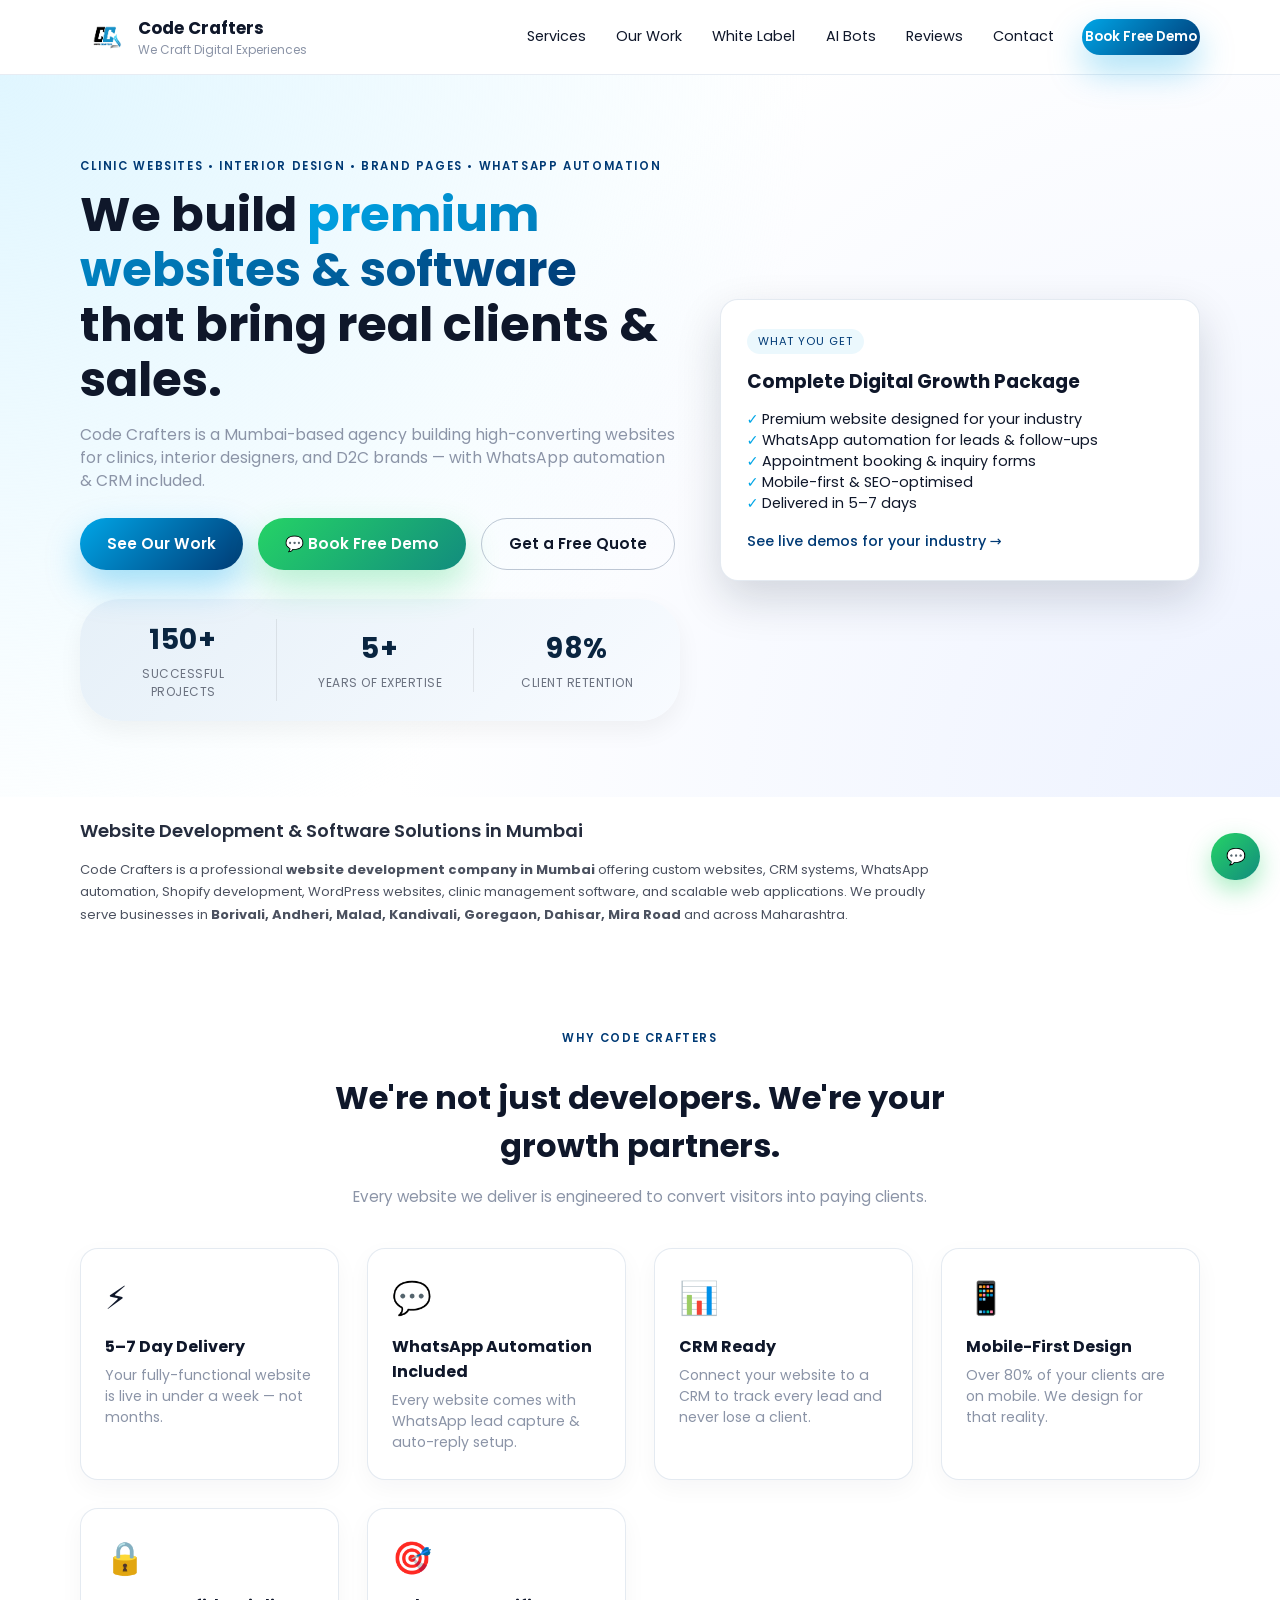
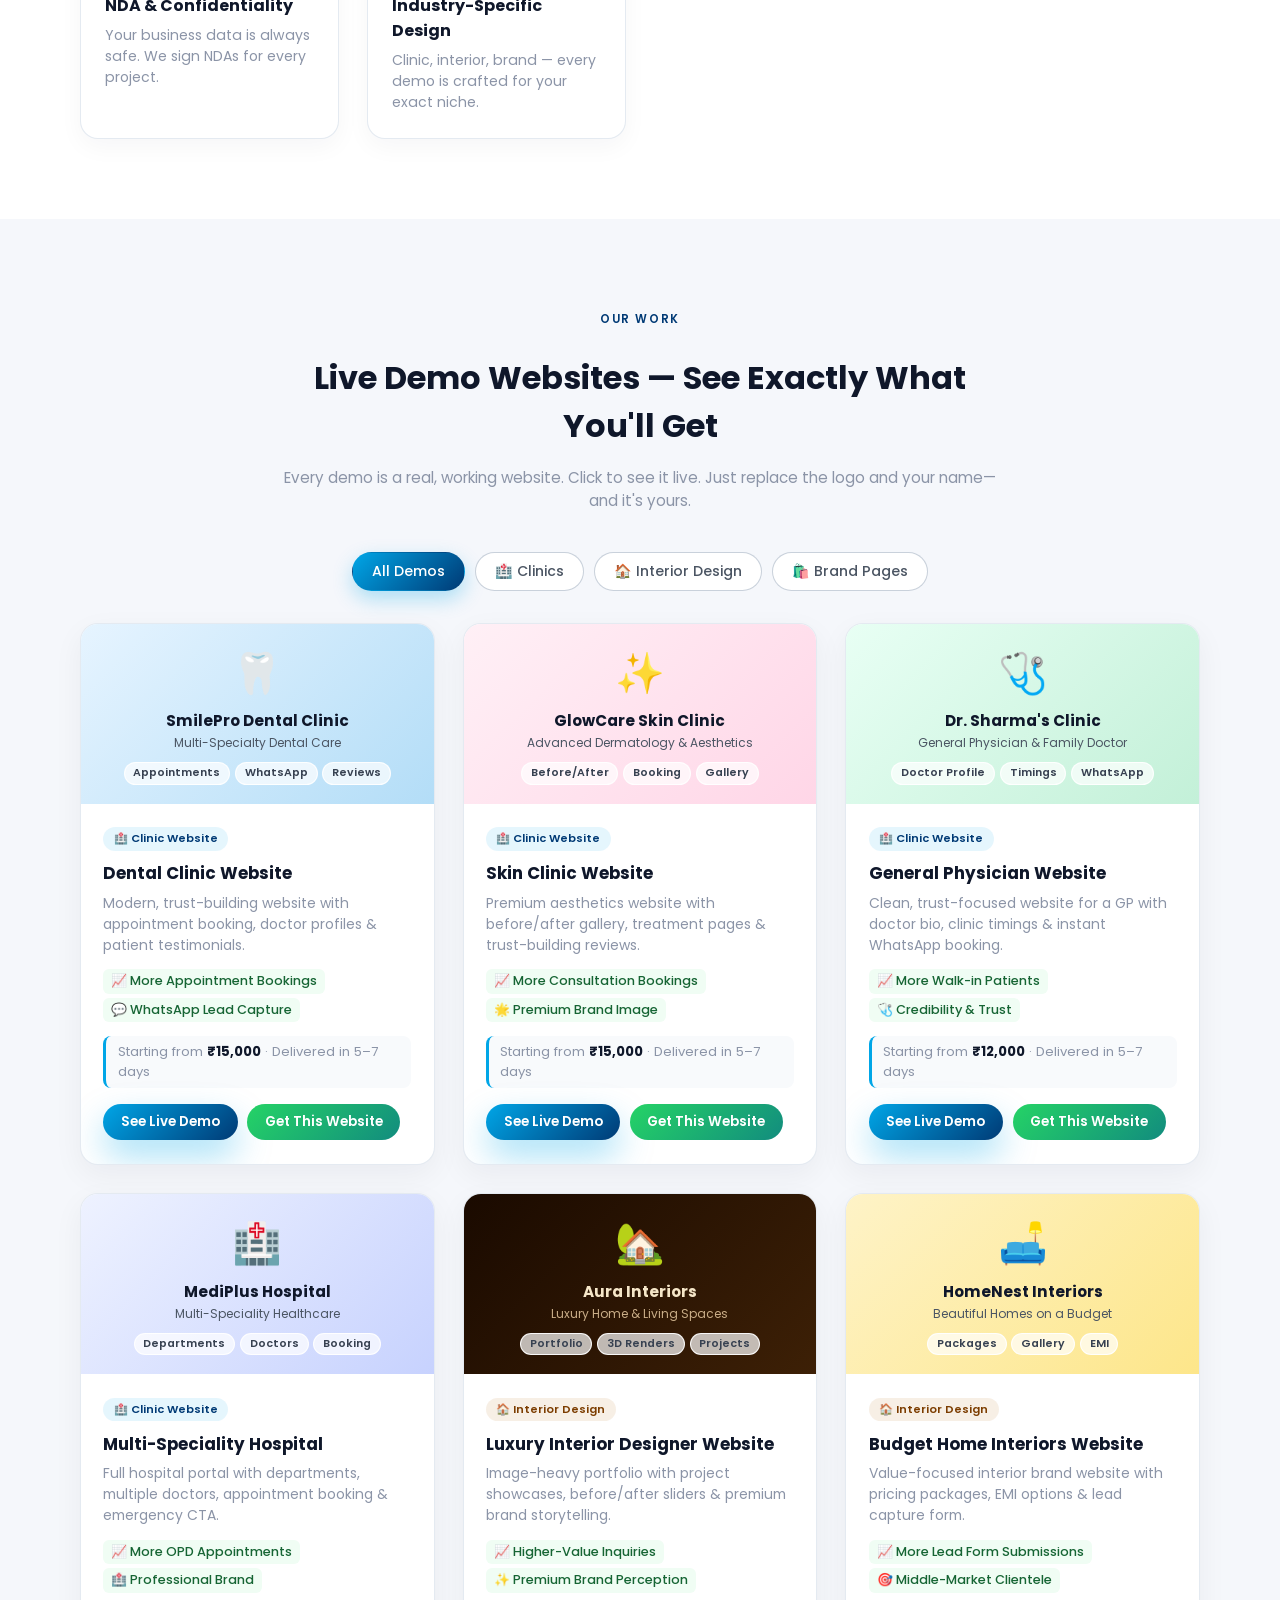
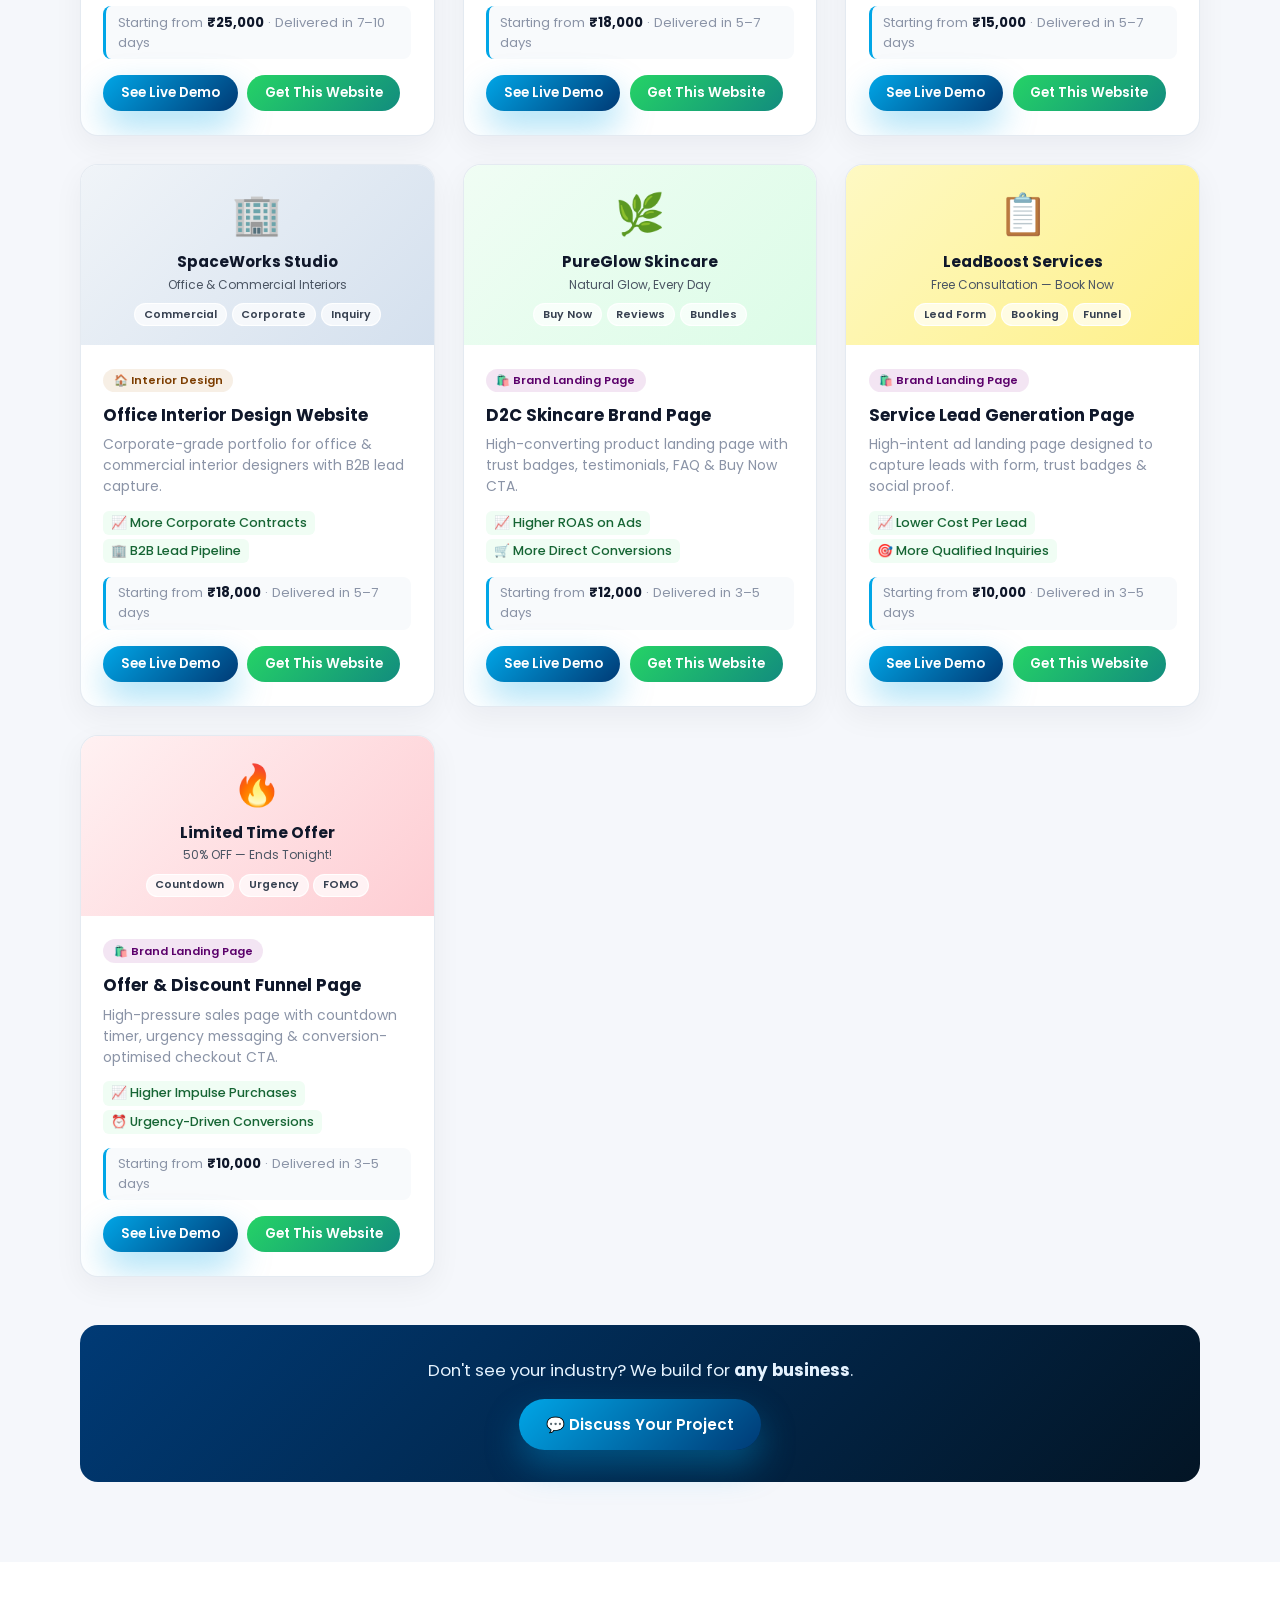
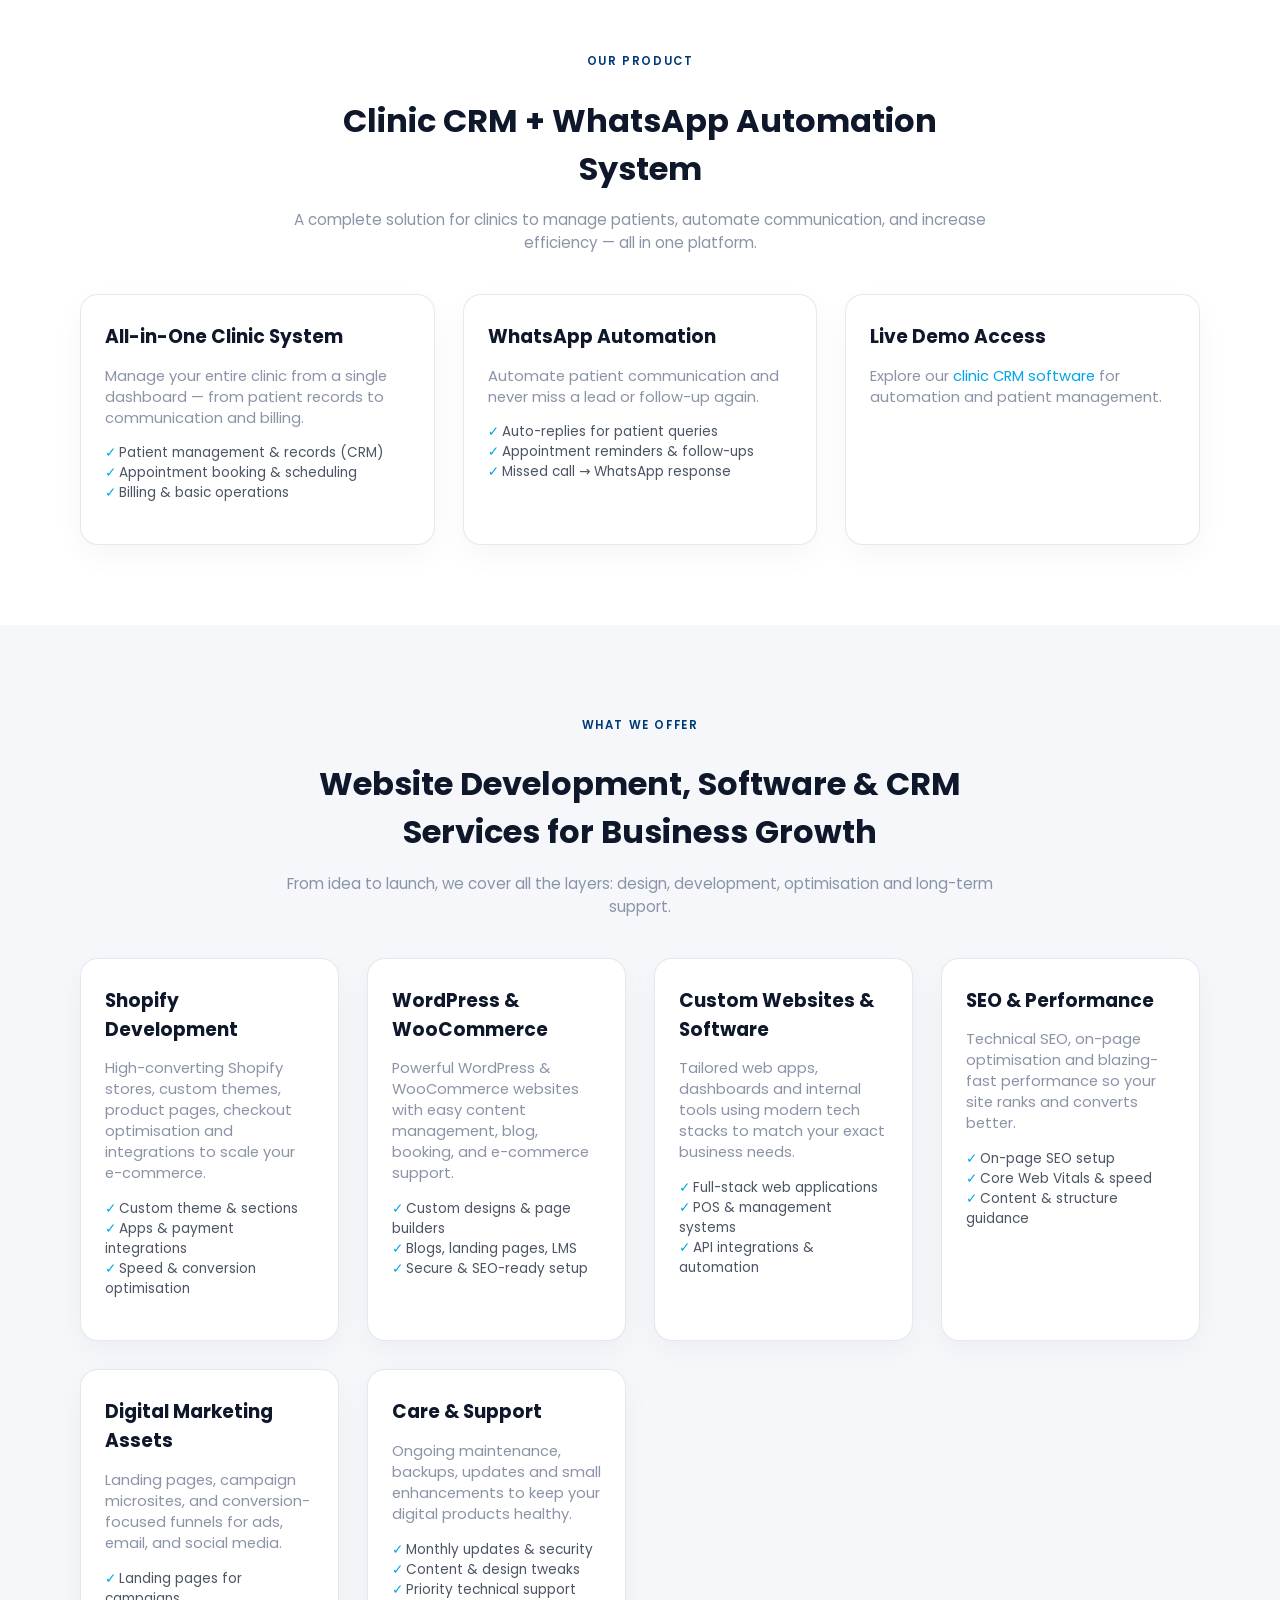
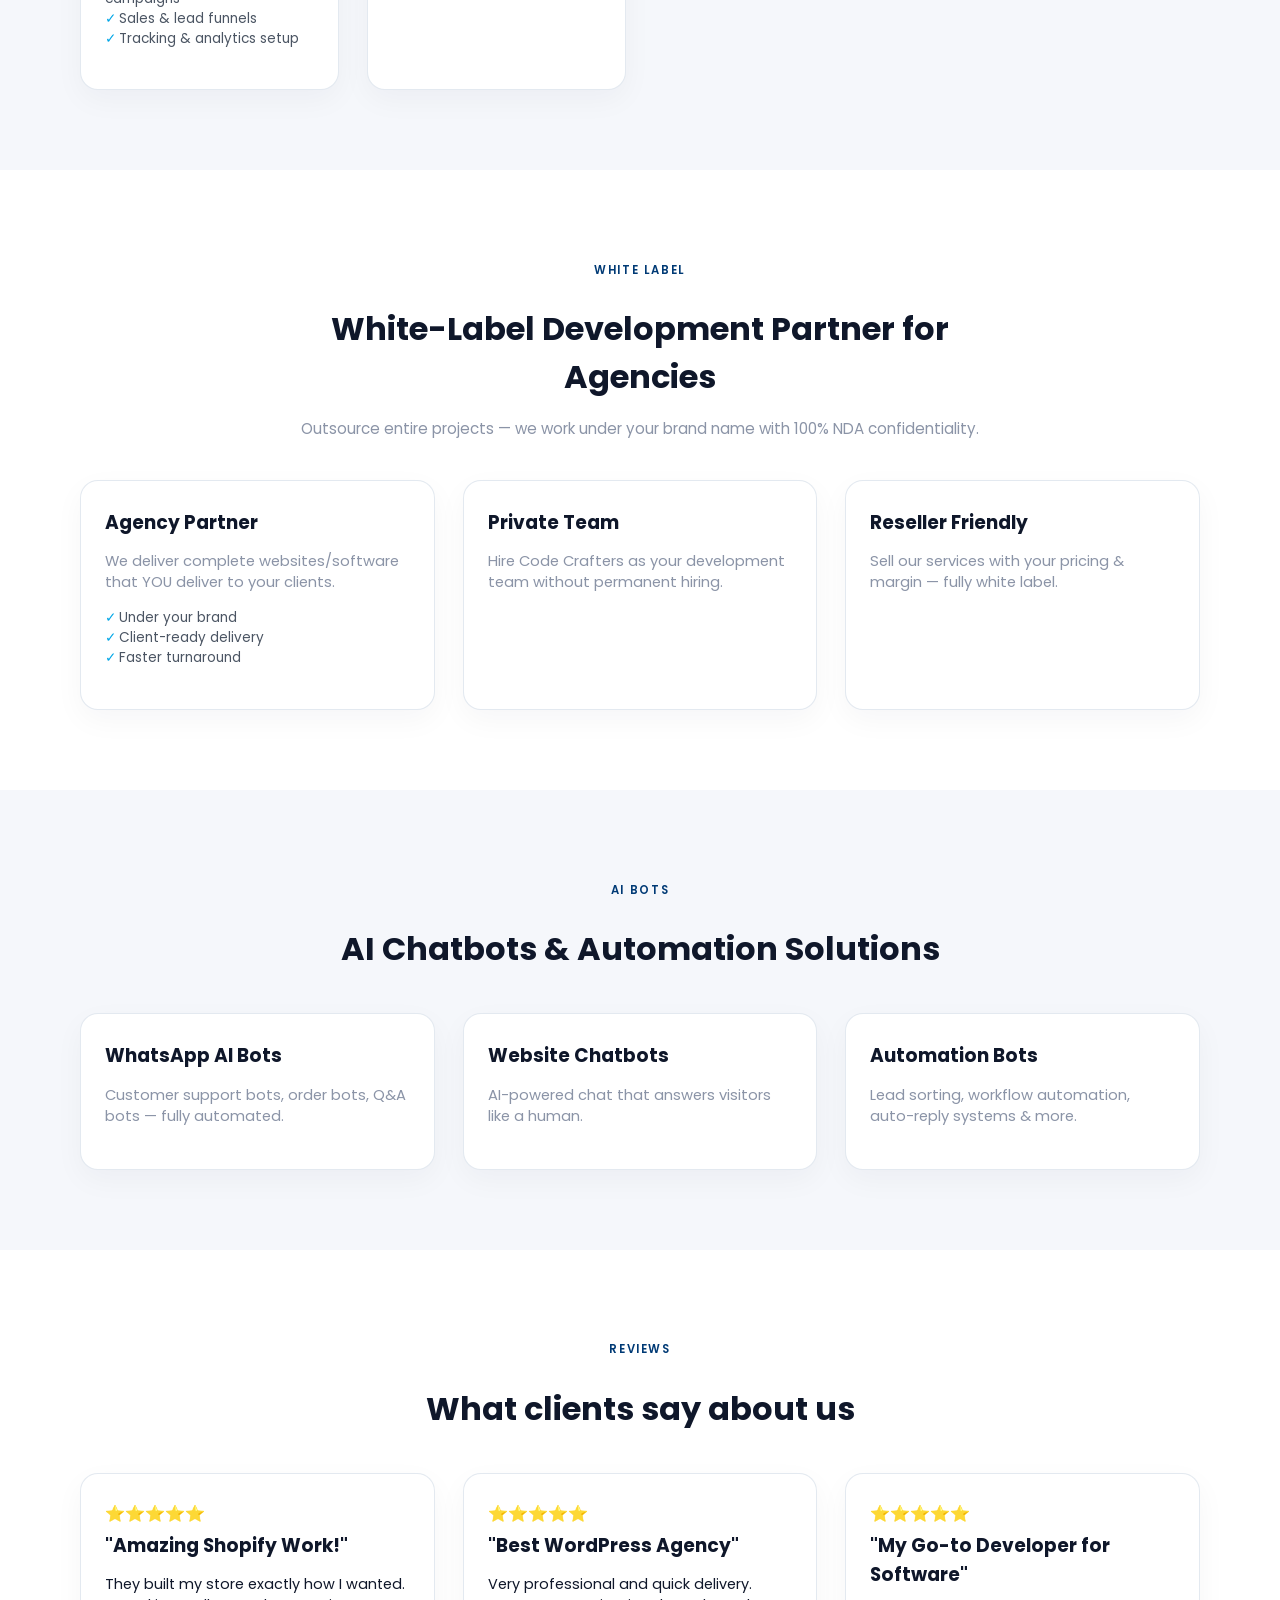
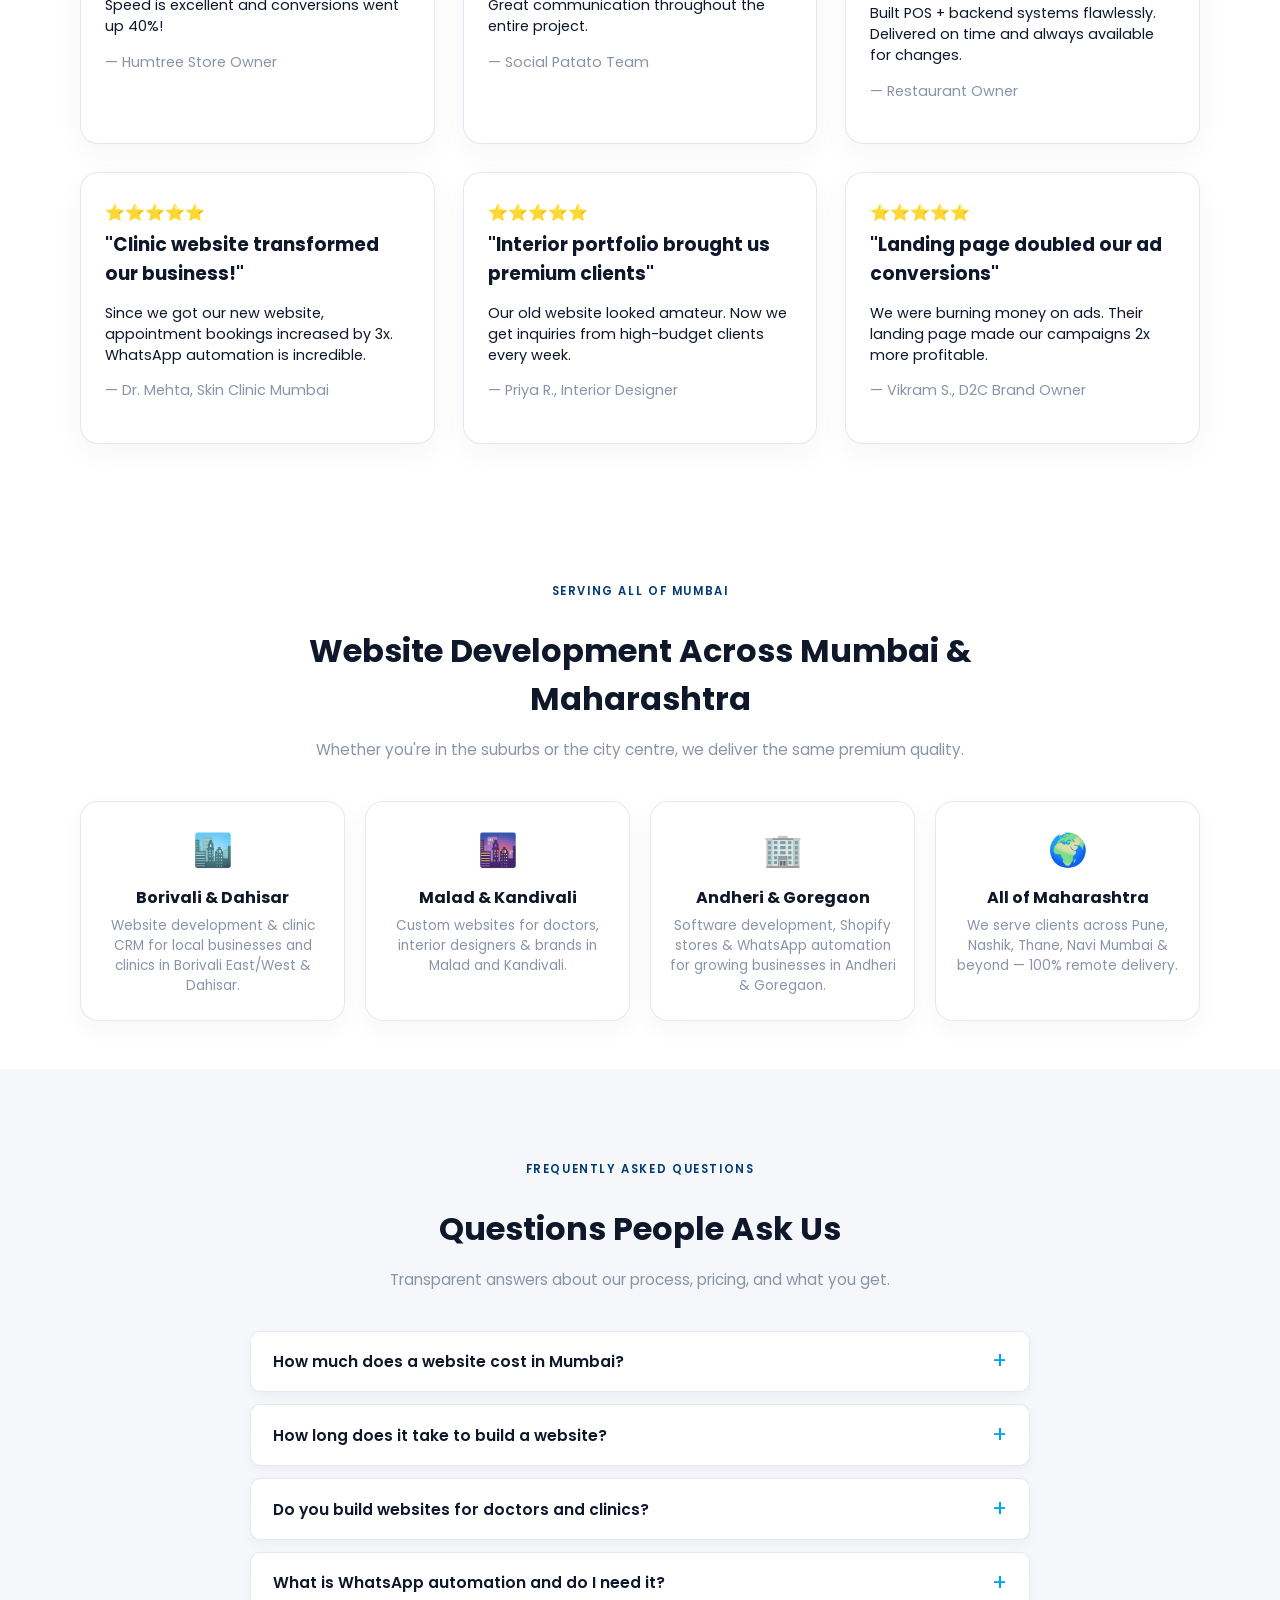
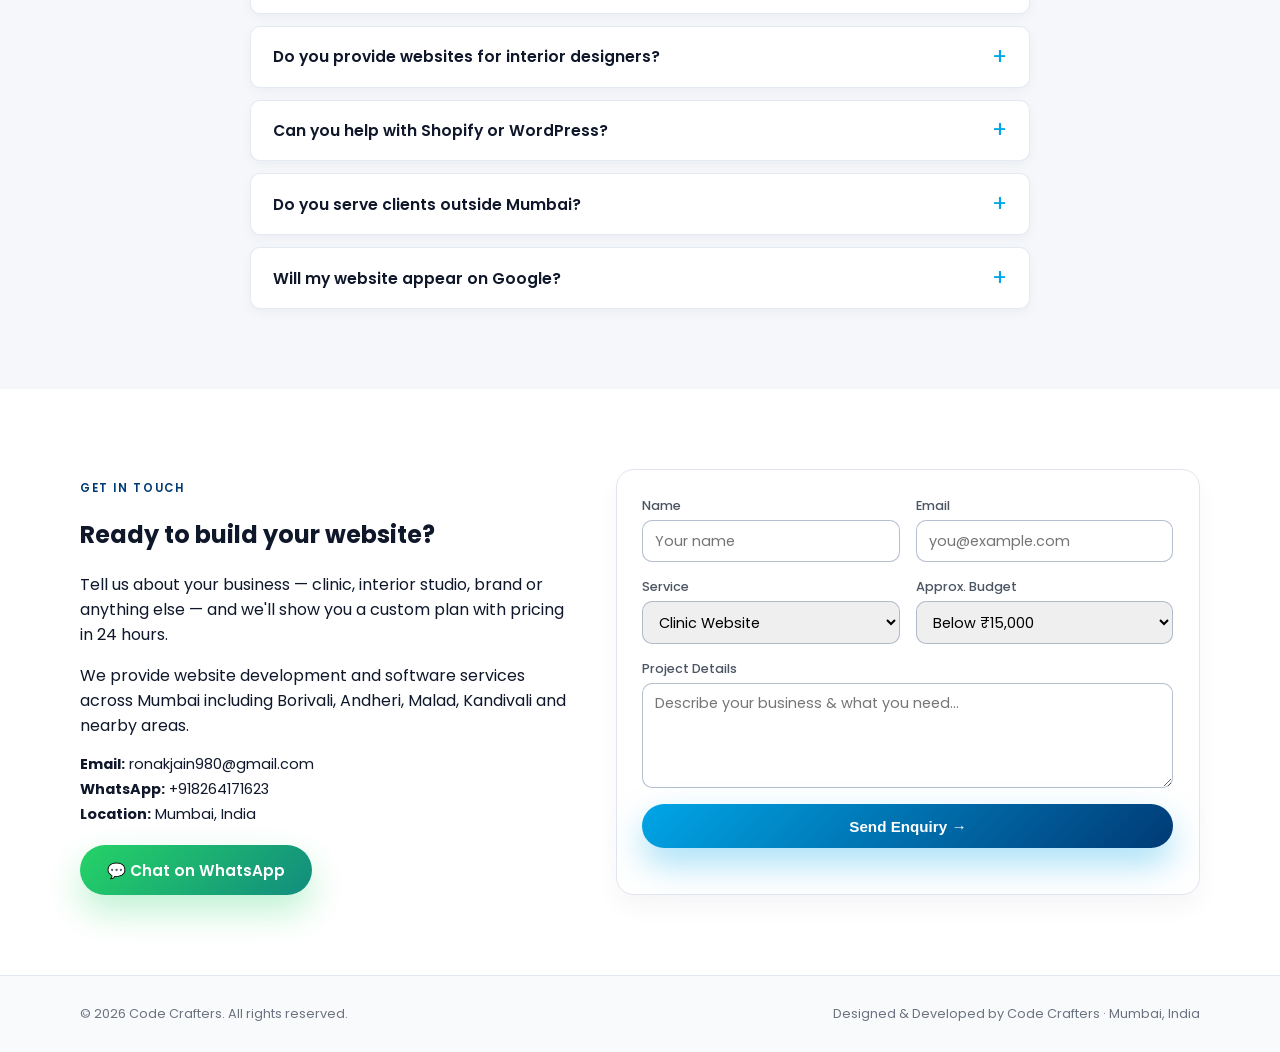
==== commit 12a78c66: "SEO optimized" ====
--- a/index.html
+++ b/index.html
@@ -1,20 +1,58 @@
 <!DOCTYPE html>
 <html lang="en">
+
 <head>
-  <title>Website Development & Software Company in Mumbai | Code Crafters</title>
-
+  <!-- ===== PRIMARY SEO ===== -->
+  <title>Website Development Company in Mumbai | Clinic & Interior Websites | Code Crafters</title>
   <meta charset="UTF-8">
   <meta name="viewport" content="width=device-width, initial-scale=1.0">
-  <meta name="description" content="Code Crafters is a Mumbai-based website development and software company offering custom web apps, CRM systems, WhatsApp automation, Shopify and WordPress development for businesses and clinics.">
-  <meta name="keywords" content="website development Mumbai, software company India, custom web development, CRM development, WhatsApp automation, Shopify developer India, WordPress developer Mumbai, clinic CRM India">
-  <meta name="robots" content="index, follow">
+  <meta name="description"
+    content="Code Crafters — Mumbai's #1 website development company. We build clinic websites, interior designer portfolios, D2C brand pages, WhatsApp automation & CRM software. Starting ₹10,000. Delivered in 5–7 days. Serving Borivali, Andheri, Malad, Kandivali & all Mumbai.">
+  <meta name="keywords"
+    content="website development Mumbai, website developer Borivali, website company Andheri, clinic website Mumbai, dental clinic website, skin clinic website, interior designer website Mumbai, WhatsApp automation India, CRM software Mumbai, Shopify developer Mumbai, WordPress developer Mumbai, software company Mumbai, website design Kandivali, website design Malad, local business website Mumbai">
+  <meta name="robots" content="index, follow, max-snippet:-1, max-image-preview:large, max-video-preview:-1">
+  <meta name="author" content="Code Crafters">
+  <meta name="geo.region" content="IN-MH">
+  <meta name="geo.placename" content="Mumbai">
+  <meta name="geo.position" content="19.2307;72.8567">
+  <meta name="ICBM" content="19.2307, 72.8567">
   <link rel="canonical" href="https://www.codecrafters.co.in/">
-  <meta property="og:title" content="Code Crafters - Website & Software Development Company">
-  <meta property="og:description" content="We build websites, CRM systems, and automation tools for businesses and clinics.">
+  <link rel="sitemap" type="application/xml" href="/sitemap.xml">
+
+  <!-- ===== OPEN GRAPH (Facebook / WhatsApp preview) ===== -->
+  <meta property="og:title" content="Code Crafters – Premium Websites & Software for Mumbai Businesses">
+  <meta property="og:description"
+    content="Clinic websites, interior portfolios, D2C brand pages & WhatsApp automation built by Mumbai's trusted web agency. Starting ₹10,000 · Delivered in 5–7 days.">
   <meta property="og:type" content="website">
-
+  <meta property="og:url" content="https://www.codecrafters.co.in/">
+  <meta property="og:image" content="https://www.codecrafters.co.in/assets/logo.png">
+  <meta property="og:image:width" content="1200">
+  <meta property="og:image:height" content="630">
+  <meta property="og:locale" content="en_IN">
+  <meta property="og:site_name" content="Code Crafters">
+
+  <!-- ===== TWITTER CARD ===== -->
+  <meta name="twitter:card" content="summary_large_image">
+  <meta name="twitter:title" content="Code Crafters – Premium Websites & Software for Mumbai Businesses">
+  <meta name="twitter:description"
+    content="Clinic websites, interior portfolios, D2C brand pages & WhatsApp automation. Starting ₹10,000.">
+  <meta name="twitter:image" content="https://www.codecrafters.co.in/assets/logo.png">
+
+  <!-- ===== STYLES & FONTS ===== -->
   <link rel="stylesheet" href="style.css" />
-  <link href="https://fonts.googleapis.com/css2?family=Poppins:wght@300;400;500;600;700&display=swap" rel="stylesheet" />
+  <link rel="preconnect" href="https://fonts.googleapis.com">
+  <link rel="preconnect" href="https://fonts.gstatic.com" crossorigin>
+  <link href="https://fonts.googleapis.com/css2?family=Poppins:wght@300;400;500;600;700&display=swap"
+    rel="stylesheet" />
+
+  <!-- ===== GOOGLE ANALYTICS ===== -->
+  <script async src="https://www.googletagmanager.com/gtag/js?id=G-1JJXHDS2BG"></script>
+  <script>
+    window.dataLayer = window.dataLayer || [];
+    function gtag() { dataLayer.push(arguments); }
+    gtag('js', new Date());
+    gtag('config', 'G-1JJXHDS2BG');
+  </script>
 </head>
 
 <body>
@@ -38,7 +76,8 @@
         <a href="#ai">AI Bots</a>
         <a href="#reviews">Reviews</a>
         <a href="#contact">Contact</a>
-        <a href="https://wa.me/918264171623?text=Hi%2C%20I%20want%20a%20free%20demo" class="btn btn-small" target="_blank">Book Free Demo</a>
+        <a href="https://wa.me/918264171623?text=Hi%2C%20I%20want%20a%20free%20demo" class="btn btn-small"
+          target="_blank">Book Free Demo</a>
       </nav>
     </div>
   </header>
@@ -62,7 +101,8 @@
 
         <div class="hero-actions">
           <a href="#our-work" class="btn">See Our Work</a>
-          <a href="https://wa.me/918264171623?text=Hi%2C%20I%20want%20a%20free%20demo" class="btn btn-whatsapp" target="_blank">💬 Book Free Demo</a>
+          <a href="https://wa.me/918264171623?text=Hi%2C%20I%20want%20a%20free%20demo" class="btn btn-whatsapp"
+            target="_blank">💬 Book Free Demo</a>
           <a href="#contact" class="btn btn-outline">Get a Free Quote</a>
         </div>
 
@@ -97,15 +137,16 @@
     </div>
   </section>
 
-  <!-- ========= SEO SECTION ========= -->
-  <section class="container" style="margin-top:20px;">
-    <h2 style="font-size:20px;">
-      Website Development & Software Solutions in Mumbai
+  <!-- ========= SEO TEXT SECTION (visible but subtle) ========= -->
+  <section class="container" style="margin-top:20px; padding-bottom:0;">
+    <h2 style="font-size:18px; font-weight:600; opacity:0.9;">
+      Website Development &amp; Software Solutions in Mumbai
     </h2>
-    <p style="font-size:14px; opacity:0.8;">
-      Code Crafters is a professional website development and custom software company in Mumbai
-      offering CRM systems, WhatsApp automation, Shopify development, WordPress websites,
-      and scalable web applications for businesses, clinics, and brands.
+    <p style="font-size:13px; opacity:0.75; line-height:1.7; max-width:860px;">
+      Code Crafters is a professional <strong>website development company in Mumbai</strong> offering custom websites,
+      CRM systems, WhatsApp automation, Shopify development, WordPress websites, clinic management software,
+      and scalable web applications. We proudly serve businesses in
+      <strong>Borivali, Andheri, Malad, Kandivali, Goregaon, Dahisar, Mira Road</strong> and across Maharashtra.
     </p>
   </section>
 
@@ -162,7 +203,8 @@
         <p class="eyebrow">Our Work</p>
         <h2>Live Demo Websites — See Exactly What You'll Get</h2>
         <p class="section-subtitle">
-          Every demo is a real, working website. Click to see it live. Just replace the logo and your name—and it's yours.
+          Every demo is a real, working website. Click to see it live. Just replace the logo and your name—and it's
+          yours.
         </p>
       </div>
 
@@ -201,7 +243,8 @@
             <div class="demo-pricing">Starting from <strong>₹15,000</strong> · Delivered in 5–7 days</div>
             <div class="demo-actions">
               <a href="clinic/dental-care/index.html" class="btn btn-small" target="_blank">See Live Demo</a>
-              <a href="https://wa.me/918264171623?text=Hi%2C%20I%20want%20a%20dental%20clinic%20website%20like%20the%20demo" class="btn btn-small btn-whatsapp-sm" target="_blank">Get This Website</a>
+              <a href="https://wa.me/918264171623?text=Hi%2C%20I%20want%20a%20dental%20clinic%20website%20like%20the%20demo"
+                class="btn btn-small btn-whatsapp-sm" target="_blank">Get This Website</a>
             </div>
           </div>
         </article>
@@ -230,7 +273,8 @@
             <div class="demo-pricing">Starting from <strong>₹15,000</strong> · Delivered in 5–7 days</div>
             <div class="demo-actions">
               <a href="clinic/skin-care/index.html" class="btn btn-small" target="_blank">See Live Demo</a>
-              <a href="https://wa.me/918264171623?text=Hi%2C%20I%20want%20a%20skin%20clinic%20website%20like%20the%20demo" class="btn btn-small btn-whatsapp-sm" target="_blank">Get This Website</a>
+              <a href="https://wa.me/918264171623?text=Hi%2C%20I%20want%20a%20skin%20clinic%20website%20like%20the%20demo"
+                class="btn btn-small btn-whatsapp-sm" target="_blank">Get This Website</a>
             </div>
           </div>
         </article>
@@ -259,7 +303,8 @@
             <div class="demo-pricing">Starting from <strong>₹12,000</strong> · Delivered in 5–7 days</div>
             <div class="demo-actions">
               <a href="clinic/general-physician/index.html" class="btn btn-small" target="_blank">See Live Demo</a>
-              <a href="https://wa.me/918264171623?text=Hi%2C%20I%20want%20a%20general%20physician%20website%20like%20the%20demo" class="btn btn-small btn-whatsapp-sm" target="_blank">Get This Website</a>
+              <a href="https://wa.me/918264171623?text=Hi%2C%20I%20want%20a%20general%20physician%20website%20like%20the%20demo"
+                class="btn btn-small btn-whatsapp-sm" target="_blank">Get This Website</a>
             </div>
           </div>
         </article>
@@ -288,7 +333,8 @@
             <div class="demo-pricing">Starting from <strong>₹25,000</strong> · Delivered in 7–10 days</div>
             <div class="demo-actions">
               <a href="clinic/multi-speciality/index.html" class="btn btn-small" target="_blank">See Live Demo</a>
-              <a href="https://wa.me/918264171623?text=Hi%2C%20I%20want%20a%20multi-speciality%20hospital%20website%20like%20the%20demo" class="btn btn-small btn-whatsapp-sm" target="_blank">Get This Website</a>
+              <a href="https://wa.me/918264171623?text=Hi%2C%20I%20want%20a%20multi-speciality%20hospital%20website%20like%20the%20demo"
+                class="btn btn-small btn-whatsapp-sm" target="_blank">Get This Website</a>
             </div>
           </div>
         </article>
@@ -318,7 +364,8 @@
             <div class="demo-pricing">Starting from <strong>₹18,000</strong> · Delivered in 5–7 days</div>
             <div class="demo-actions">
               <a href="interior/luxury-design/index.html" class="btn btn-small" target="_blank">See Live Demo</a>
-              <a href="https://wa.me/918264171623?text=Hi%2C%20I%20want%20a%20luxury%20interior%20website%20like%20the%20demo" class="btn btn-small btn-whatsapp-sm" target="_blank">Get This Website</a>
+              <a href="https://wa.me/918264171623?text=Hi%2C%20I%20want%20a%20luxury%20interior%20website%20like%20the%20demo"
+                class="btn btn-small btn-whatsapp-sm" target="_blank">Get This Website</a>
             </div>
           </div>
         </article>
@@ -347,7 +394,8 @@
             <div class="demo-pricing">Starting from <strong>₹15,000</strong> · Delivered in 5–7 days</div>
             <div class="demo-actions">
               <a href="interior/budget-interiors/index.html" class="btn btn-small" target="_blank">See Live Demo</a>
-              <a href="https://wa.me/918264171623?text=Hi%2C%20I%20want%20a%20budget%20interiors%20website%20like%20the%20demo" class="btn btn-small btn-whatsapp-sm" target="_blank">Get This Website</a>
+              <a href="https://wa.me/918264171623?text=Hi%2C%20I%20want%20a%20budget%20interiors%20website%20like%20the%20demo"
+                class="btn btn-small btn-whatsapp-sm" target="_blank">Get This Website</a>
             </div>
           </div>
         </article>
@@ -376,7 +424,8 @@
             <div class="demo-pricing">Starting from <strong>₹18,000</strong> · Delivered in 5–7 days</div>
             <div class="demo-actions">
               <a href="interior/office-spaces/index.html" class="btn btn-small" target="_blank">See Live Demo</a>
-              <a href="https://wa.me/918264171623?text=Hi%2C%20I%20want%20an%20office%20interior%20website%20like%20the%20demo" class="btn btn-small btn-whatsapp-sm" target="_blank">Get This Website</a>
+              <a href="https://wa.me/918264171623?text=Hi%2C%20I%20want%20an%20office%20interior%20website%20like%20the%20demo"
+                class="btn btn-small btn-whatsapp-sm" target="_blank">Get This Website</a>
             </div>
           </div>
         </article>
@@ -406,7 +455,8 @@
             <div class="demo-pricing">Starting from <strong>₹12,000</strong> · Delivered in 3–5 days</div>
             <div class="demo-actions">
               <a href="brand/d2c-skincare/index.html" class="btn btn-small" target="_blank">See Live Demo</a>
-              <a href="https://wa.me/918264171623?text=Hi%2C%20I%20want%20a%20D2C%20brand%20landing%20page%20like%20the%20demo" class="btn btn-small btn-whatsapp-sm" target="_blank">Get This Website</a>
+              <a href="https://wa.me/918264171623?text=Hi%2C%20I%20want%20a%20D2C%20brand%20landing%20page%20like%20the%20demo"
+                class="btn btn-small btn-whatsapp-sm" target="_blank">Get This Website</a>
             </div>
           </div>
         </article>
@@ -435,7 +485,8 @@
             <div class="demo-pricing">Starting from <strong>₹10,000</strong> · Delivered in 3–5 days</div>
             <div class="demo-actions">
               <a href="brand/lead-generation/index.html" class="btn btn-small" target="_blank">See Live Demo</a>
-              <a href="https://wa.me/918264171623?text=Hi%2C%20I%20want%20a%20lead%20generation%20landing%20page%20like%20the%20demo" class="btn btn-small btn-whatsapp-sm" target="_blank">Get This Website</a>
+              <a href="https://wa.me/918264171623?text=Hi%2C%20I%20want%20a%20lead%20generation%20landing%20page%20like%20the%20demo"
+                class="btn btn-small btn-whatsapp-sm" target="_blank">Get This Website</a>
             </div>
           </div>
         </article>
@@ -464,7 +515,8 @@
             <div class="demo-pricing">Starting from <strong>₹10,000</strong> · Delivered in 3–5 days</div>
             <div class="demo-actions">
               <a href="brand/exclusive-offer/index.html" class="btn btn-small" target="_blank">See Live Demo</a>
-              <a href="https://wa.me/918264171623?text=Hi%2C%20I%20want%20an%20offer%20funnel%20page%20like%20the%20demo" class="btn btn-small btn-whatsapp-sm" target="_blank">Get This Website</a>
+              <a href="https://wa.me/918264171623?text=Hi%2C%20I%20want%20an%20offer%20funnel%20page%20like%20the%20demo"
+                class="btn btn-small btn-whatsapp-sm" target="_blank">Get This Website</a>
             </div>
           </div>
         </article>
@@ -474,7 +526,8 @@
       <!-- CTA below demos -->
       <div class="portfolio-cta-bar">
         <p>Don't see your industry? We build for <strong>any business</strong>.</p>
-        <a href="https://wa.me/918264171623?text=Hi%2C%20I%20want%20a%20custom%20website%20for%20my%20business" class="btn" target="_blank">💬 Discuss Your Project</a>
+        <a href="https://wa.me/918264171623?text=Hi%2C%20I%20want%20a%20custom%20website%20for%20my%20business"
+          class="btn" target="_blank">💬 Discuss Your Project</a>
       </div>
 
     </div>
@@ -521,7 +574,9 @@
         <article class="card service-card">
           <h3>Live Demo Access</h3>
           <p>
-            Explore our <a href="/mediva360" style="color:var(--cc-blue);">clinic CRM software</a> for automation and patient management.
+            Explore our <a href="https://mediva360.com/" style="color:var(--cc-blue);">clinic CRM software</a> for
+            automation and
+            patient management.
           </p>
         </article>
       </div>
@@ -740,8 +795,142 @@
     </div>
   </section>
 
+  <!-- ========= LOCAL AREAS SEO SECTION ========= -->
+  <section class="section" id="local-areas" style="padding-top:3rem; padding-bottom:3rem;">
+    <div class="container">
+      <div class="section-header">
+        <p class="eyebrow">Serving All of Mumbai</p>
+        <h2>Website Development Across Mumbai &amp; Maharashtra</h2>
+        <p class="section-subtitle">
+          Whether you're in the suburbs or the city centre, we deliver the same premium quality.
+        </p>
+      </div>
+
+      <div class="grid" style="grid-template-columns: repeat(auto-fit, minmax(220px, 1fr)); gap:1.25rem;">
+
+        <div class="trust-card" style="text-align:center; padding:1.5rem 1rem;">
+          <div class="trust-icon">🏙️</div>
+          <h3 style="font-size:1rem;">Borivali &amp; Dahisar</h3>
+          <p style="font-size:0.85rem;">Website development &amp; clinic CRM for local businesses and clinics in
+            Borivali East/West &amp; Dahisar.</p>
+        </div>
+
+        <div class="trust-card" style="text-align:center; padding:1.5rem 1rem;">
+          <div class="trust-icon">🌆</div>
+          <h3 style="font-size:1rem;">Malad &amp; Kandivali</h3>
+          <p style="font-size:0.85rem;">Custom websites for doctors, interior designers &amp; brands in Malad and
+            Kandivali.</p>
+        </div>
+
+        <div class="trust-card" style="text-align:center; padding:1.5rem 1rem;">
+          <div class="trust-icon">🏢</div>
+          <h3 style="font-size:1rem;">Andheri &amp; Goregaon</h3>
+          <p style="font-size:0.85rem;">Software development, Shopify stores &amp; WhatsApp automation for growing
+            businesses in Andheri &amp; Goregaon.</p>
+        </div>
+
+        <div class="trust-card" style="text-align:center; padding:1.5rem 1rem;">
+          <div class="trust-icon">🌍</div>
+          <h3 style="font-size:1rem;">All of Maharashtra</h3>
+          <p style="font-size:0.85rem;">We serve clients across Pune, Nashik, Thane, Navi Mumbai &amp; beyond — 100%
+            remote delivery.</p>
+        </div>
+
+      </div>
+    </div>
+  </section>
+
+  <!-- ========= FAQ SECTION ========= -->
+  <section class="section section-alt" id="faq">
+    <div class="container">
+      <div class="section-header">
+        <p class="eyebrow">Frequently Asked Questions</p>
+        <h2>Questions People Ask Us</h2>
+        <p class="section-subtitle">Transparent answers about our process, pricing, and what you get.</p>
+      </div>
+
+      <div class="faq-list" id="faqList">
+
+        <div class="faq-item">
+          <button class="faq-question" aria-expanded="false">How much does a website cost in Mumbai?</button>
+          <div class="faq-answer">
+            <p>Our clinic and business websites start from <strong>₹10,000</strong> and go up based on features. A basic
+              clinic website with appointment booking and WhatsApp integration is typically ₹12,000–₹18,000. Custom
+              software and CRM systems start at ₹25,000. We always give you a fixed price quote upfront — no hidden
+              charges.</p>
+          </div>
+        </div>
+
+        <div class="faq-item">
+          <button class="faq-question" aria-expanded="false">How long does it take to build a website?</button>
+          <div class="faq-answer">
+            <p>Most websites are delivered in <strong>5–7 business days</strong> after we receive your content (logo,
+              text, images). Landing pages and brand pages can be ready in 3–5 days. Multi-speciality hospital websites
+              and CRM systems take 7–14 days.</p>
+          </div>
+        </div>
+
+        <div class="faq-item">
+          <button class="faq-question" aria-expanded="false">Do you build websites for doctors and clinics?</button>
+          <div class="faq-answer">
+            <p>Yes! We specialise in clinic websites — <strong>dental clinics, skin clinics, general physicians,
+                gynaecologists, orthopaedic clinics,</strong> and multi-speciality hospitals. Every clinic website
+              includes appointment booking, WhatsApp button, doctor profiles, patient testimonials, and is fully
+              mobile-optimised.</p>
+          </div>
+        </div>
+
+        <div class="faq-item">
+          <button class="faq-question" aria-expanded="false">What is WhatsApp automation and do I need it?</button>
+          <div class="faq-answer">
+            <p>WhatsApp automation means your website automatically sends a WhatsApp message when a visitor fills a
+              form, calls, or clicks a button. This means <strong>no lead gets missed</strong> — even when you're busy
+              with patients. We include basic WhatsApp integration in every website for free.</p>
+          </div>
+        </div>
+
+        <div class="faq-item">
+          <button class="faq-question" aria-expanded="false">Do you provide websites for interior designers?</button>
+          <div class="faq-answer">
+            <p>Absolutely. We build stunning <strong>portfolio websites for interior designers</strong> — luxury home
+              interiors, budget-friendly designs, commercial office spaces, and modular kitchen brands. Our interior
+              websites showcase your projects beautifully and generate high-value inquiries.</p>
+          </div>
+        </div>
+
+        <div class="faq-item">
+          <button class="faq-question" aria-expanded="false">Can you help with Shopify or WordPress?</button>
+          <div class="faq-answer">
+            <p>Yes. We are experienced <strong>Shopify and WordPress developers in Mumbai</strong>. We build custom
+              Shopify stores, WooCommerce sites, landing pages, blogs, and membership websites. We also handle speed
+              optimisation, theme customisation, and third-party app integrations.</p>
+          </div>
+        </div>
+
+        <div class="faq-item">
+          <button class="faq-question" aria-expanded="false">Do you serve clients outside Mumbai?</button>
+          <div class="faq-answer">
+            <p>Yes! We work with clients across <strong>India</strong> — Pune, Nashik, Delhi, Bangalore, Ahmedabad and
+              beyond. All communication happens on WhatsApp and Zoom calls. We also have international clients in the
+              UAE, UK and USA.</p>
+          </div>
+        </div>
+
+        <div class="faq-item">
+          <button class="faq-question" aria-expanded="false">Will my website appear on Google?</button>
+          <div class="faq-answer">
+            <p>Every website we build is <strong>SEO-ready</strong> — with proper page titles, meta descriptions, fast
+              loading speed, mobile-first design, and structured data. We also submit your sitemap to Google Search
+              Console so your website starts getting indexed quickly.</p>
+          </div>
+        </div>
+
+      </div>
+    </div>
+  </section>
+
   <!-- ========= CONTACT ========= -->
-  <section class="section section-alt" id="contact">
+  <section class="section" id="contact">
     <div class="container contact-inner">
 
       <div class="contact-text">
@@ -760,12 +949,11 @@
           <p><strong>WhatsApp:</strong> +918264171623</p>
           <p><strong>Location:</strong> Mumbai, India</p>
         </div>
-        <a href="https://wa.me/918264171623?text=Hi%2C%20I%20want%20to%20discuss%20a%20website%20project" class="btn btn-whatsapp" target="_blank" style="margin-top:1rem; display:inline-flex;">💬 Chat on WhatsApp</a>
-      </div>
-
-      <form class="contact-form" id="contactForm"
-            action="https://formsubmit.co/ronakjain980@gmail.com"
-            method="POST">
+        <a href="https://wa.me/918264171623?text=Hi%2C%20I%20want%20to%20discuss%20a%20website%20project"
+          class="btn btn-whatsapp" target="_blank" style="margin-top:1rem; display:inline-flex;">💬 Chat on WhatsApp</a>
+      </div>
+
+      <form class="contact-form" id="contactForm" action="https://formsubmit.co/ronakjain980@gmail.com" method="POST">
 
         <!-- FormSubmit Hidden Fields -->
         <input type="hidden" name="_captcha" value="false">
@@ -812,7 +1000,8 @@
 
         <div class="form-field">
           <label for="message">Project Details</label>
-          <textarea id="message" name="Message" rows="4" placeholder="Describe your business & what you need..."></textarea>
+          <textarea id="message" name="Message" rows="4"
+            placeholder="Describe your business & what you need..."></textarea>
         </div>
 
         <button type="submit" class="btn btn-full">Send Enquiry →</button>
@@ -834,27 +1023,120 @@
   <script src="script.js"></script>
 
   <!-- WhatsApp Floating Button -->
-  <a href="https://wa.me/918264171623?text=Hi%2C%20I%20want%20to%20discuss%20a%20project"
-     class="whatsapp-float"
-     target="_blank"
-     title="Chat with us on WhatsApp">
-     💬
+  <a href="https://wa.me/918264171623?text=Hi%2C%20I%20want%20to%20discuss%20a%20project" class="whatsapp-float"
+    target="_blank" title="Chat with us on WhatsApp">
+    💬
   </a>
 
+  <!-- ===== SCHEMA: LocalBusiness ===== -->
   <script type="application/ld+json">
   {
     "@context": "https://schema.org",
-    "@type": "Organization",
+    "@type": "LocalBusiness",
     "name": "Code Crafters",
+    "description": "Mumbai-based website development company specialising in clinic websites, interior designer portfolios, D2C brand pages, WhatsApp automation, and CRM software.",
     "url": "https://www.codecrafters.co.in",
     "logo": "https://www.codecrafters.co.in/assets/logo.png",
-    "contactPoint": {
-      "@type": "ContactPoint",
-      "telephone": "+91-8264171623",
-      "contactType": "customer service",
-      "areaServed": "IN"
+    "image": "https://www.codecrafters.co.in/assets/logo.png",
+    "telephone": "+91-8264171623",
+    "email": "ronakjain980@gmail.com",
+    "priceRange": "₹₹",
+    "currenciesAccepted": "INR",
+    "paymentAccepted": "Cash, UPI, Bank Transfer",
+    "address": {
+      "@type": "PostalAddress",
+      "addressLocality": "Mumbai",
+      "addressRegion": "Maharashtra",
+      "addressCountry": "IN"
+    },
+    "geo": {
+      "@type": "GeoCoordinates",
+      "latitude": "19.2307",
+      "longitude": "72.8567"
+    },
+    "areaServed": [
+      { "@type": "City", "name": "Mumbai" },
+      { "@type": "City", "name": "Thane" },
+      { "@type": "City", "name": "Navi Mumbai" },
+      { "@type": "City", "name": "Pune" },
+      { "@type": "City", "name": "Nashik" }
+    ],
+    "openingHoursSpecification": [
+      {
+        "@type": "OpeningHoursSpecification",
+        "dayOfWeek": ["Monday","Tuesday","Wednesday","Thursday","Friday","Saturday"],
+        "opens": "09:00",
+        "closes": "20:00"
+      }
+    ],
+    "sameAs": [
+      "https://wa.me/918264171623"
+    ],
+    "hasOfferCatalog": {
+      "@type": "OfferCatalog",
+      "name": "Web Development Services",
+      "itemListElement": [
+        { "@type": "Offer", "itemOffered": { "@type": "Service", "name": "Clinic Website Development", "description": "Custom websites for dental, skin, GP and multi-speciality clinics with WhatsApp automation." } },
+        { "@type": "Offer", "itemOffered": { "@type": "Service", "name": "Interior Designer Website", "description": "Portfolio websites for luxury and budget interior designers with project galleries and lead forms." } },
+        { "@type": "Offer", "itemOffered": { "@type": "Service", "name": "D2C Brand Landing Page", "description": "High-converting landing pages for D2C brands with testimonials, FAQ and Buy Now CTA." } },
+        { "@type": "Offer", "itemOffered": { "@type": "Service", "name": "WhatsApp Automation", "description": "Automated WhatsApp lead capture, auto-replies, appointment reminders and follow-ups." } },
+        { "@type": "Offer", "itemOffered": { "@type": "Service", "name": "Shopify Development", "description": "Custom Shopify stores with theme development, speed optimisation and app integrations." } },
+        { "@type": "Offer", "itemOffered": { "@type": "Service", "name": "WordPress & WooCommerce", "description": "WordPress websites, blogs, LMS and WooCommerce stores." } },
+        { "@type": "Offer", "itemOffered": { "@type": "Service", "name": "CRM Software", "description": "Clinic CRM and custom CRM systems for patient and lead management." } }
+      ]
     }
   }
   </script>
+
+  <!-- ===== SCHEMA: FAQ ===== -->
+  <script type="application/ld+json">
+  {
+    "@context": "https://schema.org",
+    "@type": "FAQPage",
+    "mainEntity": [
+      {
+        "@type": "Question",
+        "name": "How much does a website cost in Mumbai?",
+        "acceptedAnswer": {
+          "@type": "Answer",
+          "text": "Our clinic and business websites start from ₹10,000. A basic clinic website with appointment booking and WhatsApp integration is typically ₹12,000–₹18,000. Custom software and CRM systems start at ₹25,000."
+        }
+      },
+      {
+        "@type": "Question",
+        "name": "How long does it take to build a website?",
+        "acceptedAnswer": {
+          "@type": "Answer",
+          "text": "Most websites are delivered in 5–7 business days after we receive your content. Landing pages take 3–5 days. Multi-speciality hospital websites and CRM systems take 7–14 days."
+        }
+      },
+      {
+        "@type": "Question",
+        "name": "Do you build websites for doctors and clinics?",
+        "acceptedAnswer": {
+          "@type": "Answer",
+          "text": "Yes! We specialise in clinic websites for dental clinics, skin clinics, general physicians, gynaecologists, orthopaedic clinics, and multi-speciality hospitals. Every clinic website includes appointment booking, WhatsApp button, doctor profiles, and is mobile-optimised."
+        }
+      },
+      {
+        "@type": "Question",
+        "name": "Do you provide websites for interior designers?",
+        "acceptedAnswer": {
+          "@type": "Answer",
+          "text": "Yes. We build portfolio websites for interior designers including luxury home interiors, budget-friendly designs, commercial office spaces, and modular kitchen brands."
+        }
+      },
+      {
+        "@type": "Question",
+        "name": "Will my website appear on Google?",
+        "acceptedAnswer": {
+          "@type": "Answer",
+          "text": "Every website we build is SEO-ready — with proper page titles, meta descriptions, fast loading speed, mobile-first design, and structured data. We submit your sitemap to Google Search Console so your website starts getting indexed quickly."
+        }
+      }
+    ]
+  }
+  </script>
 </body>
+
 </html>
--- a/style.css
+++ b/style.css
@@ -1,1009 +1,1137 @@
  :root {
-  --cc-blue: #00a6e7;
-  --cc-blue-dark: #003a75;
-  --cc-dark: #050816;
-  --cc-grey: #8b94a7;
-  --cc-light: #f5f7fb;
-  --cc-border: #e1e5f0;
-  --cc-radius-lg: 18px;
-  --cc-radius-sm: 10px;
-  --cc-shadow-soft: 0 18px 45px rgba(15, 23, 42, 0.16);
-  --cc-green: #25d366;
-}
-
-*,
-*::before,
-*::after {
-  box-sizing: border-box;
-}
-
-html,
-body {
-  margin: 0;
-  padding: 0;
-  font-family: "Poppins", system-ui, -apple-system, BlinkMacSystemFont, sans-serif;
-  background: #ffffff;
-  color: #0f172a;
-  scroll-behavior: smooth;
-}
-
-img {
-  max-width: 100%;
-  display: block;
-}
-
-a {
-  text-decoration: none;
-  color: inherit;
-}
-
-/* Layout helpers */
-
-.container {
-  width: min(1120px, 100% - 2.5rem);
-  margin-inline: auto;
-}
-
-.section {
-  padding: 5rem 0;
-}
-
-.section-alt {
-  background: var(--cc-light);
-}
-
-.section-header {
-  text-align: center;
-  max-width: 720px;
-  margin: 0 auto 2.5rem;
-}
-
-.section-header h2 {
-  font-size: 2rem;
-  margin-bottom: 0.5rem;
-}
-
-.section-subtitle {
-  color: var(--cc-grey);
-  font-size: 0.95rem;
-}
-
-.grid {
-  display: grid;
-  gap: 1.75rem;
-}
-
-/* Typography */
-
-.eyebrow {
-  text-transform: uppercase;
-  letter-spacing: 0.14em;
-  font-size: 0.72rem;
-  color: var(--cc-blue-dark);
-  font-weight: 600;
-}
-
-/* Buttons */
-
-.btn {
-  display: inline-flex;
-  align-items: center;
-  justify-content: center;
-  padding: 0.85rem 1.7rem;
-  border-radius: 999px;
-  border: none;
-  outline: none;
-  cursor: pointer;
-  font-size: 0.95rem;
-  font-weight: 600;
-  background: linear-gradient(135deg, var(--cc-blue), var(--cc-blue-dark));
-  color: #fff;
-  box-shadow: 0 16px 35px rgba(0, 166, 231, 0.35);
-  transition: transform 0.18s ease, box-shadow 0.18s ease, background 0.18s ease;
-}
-
-.btn:hover {
-  transform: translateY(-2px);
-  box-shadow: 0 20px 40px rgba(15, 23, 42, 0.35);
-}
-
-.btn-outline {
-  background: transparent;
-  border: 1px solid rgba(148, 163, 184, 0.6);
-  color: #0f172a;
-  box-shadow: none;
-}
-
-.btn-outline:hover {
-  background: rgba(15, 23, 42, 0.05);
-  box-shadow: none;
-}
-
-.btn-whatsapp {
-  background: linear-gradient(135deg, #25d366, #128c7e);
-  box-shadow: 0 16px 35px rgba(37, 211, 102, 0.3);
-}
-
-.btn-whatsapp:hover {
-  box-shadow: 0 20px 40px rgba(37, 211, 102, 0.45);
-}
-
-.btn-small {
-  padding: 0.5rem 1.1rem;
-  font-size: 0.84rem;
-}
-
-.btn-whatsapp-sm {
-  background: linear-gradient(135deg, #25d366, #128c7e);
-  color: #fff;
-  box-shadow: none;
-}
-
-.btn-full {
-  width: 100%;
-}
-
-/* Header */
-
-.header {
-  position: sticky;
-  top: 0;
-  z-index: 20;
-  background: rgba(255, 255, 255, 0.95);
-  backdrop-filter: blur(10px);
-  border-bottom: 1px solid rgba(226, 232, 240, 0.8);
-}
-
-.header-inner {
-  display: flex;
-  align-items: center;
-  justify-content: space-between;
-  padding: 0.8rem 0;
-}
-
-.brand {
-  display: flex;
-  align-items: center;
-  gap: 0.6rem;
-}
-
-.brand-logo {
-  width: 48px;
-  height: 48px;
-  object-fit: contain;
-}
-
-.brand-text {
-  display: flex;
-  flex-direction: column;
-}
-
-.brand-name {
-  font-weight: 700;
-  font-size: 1.05rem;
-}
-
-.brand-tagline {
-  font-size: 0.75rem;
-  color: var(--cc-grey);
-}
-
-/* Nav */
-
-.nav {
-  display: flex;
-  align-items: center;
-  gap: 1.5rem;
-  font-size: 0.9rem;
-}
-
-.nav a {
-  position: relative;
-  padding-inline: 0.2rem;
-}
-
-.nav a:not(.btn)::after {
-  content: "";
-  position: absolute;
-  left: 0;
-  bottom: -0.25rem;
-  width: 0%;
-  height: 2px;
-  background: var(--cc-blue);
-  border-radius: 999px;
-  transition: width 0.2s ease;
-}
-
-.nav a:not(.btn):hover::after {
-  width: 100%;
-}
-
-/* Mobile nav toggle */
-
-.nav-toggle {
-  display: none;
-  width: 34px;
-  height: 34px;
-  border-radius: 999px;
-  border: 1px solid rgba(148, 163, 184, 0.7);
-  background: #fff;
-  align-items: center;
-  justify-content: center;
-  flex-direction: column;
-  gap: 4px;
-  cursor: pointer;
-}
-
-.nav-toggle span {
-  width: 18px;
-  height: 2px;
-  border-radius: 999px;
-  background: #0f172a;
-}
-
-/* Hero */
-
-.hero {
-  padding: 4.5rem 0 4rem;
-  background: radial-gradient(circle at top left, #e0f6ff 0, transparent 55%),
-    radial-gradient(circle at bottom right, #edf2ff 0, transparent 60%);
-}
-
-.hero-inner {
-  display: grid;
-  gap: 2.5rem;
-  grid-template-columns: minmax(0, 3fr) minmax(0, 2.4fr);
-  align-items: center;
-}
-
-.hero h1 {
-  font-size: clamp(2.2rem, 4vw, 3rem);
-  line-height: 1.15;
-  margin: 0.6rem 0 0.9rem;
-}
-
-.text-gradient {
-  background: linear-gradient(135deg, var(--cc-blue), var(--cc-blue-dark));
-  -webkit-background-clip: text;
-  color: transparent;
-}
-
-.hero-subtitle {
-  color: var(--cc-grey);
-  font-size: 0.98rem;
-  max-width: 38rem;
-}
-
-.hero-actions {
-  display: flex;
-  flex-wrap: wrap;
-  gap: 0.9rem;
-  margin: 1.6rem 0 1.8rem;
-}
-
-.hero-stats {
-  display: flex;
-  flex-wrap: wrap;
-  gap: 1.7rem;
-  font-size: 0.85rem;
-}
-
-.stat-number {
-  display: block;
-  font-weight: 700;
-  font-size: 1.4rem;
-}
-
-.stat-label {
-  color: var(--cc-grey);
-}
-
-/* Hero side card */
-
-.hero-card {
-  background: #ffffff;
-  border-radius: var(--cc-radius-lg);
-  padding: 1.7rem 1.6rem;
-  box-shadow: var(--cc-shadow-soft);
-  border: 1px solid rgba(226, 232, 240, 0.9);
-}
-
-.hero-badge {
-  display: inline-flex;
-  padding: 0.25rem 0.7rem;
-  border-radius: 999px;
-  font-size: 0.7rem;
-  letter-spacing: 0.08em;
-  text-transform: uppercase;
-  background: rgba(0, 166, 231, 0.08);
-  color: var(--cc-blue-dark);
-  margin-bottom: 0.8rem;
-}
-
-.hero-card h3 {
-  margin-top: 0;
-  margin-bottom: 0.8rem;
-}
-
-.hero-card ul {
-  list-style: none;
-  padding: 0;
-  margin: 0 0 0.9rem;
-  font-size: 0.9rem;
-}
-
-.hero-card li::before {
-  content: "✓ ";
-  color: var(--cc-blue);
-  font-weight: 700;
-}
-
-.hero-link {
-  font-size: 0.9rem;
-  color: var(--cc-blue-dark);
-  font-weight: 500;
-}
-
-/* Stats container */
-.stats-container {
-  display: flex;
-  justify-content: space-between;
-  align-items: center;
-  gap: 30px;
-  padding: 20px 30px;
-  border-radius: 40px;
-  background: linear-gradient(135deg, #e6f0f8, #f8fbff);
-  box-shadow: 0 10px 25px rgba(0,0,0,0.05);
-  max-width: 600px;
-}
-
-.stat {
-  text-align: center;
-  flex: 1;
-}
-
-.stat-number {
-  display: block;
-  font-size: 28px;
-  font-weight: 700;
-  color: #0a2540;
-}
-
-.stat-label {
-  display: block;
-  font-size: 12px;
-  color: #6b7280;
-  margin-top: 4px;
-  letter-spacing: 0.5px;
-}
-
-.stat:not(:last-child) {
-  border-right: 1px solid rgba(0,0,0,0.08);
-  padding-right: 20px;
-}
-
-/* Cards */
-
-.card {
-  border-radius: var(--cc-radius-lg);
-  padding: 1.7rem 1.5rem;
-  background: #ffffff;
-  border: 1px solid rgba(226, 232, 240, 0.95);
-  box-shadow: 0 10px 30px rgba(15, 23, 42, 0.04);
-  transition: transform 0.15s ease, box-shadow 0.15s ease, border-color 0.15s ease;
-}
-
-.card:hover {
-  transform: translateY(-4px);
-  box-shadow: var(--cc-shadow-soft);
-  border-color: rgba(148, 163, 184, 0.6);
-}
-
-/* Services */
-
-.services-grid {
-  grid-template-columns: repeat(auto-fit, minmax(240px, 1fr));
-}
-
-.service-card h3 {
-  margin-top: 0;
-  margin-bottom: 0.6rem;
-}
-
-.service-card p {
-  font-size: 0.92rem;
-  color: var(--cc-grey);
-}
-
-.service-card ul {
-  list-style: none;
-  padding: 0;
-  margin-top: 0.8rem;
-  font-size: 0.85rem;
-  color: #4b5563;
-}
-
-.service-card li::before {
-  content: "✓ ";
-  color: var(--cc-blue);
-  font-weight: 600;
-}
-
-/* Portfolio */
-
-.portfolio-grid {
-  grid-template-columns: repeat(auto-fit, minmax(260px, 1fr));
-}
-
-.portfolio-card {
-  position: relative;
-}
-
-.portfolio-tag {
-  display: inline-flex;
-  padding: 0.18rem 0.7rem;
-  border-radius: 999px;
-  background: rgba(0, 166, 231, 0.09);
-  color: var(--cc-blue-dark);
-  font-size: 0.72rem;
-  font-weight: 600;
-  margin-bottom: 0.7rem;
-}
-
-.portfolio-card h3 {
-  margin-top: 0;
-  margin-bottom: 0.5rem;
-}
-
-.portfolio-card p {
-  font-size: 0.9rem;
-}
-
-.portfolio-meta {
-  font-size: 0.8rem;
-  color: var(--cc-grey);
-}
-
-.review-stars {
-  font-size: 1rem;
-  margin-bottom: 0.3rem;
-}
-
-/* ==========================================
+   --cc-blue: #00a6e7;
+   --cc-blue-dark: #003a75;
+   --cc-dark: #050816;
+   --cc-grey: #8b94a7;
+   --cc-light: #f5f7fb;
+   --cc-border: #e1e5f0;
+   --cc-radius-lg: 18px;
+   --cc-radius-sm: 10px;
+   --cc-shadow-soft: 0 18px 45px rgba(15, 23, 42, 0.16);
+   --cc-green: #25d366;
+ }
+
+ *,
+ *::before,
+ *::after {
+   box-sizing: border-box;
+ }
+
+ html,
+ body {
+   margin: 0;
+   padding: 0;
+   font-family: "Poppins", system-ui, -apple-system, BlinkMacSystemFont, sans-serif;
+   background: #ffffff;
+   color: #0f172a;
+   scroll-behavior: smooth;
+ }
+
+ img {
+   max-width: 100%;
+   display: block;
+ }
+
+ a {
+   text-decoration: none;
+   color: inherit;
+ }
+
+ /* Layout helpers */
+
+ .container {
+   width: min(1120px, 100% - 2.5rem);
+   margin-inline: auto;
+ }
+
+ .section {
+   padding: 5rem 0;
+ }
+
+ .section-alt {
+   background: var(--cc-light);
+ }
+
+ .section-header {
+   text-align: center;
+   max-width: 720px;
+   margin: 0 auto 2.5rem;
+ }
+
+ .section-header h2 {
+   font-size: 2rem;
+   margin-bottom: 0.5rem;
+ }
+
+ .section-subtitle {
+   color: var(--cc-grey);
+   font-size: 0.95rem;
+ }
+
+ .grid {
+   display: grid;
+   gap: 1.75rem;
+ }
+
+ /* Typography */
+
+ .eyebrow {
+   text-transform: uppercase;
+   letter-spacing: 0.14em;
+   font-size: 0.72rem;
+   color: var(--cc-blue-dark);
+   font-weight: 600;
+ }
+
+ /* Buttons */
+
+ .btn {
+   display: inline-flex;
+   align-items: center;
+   justify-content: center;
+   padding: 0.85rem 1.7rem;
+   border-radius: 999px;
+   border: none;
+   outline: none;
+   cursor: pointer;
+   font-size: 0.95rem;
+   font-weight: 600;
+   background: linear-gradient(135deg, var(--cc-blue), var(--cc-blue-dark));
+   color: #fff;
+   box-shadow: 0 16px 35px rgba(0, 166, 231, 0.35);
+   transition: transform 0.18s ease, box-shadow 0.18s ease, background 0.18s ease;
+ }
+
+ .btn:hover {
+   transform: translateY(-2px);
+   box-shadow: 0 20px 40px rgba(15, 23, 42, 0.35);
+ }
+
+ .btn-outline {
+   background: transparent;
+   border: 1px solid rgba(148, 163, 184, 0.6);
+   color: #0f172a;
+   box-shadow: none;
+ }
+
+ .btn-outline:hover {
+   background: rgba(15, 23, 42, 0.05);
+   box-shadow: none;
+ }
+
+ .btn-whatsapp {
+   background: linear-gradient(135deg, #25d366, #128c7e);
+   box-shadow: 0 16px 35px rgba(37, 211, 102, 0.3);
+ }
+
+ .btn-whatsapp:hover {
+   box-shadow: 0 20px 40px rgba(37, 211, 102, 0.45);
+ }
+
+ .btn-small {
+   padding: 0.5rem 1.1rem;
+   font-size: 0.84rem;
+ }
+
+ .btn-whatsapp-sm {
+   background: linear-gradient(135deg, #25d366, #128c7e);
+   color: #fff;
+   box-shadow: none;
+ }
+
+ .btn-full {
+   width: 100%;
+ }
+
+ /* Header */
+
+ .header {
+   position: sticky;
+   top: 0;
+   z-index: 20;
+   background: rgba(255, 255, 255, 0.95);
+   backdrop-filter: blur(10px);
+   border-bottom: 1px solid rgba(226, 232, 240, 0.8);
+ }
+
+ .header-inner {
+   display: flex;
+   align-items: center;
+   justify-content: space-between;
+   padding: 0.8rem 0;
+ }
+
+ .brand {
+   display: flex;
+   align-items: center;
+   gap: 0.6rem;
+ }
+
+ .brand-logo {
+   width: 48px;
+   height: 48px;
+   object-fit: contain;
+ }
+
+ .brand-text {
+   display: flex;
+   flex-direction: column;
+ }
+
+ .brand-name {
+   font-weight: 700;
+   font-size: 1.05rem;
+ }
+
+ .brand-tagline {
+   font-size: 0.75rem;
+   color: var(--cc-grey);
+ }
+
+ /* Nav */
+
+ .nav {
+   display: flex;
+   align-items: center;
+   gap: 1.5rem;
+   font-size: 0.9rem;
+ }
+
+ .nav a {
+   position: relative;
+   padding-inline: 0.2rem;
+ }
+
+ .nav a:not(.btn)::after {
+   content: "";
+   position: absolute;
+   left: 0;
+   bottom: -0.25rem;
+   width: 0%;
+   height: 2px;
+   background: var(--cc-blue);
+   border-radius: 999px;
+   transition: width 0.2s ease;
+ }
+
+ .nav a:not(.btn):hover::after {
+   width: 100%;
+ }
+
+ /* Mobile nav toggle */
+
+ .nav-toggle {
+   display: none;
+   width: 34px;
+   height: 34px;
+   border-radius: 999px;
+   border: 1px solid rgba(148, 163, 184, 0.7);
+   background: #fff;
+   align-items: center;
+   justify-content: center;
+   flex-direction: column;
+   gap: 4px;
+   cursor: pointer;
+ }
+
+ .nav-toggle span {
+   width: 18px;
+   height: 2px;
+   border-radius: 999px;
+   background: #0f172a;
+ }
+
+ /* Hero */
+
+ .hero {
+   padding: 4.5rem 0 4rem;
+   background: radial-gradient(circle at top left, #e0f6ff 0, transparent 55%),
+     radial-gradient(circle at bottom right, #edf2ff 0, transparent 60%);
+ }
+
+ .hero-inner {
+   display: grid;
+   gap: 2.5rem;
+   grid-template-columns: minmax(0, 3fr) minmax(0, 2.4fr);
+   align-items: center;
+ }
+
+ .hero h1 {
+   font-size: clamp(2.2rem, 4vw, 3rem);
+   line-height: 1.15;
+   margin: 0.6rem 0 0.9rem;
+ }
+
+ .text-gradient {
+   background: linear-gradient(135deg, var(--cc-blue), var(--cc-blue-dark));
+   -webkit-background-clip: text;
+   color: transparent;
+ }
+
+ .hero-subtitle {
+   color: var(--cc-grey);
+   font-size: 0.98rem;
+   max-width: 38rem;
+ }
+
+ .hero-actions {
+   display: flex;
+   flex-wrap: wrap;
+   gap: 0.9rem;
+   margin: 1.6rem 0 1.8rem;
+ }
+
+ .hero-stats {
+   display: flex;
+   flex-wrap: wrap;
+   gap: 1.7rem;
+   font-size: 0.85rem;
+ }
+
+ .stat-number {
+   display: block;
+   font-weight: 700;
+   font-size: 1.4rem;
+ }
+
+ .stat-label {
+   color: var(--cc-grey);
+ }
+
+ /* Hero side card */
+
+ .hero-card {
+   background: #ffffff;
+   border-radius: var(--cc-radius-lg);
+   padding: 1.7rem 1.6rem;
+   box-shadow: var(--cc-shadow-soft);
+   border: 1px solid rgba(226, 232, 240, 0.9);
+ }
+
+ .hero-badge {
+   display: inline-flex;
+   padding: 0.25rem 0.7rem;
+   border-radius: 999px;
+   font-size: 0.7rem;
+   letter-spacing: 0.08em;
+   text-transform: uppercase;
+   background: rgba(0, 166, 231, 0.08);
+   color: var(--cc-blue-dark);
+   margin-bottom: 0.8rem;
+ }
+
+ .hero-card h3 {
+   margin-top: 0;
+   margin-bottom: 0.8rem;
+ }
+
+ .hero-card ul {
+   list-style: none;
+   padding: 0;
+   margin: 0 0 0.9rem;
+   font-size: 0.9rem;
+ }
+
+ .hero-card li::before {
+   content: "✓ ";
+   color: var(--cc-blue);
+   font-weight: 700;
+ }
+
+ .hero-link {
+   font-size: 0.9rem;
+   color: var(--cc-blue-dark);
+   font-weight: 500;
+ }
+
+ /* Stats container */
+ .stats-container {
+   display: flex;
+   justify-content: space-between;
+   align-items: center;
+   gap: 30px;
+   padding: 20px 30px;
+   border-radius: 40px;
+   background: linear-gradient(135deg, #e6f0f8, #f8fbff);
+   box-shadow: 0 10px 25px rgba(0, 0, 0, 0.05);
+   max-width: 600px;
+ }
+
+ .stat {
+   text-align: center;
+   flex: 1;
+ }
+
+ .stat-number {
+   display: block;
+   font-size: 28px;
+   font-weight: 700;
+   color: #0a2540;
+ }
+
+ .stat-label {
+   display: block;
+   font-size: 12px;
+   color: #6b7280;
+   margin-top: 4px;
+   letter-spacing: 0.5px;
+ }
+
+ .stat:not(:last-child) {
+   border-right: 1px solid rgba(0, 0, 0, 0.08);
+   padding-right: 20px;
+ }
+
+ /* Cards */
+
+ .card {
+   border-radius: var(--cc-radius-lg);
+   padding: 1.7rem 1.5rem;
+   background: #ffffff;
+   border: 1px solid rgba(226, 232, 240, 0.95);
+   box-shadow: 0 10px 30px rgba(15, 23, 42, 0.04);
+   transition: transform 0.15s ease, box-shadow 0.15s ease, border-color 0.15s ease;
+ }
+
+ .card:hover {
+   transform: translateY(-4px);
+   box-shadow: var(--cc-shadow-soft);
+   border-color: rgba(148, 163, 184, 0.6);
+ }
+
+ /* Services */
+
+ .services-grid {
+   grid-template-columns: repeat(auto-fit, minmax(240px, 1fr));
+ }
+
+ .service-card h3 {
+   margin-top: 0;
+   margin-bottom: 0.6rem;
+ }
+
+ .service-card p {
+   font-size: 0.92rem;
+   color: var(--cc-grey);
+ }
+
+ .service-card ul {
+   list-style: none;
+   padding: 0;
+   margin-top: 0.8rem;
+   font-size: 0.85rem;
+   color: #4b5563;
+ }
+
+ .service-card li::before {
+   content: "✓ ";
+   color: var(--cc-blue);
+   font-weight: 600;
+ }
+
+ /* Portfolio */
+
+ .portfolio-grid {
+   grid-template-columns: repeat(auto-fit, minmax(260px, 1fr));
+ }
+
+ .portfolio-card {
+   position: relative;
+ }
+
+ .portfolio-tag {
+   display: inline-flex;
+   padding: 0.18rem 0.7rem;
+   border-radius: 999px;
+   background: rgba(0, 166, 231, 0.09);
+   color: var(--cc-blue-dark);
+   font-size: 0.72rem;
+   font-weight: 600;
+   margin-bottom: 0.7rem;
+ }
+
+ .portfolio-card h3 {
+   margin-top: 0;
+   margin-bottom: 0.5rem;
+ }
+
+ .portfolio-card p {
+   font-size: 0.9rem;
+ }
+
+ .portfolio-meta {
+   font-size: 0.8rem;
+   color: var(--cc-grey);
+ }
+
+ .review-stars {
+   font-size: 1rem;
+   margin-bottom: 0.3rem;
+ }
+
+ /* ==========================================
    TRUST SECTION
    ========================================== */
 
-.trust-grid {
-  grid-template-columns: repeat(auto-fit, minmax(250px, 1fr));
-}
-
-.trust-card {
-  background: #fff;
-  border-radius: var(--cc-radius-lg);
-  padding: 1.6rem 1.5rem;
-  border: 1px solid rgba(226, 232, 240, 0.9);
-  box-shadow: 0 8px 25px rgba(15,23,42,0.04);
-  transition: transform 0.15s ease, box-shadow 0.15s ease;
-}
-
-.trust-card:hover {
-  transform: translateY(-4px);
-  box-shadow: var(--cc-shadow-soft);
-}
-
-.trust-icon {
-  font-size: 2rem;
-  margin-bottom: 0.7rem;
-}
-
-.trust-card h3 {
-  margin: 0 0 0.4rem;
-  font-size: 1rem;
-}
-
-.trust-card p {
-  margin: 0;
-  font-size: 0.88rem;
-  color: var(--cc-grey);
-}
-
-/* ==========================================
+ .trust-grid {
+   grid-template-columns: repeat(auto-fit, minmax(250px, 1fr));
+ }
+
+ .trust-card {
+   background: #fff;
+   border-radius: var(--cc-radius-lg);
+   padding: 1.6rem 1.5rem;
+   border: 1px solid rgba(226, 232, 240, 0.9);
+   box-shadow: 0 8px 25px rgba(15, 23, 42, 0.04);
+   transition: transform 0.15s ease, box-shadow 0.15s ease;
+ }
+
+ .trust-card:hover {
+   transform: translateY(-4px);
+   box-shadow: var(--cc-shadow-soft);
+ }
+
+ .trust-icon {
+   font-size: 2rem;
+   margin-bottom: 0.7rem;
+ }
+
+ .trust-card h3 {
+   margin: 0 0 0.4rem;
+   font-size: 1rem;
+ }
+
+ .trust-card p {
+   margin: 0;
+   font-size: 0.88rem;
+   color: var(--cc-grey);
+ }
+
+ /* ==========================================
    OUR WORK / DEMO PORTFOLIO
    ========================================== */
 
-.portfolio-tabs {
-  display: flex;
-  gap: 0.6rem;
-  flex-wrap: wrap;
-  justify-content: center;
-  margin-bottom: 2rem;
-}
-
-.tab-btn {
-  padding: 0.5rem 1.2rem;
-  border-radius: 999px;
-  border: 1px solid rgba(148, 163, 184, 0.5);
-  background: #fff;
-  font-size: 0.88rem;
-  font-weight: 500;
-  cursor: pointer;
-  font-family: inherit;
-  color: #4b5563;
-  transition: all 0.18s ease;
-}
-
-.tab-btn:hover,
-.tab-btn.active {
-  background: linear-gradient(135deg, var(--cc-blue), var(--cc-blue-dark));
-  color: #fff;
-  border-color: transparent;
-  box-shadow: 0 8px 20px rgba(0, 166, 231, 0.3);
-}
-
-.portfolio-demo-grid {
-  grid-template-columns: repeat(auto-fill, minmax(320px, 1fr));
-}
-
-.demo-card {
-  border-radius: var(--cc-radius-lg);
-  background: #fff;
-  border: 1px solid rgba(226, 232, 240, 0.9);
-  box-shadow: 0 10px 30px rgba(15,23,42,0.05);
-  overflow: hidden;
-  transition: transform 0.2s ease, box-shadow 0.2s ease;
-}
-
-.demo-card:hover {
-  transform: translateY(-6px);
-  box-shadow: 0 24px 60px rgba(15,23,42,0.14);
-}
-
-.demo-card.hidden {
-  display: none;
-}
-
-/* Demo Card Preview Area */
-.demo-preview {
-  height: 180px;
-  position: relative;
-  display: flex;
-  align-items: center;
-  justify-content: center;
-  overflow: hidden;
-}
-
-/* Clinic previews */
-.clinic-preview {
-  background: linear-gradient(135deg, #e0f6ff 0%, #c3e8f8 100%);
-}
-.clinic-preview.dental { background: linear-gradient(135deg, #e6f4ff, #b3ddf7); }
-.clinic-preview.skin   { background: linear-gradient(135deg, #fff0f6, #ffd6e7); }
-.clinic-preview.gp     { background: linear-gradient(135deg, #e8fff4, #c3f0d8); }
-.clinic-preview.multi  { background: linear-gradient(135deg, #eef2ff, #c7d2fe); }
-
-/* Interior previews */
-.interior-preview.luxury { background: linear-gradient(135deg, #1a0a00, #3d2006); color: #f5e6c8; }
-.interior-preview.budget { background: linear-gradient(135deg, #fef3c7, #fde68a); }
-.interior-preview.office { background: linear-gradient(135deg, #f0f4f8, #d4e0ee); }
-
-/* Brand previews */
-.brand-preview.skincare  { background: linear-gradient(135deg, #f0fdf4, #dcfce7); }
-.brand-preview.leadgen   { background: linear-gradient(135deg, #fef9c3, #fef08a); }
-.brand-preview.offer     { background: linear-gradient(135deg, #fff1f2, #fecdd3); }
-
-.demo-preview-content {
-  text-align: center;
-  padding: 1rem;
-  z-index: 1;
-}
-
-.demo-logo-mock {
-  font-size: 2.5rem;
-  margin-bottom: 0.4rem;
-}
-
-.demo-title-mock {
-  font-weight: 700;
-  font-size: 0.95rem;
-  color: #0f172a;
-}
-
-.interior-preview.luxury .demo-title-mock {
-  color: #f5e6c8;
-}
-
-.demo-subtitle-mock {
-  font-size: 0.75rem;
-  color: #4b5563;
-  margin-top: 0.15rem;
-}
-
-.interior-preview.luxury .demo-subtitle-mock {
-  color: #c9ad87;
-}
-
-.demo-tag-group {
-  display: flex;
-  gap: 0.3rem;
-  justify-content: center;
-  flex-wrap: wrap;
-  margin-top: 0.6rem;
-}
-
-.demo-chip {
-  background: rgba(255,255,255,0.7);
-  border-radius: 999px;
-  padding: 0.15rem 0.55rem;
-  font-size: 0.68rem;
-  font-weight: 600;
-  color: #374151;
-  border: 1px solid rgba(255,255,255,0.9);
-}
-
-/* Demo info panel */
-.demo-info {
-  padding: 1.3rem 1.4rem 1.5rem;
-}
-
-.demo-category-tag {
-  display: inline-flex;
-  padding: 0.2rem 0.65rem;
-  border-radius: 999px;
-  font-size: 0.7rem;
-  font-weight: 600;
-  margin-bottom: 0.6rem;
-}
-
-.clinic-tag   { background: rgba(0,166,231,0.1);  color: var(--cc-blue-dark); }
-.interior-tag { background: rgba(180,100,0,0.1);  color: #7c3d00; }
-.brand-tag    { background: rgba(139,0,139,0.1);   color: #5b006b; }
-
-.demo-info h3 {
-  margin: 0 0 0.4rem;
-  font-size: 1.05rem;
-}
-
-.demo-info > p {
-  font-size: 0.87rem;
-  color: var(--cc-grey);
-  margin: 0 0 0.85rem;
-}
-
-.demo-results {
-  display: flex;
-  flex-direction: column;
-  gap: 0.25rem;
-  margin-bottom: 0.85rem;
-}
-
-.result-item {
-  font-size: 0.8rem;
-  font-weight: 500;
-  color: #166534;
-  background: #f0fdf4;
-  border-radius: 6px;
-  padding: 0.2rem 0.5rem;
-  display: inline-block;
-  width: fit-content;
-}
-
-.demo-pricing {
-  font-size: 0.82rem;
-  color: var(--cc-grey);
-  margin-bottom: 1rem;
-  padding: 0.4rem 0.7rem;
-  background: #f8fafc;
-  border-radius: 8px;
-  border-left: 3px solid var(--cc-blue);
-}
-
-.demo-pricing strong {
-  color: #0f172a;
-}
-
-.demo-actions {
-  display: flex;
-  gap: 0.6rem;
-  flex-wrap: wrap;
-}
-
-/* Portfolio CTA bar */
-.portfolio-cta-bar {
-  margin-top: 3rem;
-  text-align: center;
-  background: linear-gradient(135deg, var(--cc-blue-dark), #031525);
-  color: #e5f3ff;
-  padding: 2rem 1.5rem;
-  border-radius: var(--cc-radius-lg);
-}
-
-.portfolio-cta-bar p {
-  margin: 0 0 1rem;
-  font-size: 1.05rem;
-}
-
-/* About */
-
-.about-inner {
-  display: grid;
-  gap: 2rem;
-  grid-template-columns: minmax(0, 3fr) minmax(0, 2.1fr);
-  align-items: center;
-}
-
-.about-list {
-  list-style: none;
-  padding: 0;
-  margin-top: 1rem;
-  font-size: 0.9rem;
-}
-
-.about-list li {
-  display: flex;
-  align-items: flex-start;
-  gap: 0.35rem;
-  margin-bottom: 0.4rem;
-}
-
-.about-list li::before {
-  content: "•";
-  color: var(--cc-blue);
-  margin-top: 0.2rem;
-}
-
-.about-cta-card {
-  background: linear-gradient(135deg, var(--cc-blue-dark), #031525);
-  color: #e5f3ff;
-  padding: 1.9rem 1.7rem;
-  border-radius: var(--cc-radius-lg);
-  box-shadow: var(--cc-shadow-soft);
-}
-
-/* Process */
-
-.process-grid {
-  grid-template-columns: repeat(auto-fit, minmax(220px, 1fr));
-}
-
-.process-step {
-  padding: 1.7rem 1.5rem;
-  border-radius: var(--cc-radius-lg);
-  border: 1px dashed rgba(148, 163, 184, 0.7);
-  background: #ffffff;
-}
-
-.step-number {
-  width: 34px;
-  height: 34px;
-  border-radius: 999px;
-  background: linear-gradient(135deg, var(--cc-blue), var(--cc-blue-dark));
-  color: #fff;
-  display: flex;
-  align-items: center;
-  justify-content: center;
-  font-weight: 600;
-  margin-bottom: 0.9rem;
-}
-
-/* Contact */
-
-.contact-inner {
-  display: grid;
-  gap: 2.2rem;
-  grid-template-columns: minmax(0, 1.2fr) minmax(0, 1.4fr);
-}
-
-.contact-info p {
-  margin: 0.25rem 0;
-  font-size: 0.9rem;
-}
-
-.contact-form {
-  background: #ffffff;
-  border-radius: var(--cc-radius-lg);
-  padding: 1.7rem 1.6rem;
-  border: 1px solid var(--cc-border);
-  box-shadow: 0 12px 25px rgba(15, 23, 42, 0.04);
-}
-
-.form-row {
-  display: grid;
-  gap: 1rem;
-  grid-template-columns: repeat(2, minmax(0, 1fr));
-}
-
-.form-field {
-  display: flex;
-  flex-direction: column;
-  gap: 0.3rem;
-  margin-bottom: 1rem;
-}
-
-.form-field label {
-  font-size: 0.8rem;
-  font-weight: 500;
-  color: #4b5563;
-}
-
-input,
-select,
-textarea {
-  border-radius: 10px;
-  border: 1px solid rgba(148, 163, 184, 0.7);
-  padding: 0.6rem 0.75rem;
-  font-family: inherit;
-  font-size: 0.9rem;
-  outline: none;
-  transition: border-color 0.15s ease, box-shadow 0.15s ease;
-}
-
-input:focus,
-select:focus,
-textarea:focus {
-  border-color: var(--cc-blue);
-  box-shadow: 0 0 0 1px rgba(0, 166, 231, 0.2);
-}
-
-textarea {
-  resize: vertical;
-}
-
-.form-note {
-  font-size: 0.8rem;
-  margin-top: 0.4rem;
-}
-
-/* Footer */
-
-.footer {
-  border-top: 1px solid rgba(226, 232, 240, 0.9);
-  background: #f9fafb;
-  padding: 1rem 0;
-}
-
-.footer-inner {
-  display: flex;
-  justify-content: space-between;
-  gap: 1rem;
-  font-size: 0.8rem;
-  color: #6b7280;
-}
-
-/* WhatsApp Floating Button */
-.whatsapp-float {
-  position: fixed;
-  bottom: 20px;
-  right: 20px;
-  background: linear-gradient(135deg, #25d366, #128c7e);
-  color: #fff;
-  padding: 0.7rem 0.9rem;
-  border-radius: 999px;
-  font-size: 1rem;
-  z-index: 999;
-  box-shadow: 0 10px 25px rgba(37, 211, 102, 0.4);
-  transition: transform 0.2s ease;
-}
-
-.whatsapp-float:hover {
-  transform: translateY(-3px);
-}
-
-/* ==========================================
+ .portfolio-tabs {
+   display: flex;
+   gap: 0.6rem;
+   flex-wrap: wrap;
+   justify-content: center;
+   margin-bottom: 2rem;
+ }
+
+ .tab-btn {
+   padding: 0.5rem 1.2rem;
+   border-radius: 999px;
+   border: 1px solid rgba(148, 163, 184, 0.5);
+   background: #fff;
+   font-size: 0.88rem;
+   font-weight: 500;
+   cursor: pointer;
+   font-family: inherit;
+   color: #4b5563;
+   transition: all 0.18s ease;
+ }
+
+ .tab-btn:hover,
+ .tab-btn.active {
+   background: linear-gradient(135deg, var(--cc-blue), var(--cc-blue-dark));
+   color: #fff;
+   border-color: transparent;
+   box-shadow: 0 8px 20px rgba(0, 166, 231, 0.3);
+ }
+
+ .portfolio-demo-grid {
+   grid-template-columns: repeat(auto-fill, minmax(320px, 1fr));
+ }
+
+ .demo-card {
+   border-radius: var(--cc-radius-lg);
+   background: #fff;
+   border: 1px solid rgba(226, 232, 240, 0.9);
+   box-shadow: 0 10px 30px rgba(15, 23, 42, 0.05);
+   overflow: hidden;
+   transition: transform 0.2s ease, box-shadow 0.2s ease;
+ }
+
+ .demo-card:hover {
+   transform: translateY(-6px);
+   box-shadow: 0 24px 60px rgba(15, 23, 42, 0.14);
+ }
+
+ .demo-card.hidden {
+   display: none;
+ }
+
+ /* Demo Card Preview Area */
+ .demo-preview {
+   height: 180px;
+   position: relative;
+   display: flex;
+   align-items: center;
+   justify-content: center;
+   overflow: hidden;
+ }
+
+ /* Clinic previews */
+ .clinic-preview {
+   background: linear-gradient(135deg, #e0f6ff 0%, #c3e8f8 100%);
+ }
+
+ .clinic-preview.dental {
+   background: linear-gradient(135deg, #e6f4ff, #b3ddf7);
+ }
+
+ .clinic-preview.skin {
+   background: linear-gradient(135deg, #fff0f6, #ffd6e7);
+ }
+
+ .clinic-preview.gp {
+   background: linear-gradient(135deg, #e8fff4, #c3f0d8);
+ }
+
+ .clinic-preview.multi {
+   background: linear-gradient(135deg, #eef2ff, #c7d2fe);
+ }
+
+ /* Interior previews */
+ .interior-preview.luxury {
+   background: linear-gradient(135deg, #1a0a00, #3d2006);
+   color: #f5e6c8;
+ }
+
+ .interior-preview.budget {
+   background: linear-gradient(135deg, #fef3c7, #fde68a);
+ }
+
+ .interior-preview.office {
+   background: linear-gradient(135deg, #f0f4f8, #d4e0ee);
+ }
+
+ /* Brand previews */
+ .brand-preview.skincare {
+   background: linear-gradient(135deg, #f0fdf4, #dcfce7);
+ }
+
+ .brand-preview.leadgen {
+   background: linear-gradient(135deg, #fef9c3, #fef08a);
+ }
+
+ .brand-preview.offer {
+   background: linear-gradient(135deg, #fff1f2, #fecdd3);
+ }
+
+ .demo-preview-content {
+   text-align: center;
+   padding: 1rem;
+   z-index: 1;
+ }
+
+ .demo-logo-mock {
+   font-size: 2.5rem;
+   margin-bottom: 0.4rem;
+ }
+
+ .demo-title-mock {
+   font-weight: 700;
+   font-size: 0.95rem;
+   color: #0f172a;
+ }
+
+ .interior-preview.luxury .demo-title-mock {
+   color: #f5e6c8;
+ }
+
+ .demo-subtitle-mock {
+   font-size: 0.75rem;
+   color: #4b5563;
+   margin-top: 0.15rem;
+ }
+
+ .interior-preview.luxury .demo-subtitle-mock {
+   color: #c9ad87;
+ }
+
+ .demo-tag-group {
+   display: flex;
+   gap: 0.3rem;
+   justify-content: center;
+   flex-wrap: wrap;
+   margin-top: 0.6rem;
+ }
+
+ .demo-chip {
+   background: rgba(255, 255, 255, 0.7);
+   border-radius: 999px;
+   padding: 0.15rem 0.55rem;
+   font-size: 0.68rem;
+   font-weight: 600;
+   color: #374151;
+   border: 1px solid rgba(255, 255, 255, 0.9);
+ }
+
+ /* Demo info panel */
+ .demo-info {
+   padding: 1.3rem 1.4rem 1.5rem;
+ }
+
+ .demo-category-tag {
+   display: inline-flex;
+   padding: 0.2rem 0.65rem;
+   border-radius: 999px;
+   font-size: 0.7rem;
+   font-weight: 600;
+   margin-bottom: 0.6rem;
+ }
+
+ .clinic-tag {
+   background: rgba(0, 166, 231, 0.1);
+   color: var(--cc-blue-dark);
+ }
+
+ .interior-tag {
+   background: rgba(180, 100, 0, 0.1);
+   color: #7c3d00;
+ }
+
+ .brand-tag {
+   background: rgba(139, 0, 139, 0.1);
+   color: #5b006b;
+ }
+
+ .demo-info h3 {
+   margin: 0 0 0.4rem;
+   font-size: 1.05rem;
+ }
+
+ .demo-info>p {
+   font-size: 0.87rem;
+   color: var(--cc-grey);
+   margin: 0 0 0.85rem;
+ }
+
+ .demo-results {
+   display: flex;
+   flex-direction: column;
+   gap: 0.25rem;
+   margin-bottom: 0.85rem;
+ }
+
+ .result-item {
+   font-size: 0.8rem;
+   font-weight: 500;
+   color: #166534;
+   background: #f0fdf4;
+   border-radius: 6px;
+   padding: 0.2rem 0.5rem;
+   display: inline-block;
+   width: fit-content;
+ }
+
+ .demo-pricing {
+   font-size: 0.82rem;
+   color: var(--cc-grey);
+   margin-bottom: 1rem;
+   padding: 0.4rem 0.7rem;
+   background: #f8fafc;
+   border-radius: 8px;
+   border-left: 3px solid var(--cc-blue);
+ }
+
+ .demo-pricing strong {
+   color: #0f172a;
+ }
+
+ .demo-actions {
+   display: flex;
+   gap: 0.6rem;
+   flex-wrap: wrap;
+ }
+
+ /* Portfolio CTA bar */
+ .portfolio-cta-bar {
+   margin-top: 3rem;
+   text-align: center;
+   background: linear-gradient(135deg, var(--cc-blue-dark), #031525);
+   color: #e5f3ff;
+   padding: 2rem 1.5rem;
+   border-radius: var(--cc-radius-lg);
+ }
+
+ .portfolio-cta-bar p {
+   margin: 0 0 1rem;
+   font-size: 1.05rem;
+ }
+
+ /* About */
+
+ .about-inner {
+   display: grid;
+   gap: 2rem;
+   grid-template-columns: minmax(0, 3fr) minmax(0, 2.1fr);
+   align-items: center;
+ }
+
+ .about-list {
+   list-style: none;
+   padding: 0;
+   margin-top: 1rem;
+   font-size: 0.9rem;
+ }
+
+ .about-list li {
+   display: flex;
+   align-items: flex-start;
+   gap: 0.35rem;
+   margin-bottom: 0.4rem;
+ }
+
+ .about-list li::before {
+   content: "•";
+   color: var(--cc-blue);
+   margin-top: 0.2rem;
+ }
+
+ .about-cta-card {
+   background: linear-gradient(135deg, var(--cc-blue-dark), #031525);
+   color: #e5f3ff;
+   padding: 1.9rem 1.7rem;
+   border-radius: var(--cc-radius-lg);
+   box-shadow: var(--cc-shadow-soft);
+ }
+
+ /* Process */
+
+ .process-grid {
+   grid-template-columns: repeat(auto-fit, minmax(220px, 1fr));
+ }
+
+ .process-step {
+   padding: 1.7rem 1.5rem;
+   border-radius: var(--cc-radius-lg);
+   border: 1px dashed rgba(148, 163, 184, 0.7);
+   background: #ffffff;
+ }
+
+ .step-number {
+   width: 34px;
+   height: 34px;
+   border-radius: 999px;
+   background: linear-gradient(135deg, var(--cc-blue), var(--cc-blue-dark));
+   color: #fff;
+   display: flex;
+   align-items: center;
+   justify-content: center;
+   font-weight: 600;
+   margin-bottom: 0.9rem;
+ }
+
+ /* Contact */
+
+ .contact-inner {
+   display: grid;
+   gap: 2.2rem;
+   grid-template-columns: minmax(0, 1.2fr) minmax(0, 1.4fr);
+ }
+
+ .contact-info p {
+   margin: 0.25rem 0;
+   font-size: 0.9rem;
+ }
+
+ .contact-form {
+   background: #ffffff;
+   border-radius: var(--cc-radius-lg);
+   padding: 1.7rem 1.6rem;
+   border: 1px solid var(--cc-border);
+   box-shadow: 0 12px 25px rgba(15, 23, 42, 0.04);
+ }
+
+ .form-row {
+   display: grid;
+   gap: 1rem;
+   grid-template-columns: repeat(2, minmax(0, 1fr));
+ }
+
+ .form-field {
+   display: flex;
+   flex-direction: column;
+   gap: 0.3rem;
+   margin-bottom: 1rem;
+ }
+
+ .form-field label {
+   font-size: 0.8rem;
+   font-weight: 500;
+   color: #4b5563;
+ }
+
+ input,
+ select,
+ textarea {
+   border-radius: 10px;
+   border: 1px solid rgba(148, 163, 184, 0.7);
+   padding: 0.6rem 0.75rem;
+   font-family: inherit;
+   font-size: 0.9rem;
+   outline: none;
+   transition: border-color 0.15s ease, box-shadow 0.15s ease;
+ }
+
+ input:focus,
+ select:focus,
+ textarea:focus {
+   border-color: var(--cc-blue);
+   box-shadow: 0 0 0 1px rgba(0, 166, 231, 0.2);
+ }
+
+ textarea {
+   resize: vertical;
+ }
+
+ .form-note {
+   font-size: 0.8rem;
+   margin-top: 0.4rem;
+ }
+
+ /* Footer */
+
+ .footer {
+   border-top: 1px solid rgba(226, 232, 240, 0.9);
+   background: #f9fafb;
+   padding: 1rem 0;
+ }
+
+ .footer-inner {
+   display: flex;
+   justify-content: space-between;
+   gap: 1rem;
+   font-size: 0.8rem;
+   color: #6b7280;
+ }
+
+ /* WhatsApp Floating Button */
+ .whatsapp-float {
+   position: fixed;
+   bottom: 20px;
+   right: 20px;
+   background: linear-gradient(135deg, #25d366, #128c7e);
+   color: #fff;
+   padding: 0.7rem 0.9rem;
+   border-radius: 999px;
+   font-size: 1rem;
+   z-index: 999;
+   box-shadow: 0 10px 25px rgba(37, 211, 102, 0.4);
+   transition: transform 0.2s ease;
+ }
+
+ .whatsapp-float:hover {
+   transform: translateY(-3px);
+ }
+
+ /* ==========================================
    DEMO PAGE SPECIFIC STYLES (shared)
    ========================================== */
 
-.demo-page-header {
-  background: linear-gradient(135deg, var(--cc-blue-dark), #031525);
-  color: #fff;
-  padding: 0.6rem 1rem;
-  text-align: center;
-  font-size: 0.8rem;
-  letter-spacing: 0.04em;
-}
-
-.demo-page-header a {
-  color: #7dd3fc;
-  font-weight: 600;
-}
-
-/* ==========================================
+ .demo-page-header {
+   background: linear-gradient(135deg, var(--cc-blue-dark), #031525);
+   color: #fff;
+   padding: 0.6rem 1rem;
+   text-align: center;
+   font-size: 0.8rem;
+   letter-spacing: 0.04em;
+ }
+
+ .demo-page-header a {
+   color: #7dd3fc;
+   font-weight: 600;
+ }
+
+ /* ==========================================
    RESPONSIVE
    ========================================== */
 
-@media (max-width: 880px) {
-  .hero-inner {
-    grid-template-columns: 1fr;
-  }
-
-  .about-inner,
-  .contact-inner {
-    grid-template-columns: 1fr;
-  }
-
-  .hero-card {
-    order: -1;
-  }
-}
-
-@media (max-width: 768px) {
-  .header-inner {
-    gap: 0.7rem;
-  }
-
-  .nav-toggle {
-    display: flex;
-  }
-
-  .nav {
-    position: absolute;
-    inset-inline: 0;
-    top: 64px;
-    padding: 0.8rem 1.3rem 1.3rem;
-    background: rgba(255, 255, 255, 0.98);
-    border-bottom: 1px solid rgba(226, 232, 240, 0.9);
-    flex-direction: column;
-    align-items: flex-start;
-    gap: 0.8rem;
-    transform-origin: top;
-    transform: scaleY(0);
-    opacity: 0;
-    pointer-events: none;
-    transition: transform 0.15s ease, opacity 0.15s ease;
-  }
-
-  .nav.open {
-    transform: scaleY(1);
-    opacity: 1;
-    pointer-events: auto;
-  }
-
-  .hero {
-    padding-top: 4rem;
-  }
-
-  .form-row {
-    grid-template-columns: 1fr;
-  }
-
-  .footer-inner {
-    flex-direction: column;
-    align-items: center;
-    text-align: center;
-  }
-
-  .portfolio-demo-grid {
-    grid-template-columns: 1fr;
-  }
-
-  .stats-container {
-    flex-direction: row;
-    flex-wrap: wrap;
-    gap: 15px;
-  }
-}
-
-@media (max-width: 520px) {
-  .header {
-    position: sticky;
-  }
-
-  .brand-name {
-    font-size: 0.98rem;
-  }
-
-  .hero h1 {
-    font-size: 1.9rem;
-  }
-
-  .hero-actions {
-    flex-direction: column;
-    align-items: stretch;
-  }
-
-  .card,
-  .hero-card,
-  .contact-form,
-  .about-cta-card {
-    padding: 1.4rem 1.25rem;
-  }
-}
+ @media (max-width: 880px) {
+   .hero-inner {
+     grid-template-columns: 1fr;
+   }
+
+   .about-inner,
+   .contact-inner {
+     grid-template-columns: 1fr;
+   }
+
+   .hero-card {
+     order: -1;
+   }
+ }
+
+ @media (max-width: 768px) {
+   .header-inner {
+     gap: 0.7rem;
+   }
+
+   .nav-toggle {
+     display: flex;
+   }
+
+   .nav {
+     position: absolute;
+     inset-inline: 0;
+     top: 64px;
+     padding: 0.8rem 1.3rem 1.3rem;
+     background: rgba(255, 255, 255, 0.98);
+     border-bottom: 1px solid rgba(226, 232, 240, 0.9);
+     flex-direction: column;
+     align-items: flex-start;
+     gap: 0.8rem;
+     transform-origin: top;
+     transform: scaleY(0);
+     opacity: 0;
+     pointer-events: none;
+     transition: transform 0.15s ease, opacity 0.15s ease;
+   }
+
+   .nav.open {
+     transform: scaleY(1);
+     opacity: 1;
+     pointer-events: auto;
+   }
+
+   .hero {
+     padding-top: 4rem;
+   }
+
+   .form-row {
+     grid-template-columns: 1fr;
+   }
+
+   .footer-inner {
+     flex-direction: column;
+     align-items: center;
+     text-align: center;
+   }
+
+   .portfolio-demo-grid {
+     grid-template-columns: 1fr;
+   }
+
+   .stats-container {
+     flex-direction: row;
+     flex-wrap: wrap;
+     gap: 15px;
+   }
+ }
+
+ @media (max-width: 520px) {
+   .header {
+     position: sticky;
+   }
+
+   .brand-name {
+     font-size: 0.98rem;
+   }
+
+   .hero h1 {
+     font-size: 1.9rem;
+   }
+
+   .hero-actions {
+     flex-direction: column;
+     align-items: stretch;
+   }
+
+   .card,
+   .hero-card,
+   .contact-form,
+   .about-cta-card {
+     padding: 1.4rem 1.25rem;
+   }
+ }
+
+ /* ==========================================
+   FAQ ACCORDION
+   ========================================== */
+
+ .faq-list {
+   max-width: 780px;
+   margin: 0 auto;
+   display: flex;
+   flex-direction: column;
+   gap: 0.75rem;
+ }
+
+ .faq-item {
+   background: #fff;
+   border: 1px solid rgba(226, 232, 240, 0.9);
+   border-radius: var(--cc-radius-sm);
+   box-shadow: 0 4px 12px rgba(15, 23, 42, 0.04);
+   overflow: hidden;
+   transition: box-shadow 0.2s ease;
+ }
+
+ .faq-item:hover {
+   box-shadow: 0 8px 24px rgba(15, 23, 42, 0.09);
+ }
+
+ .faq-question {
+   width: 100%;
+   display: flex;
+   justify-content: space-between;
+   align-items: center;
+   padding: 1.15rem 1.4rem;
+   font-size: 0.97rem;
+   font-weight: 600;
+   font-family: inherit;
+   color: #0f172a;
+   background: none;
+   border: none;
+   cursor: pointer;
+   text-align: left;
+   gap: 1rem;
+   transition: color 0.18s ease;
+ }
+
+ .faq-question:hover {
+   color: var(--cc-blue-dark);
+ }
+
+ .faq-question::after {
+   content: "+";
+   font-size: 1.4rem;
+   font-weight: 400;
+   color: var(--cc-blue);
+   flex-shrink: 0;
+   line-height: 1;
+ }
+
+ .faq-question[aria-expanded="true"]::after {
+   content: "−";
+ }
+
+ .faq-answer {
+   max-height: 0;
+   overflow: hidden;
+   transition: max-height 0.35s ease, padding 0.25s ease;
+   padding: 0 1.4rem;
+ }
+
+ .faq-answer.open {
+   max-height: 400px;
+   padding: 0 1.4rem 1.2rem;
+ }
+
+ .faq-answer p {
+   margin: 0;
+   font-size: 0.9rem;
+   color: var(--cc-grey);
+   line-height: 1.75;
+ }
+
+ .faq-answer strong {
+   color: #0f172a;
+ }
+
+ .faq-item.active {
+   border-color: rgba(0, 166, 231, 0.35);
+   box-shadow: 0 8px 30px rgba(0, 166, 231, 0.1);
+ }
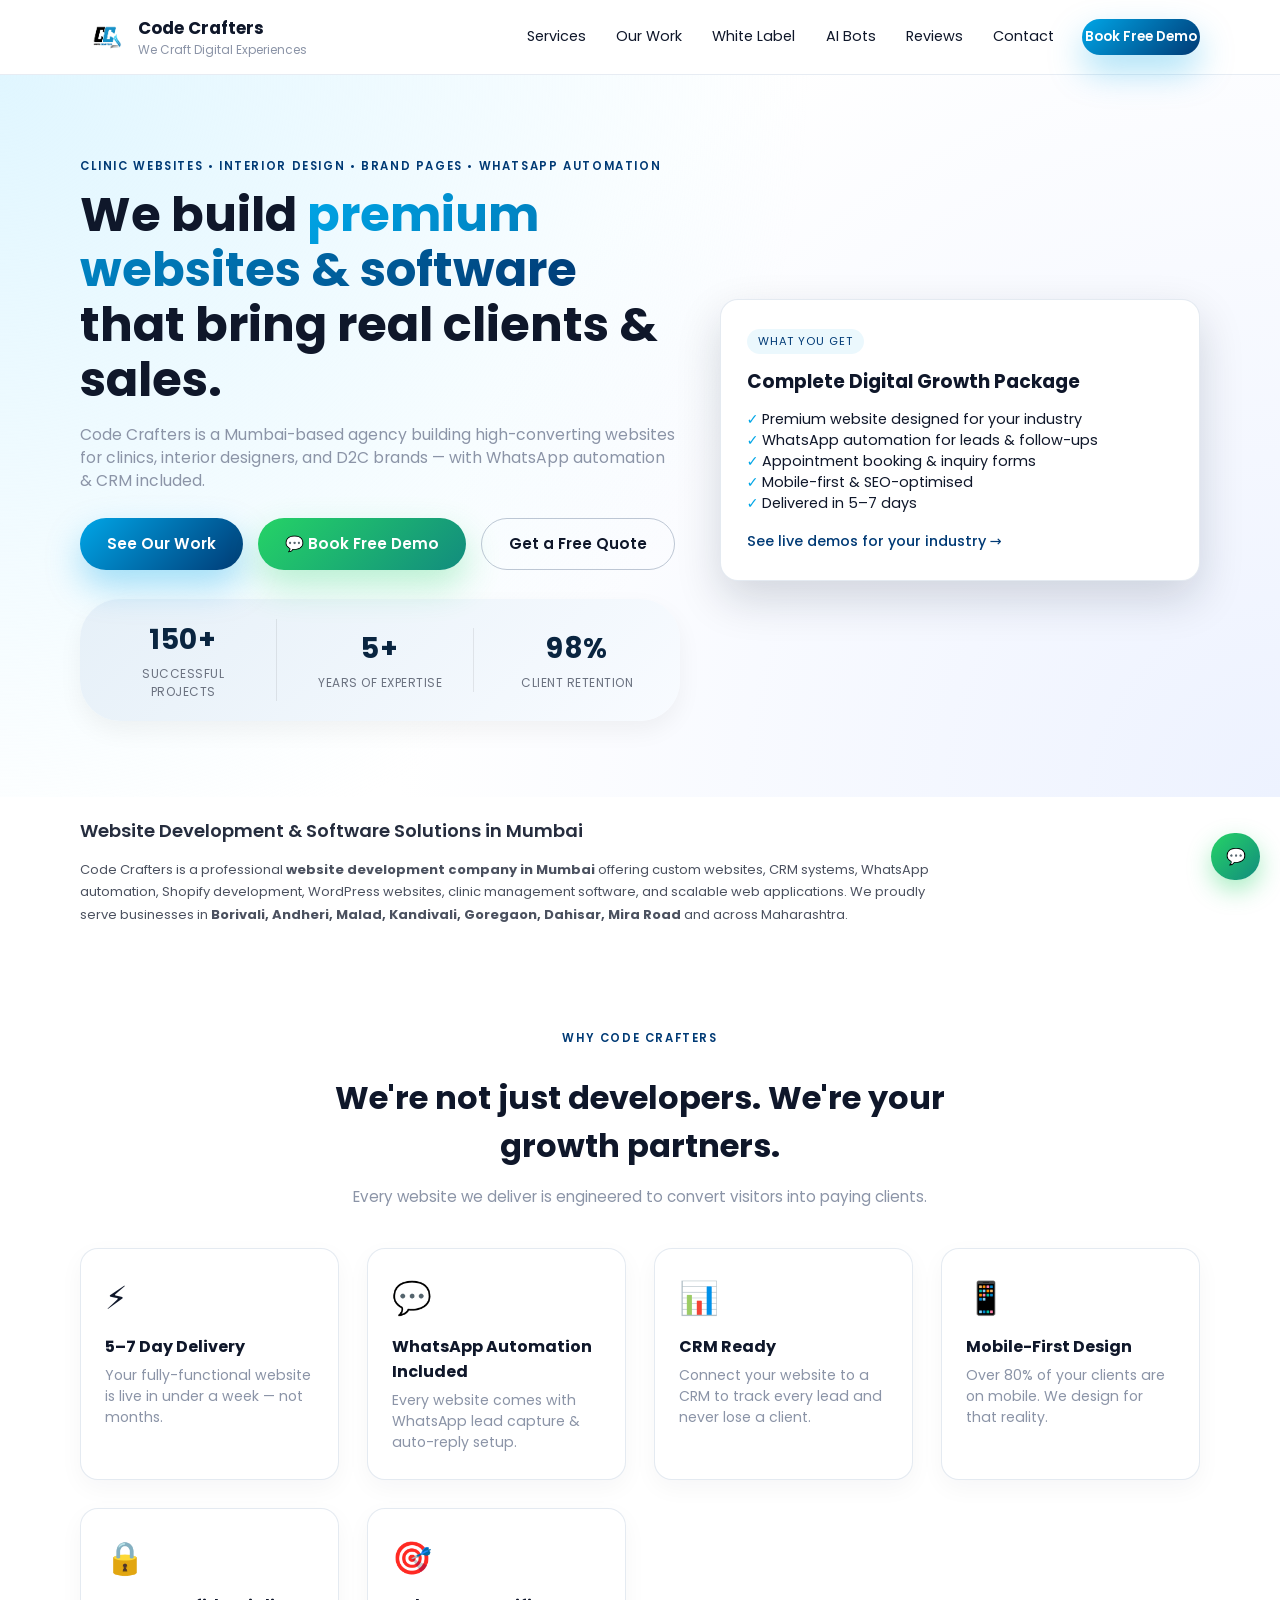
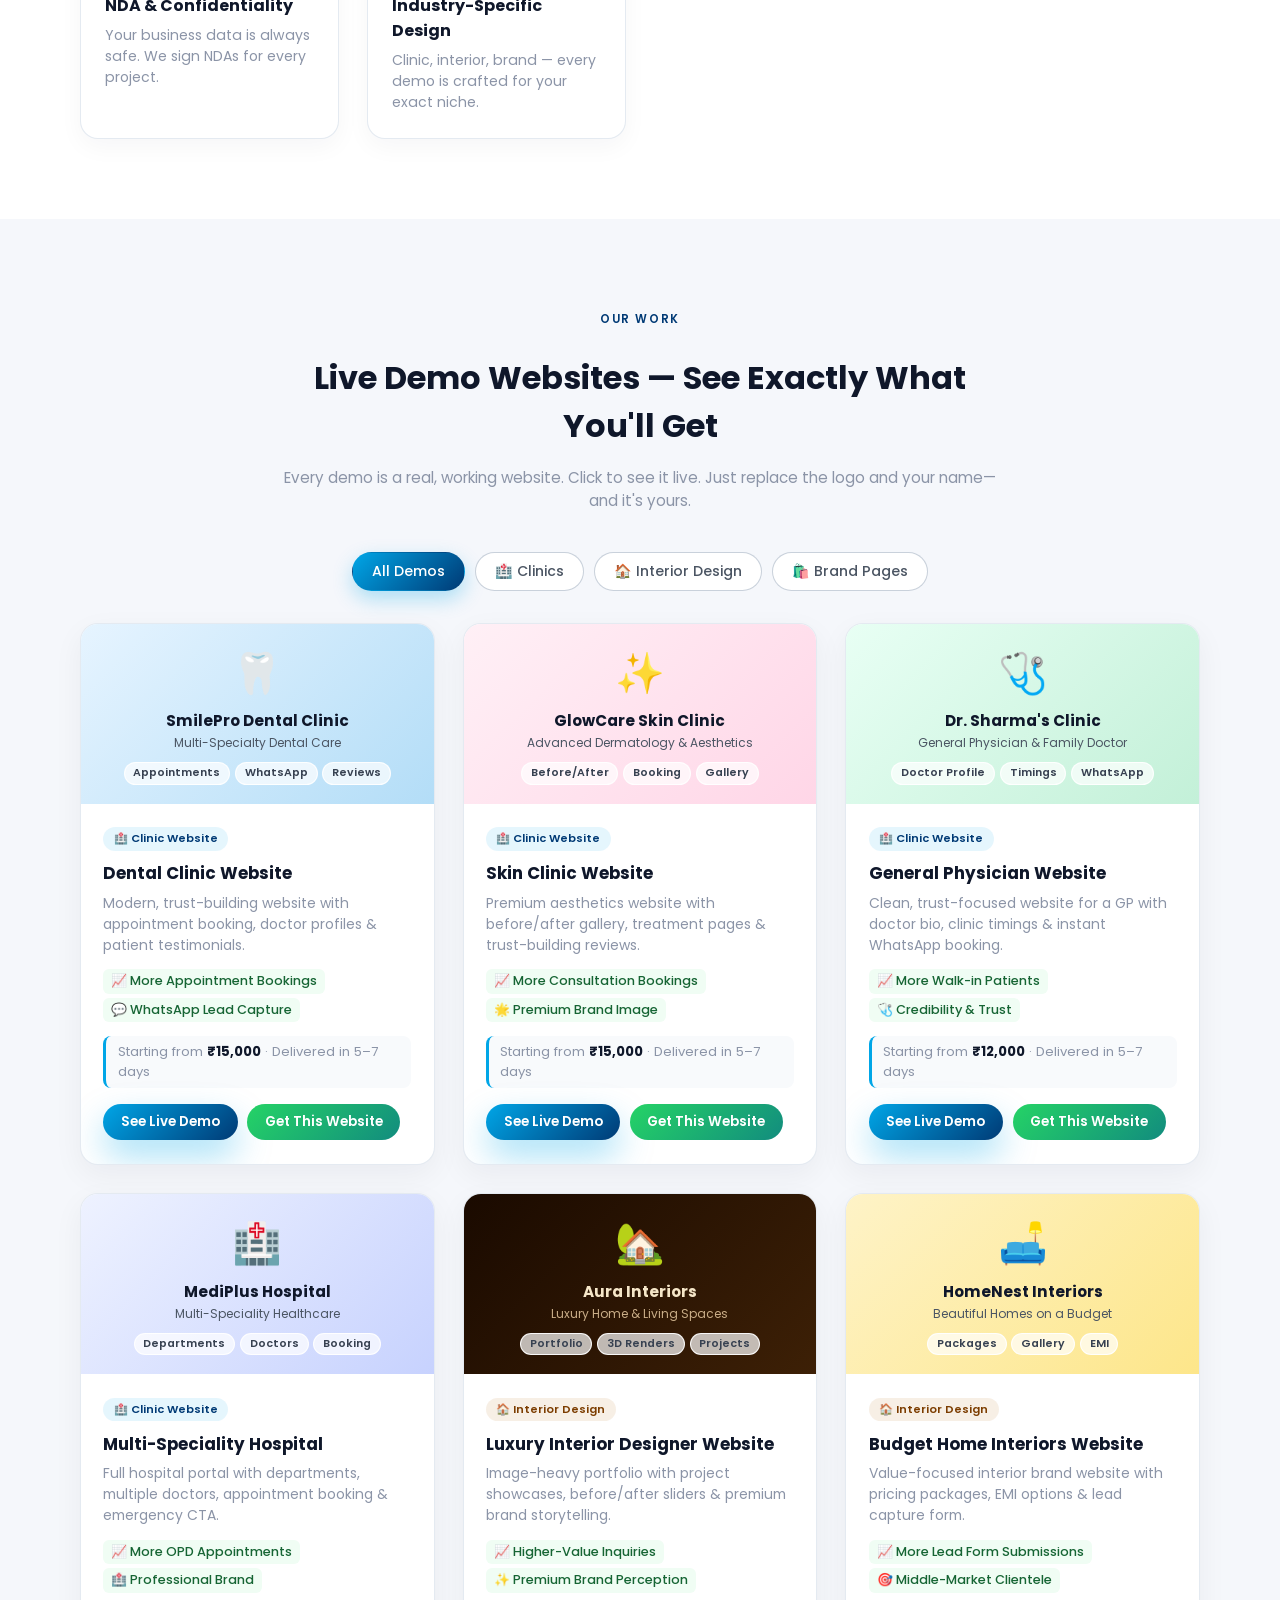
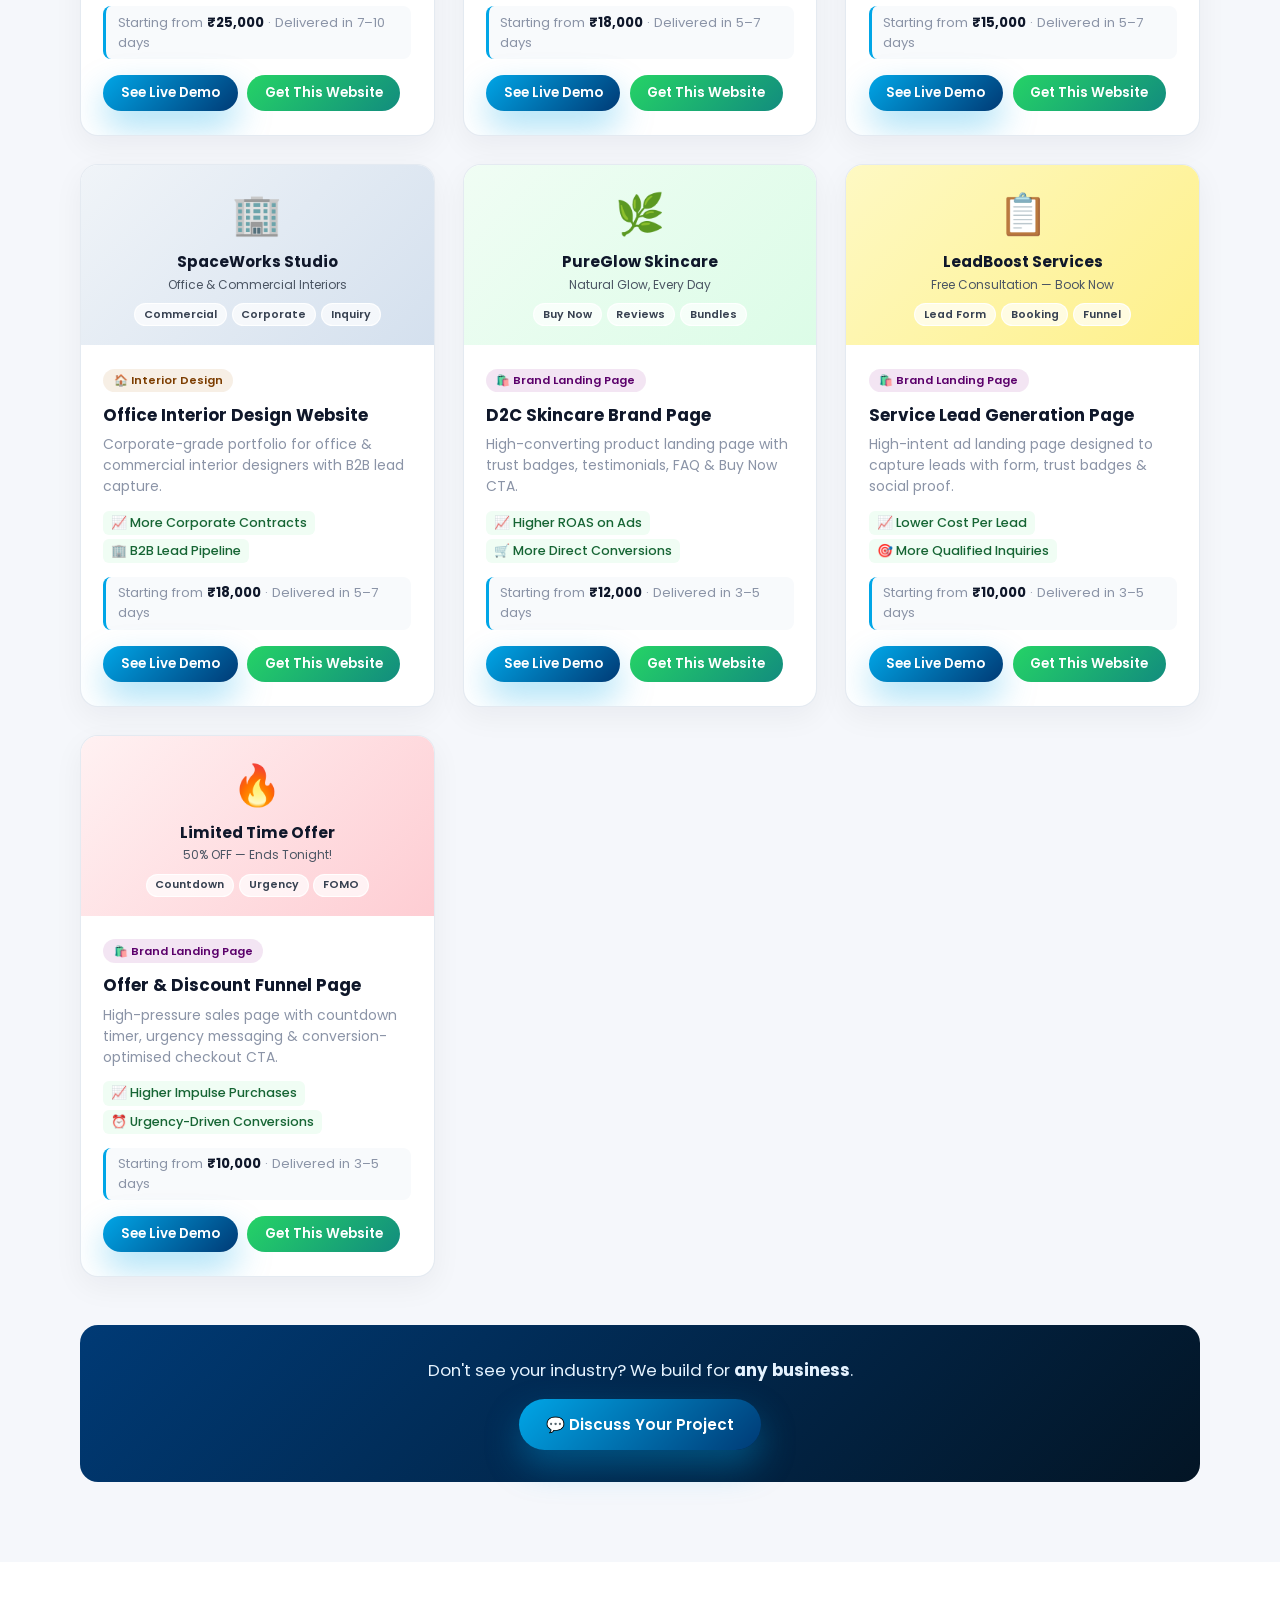
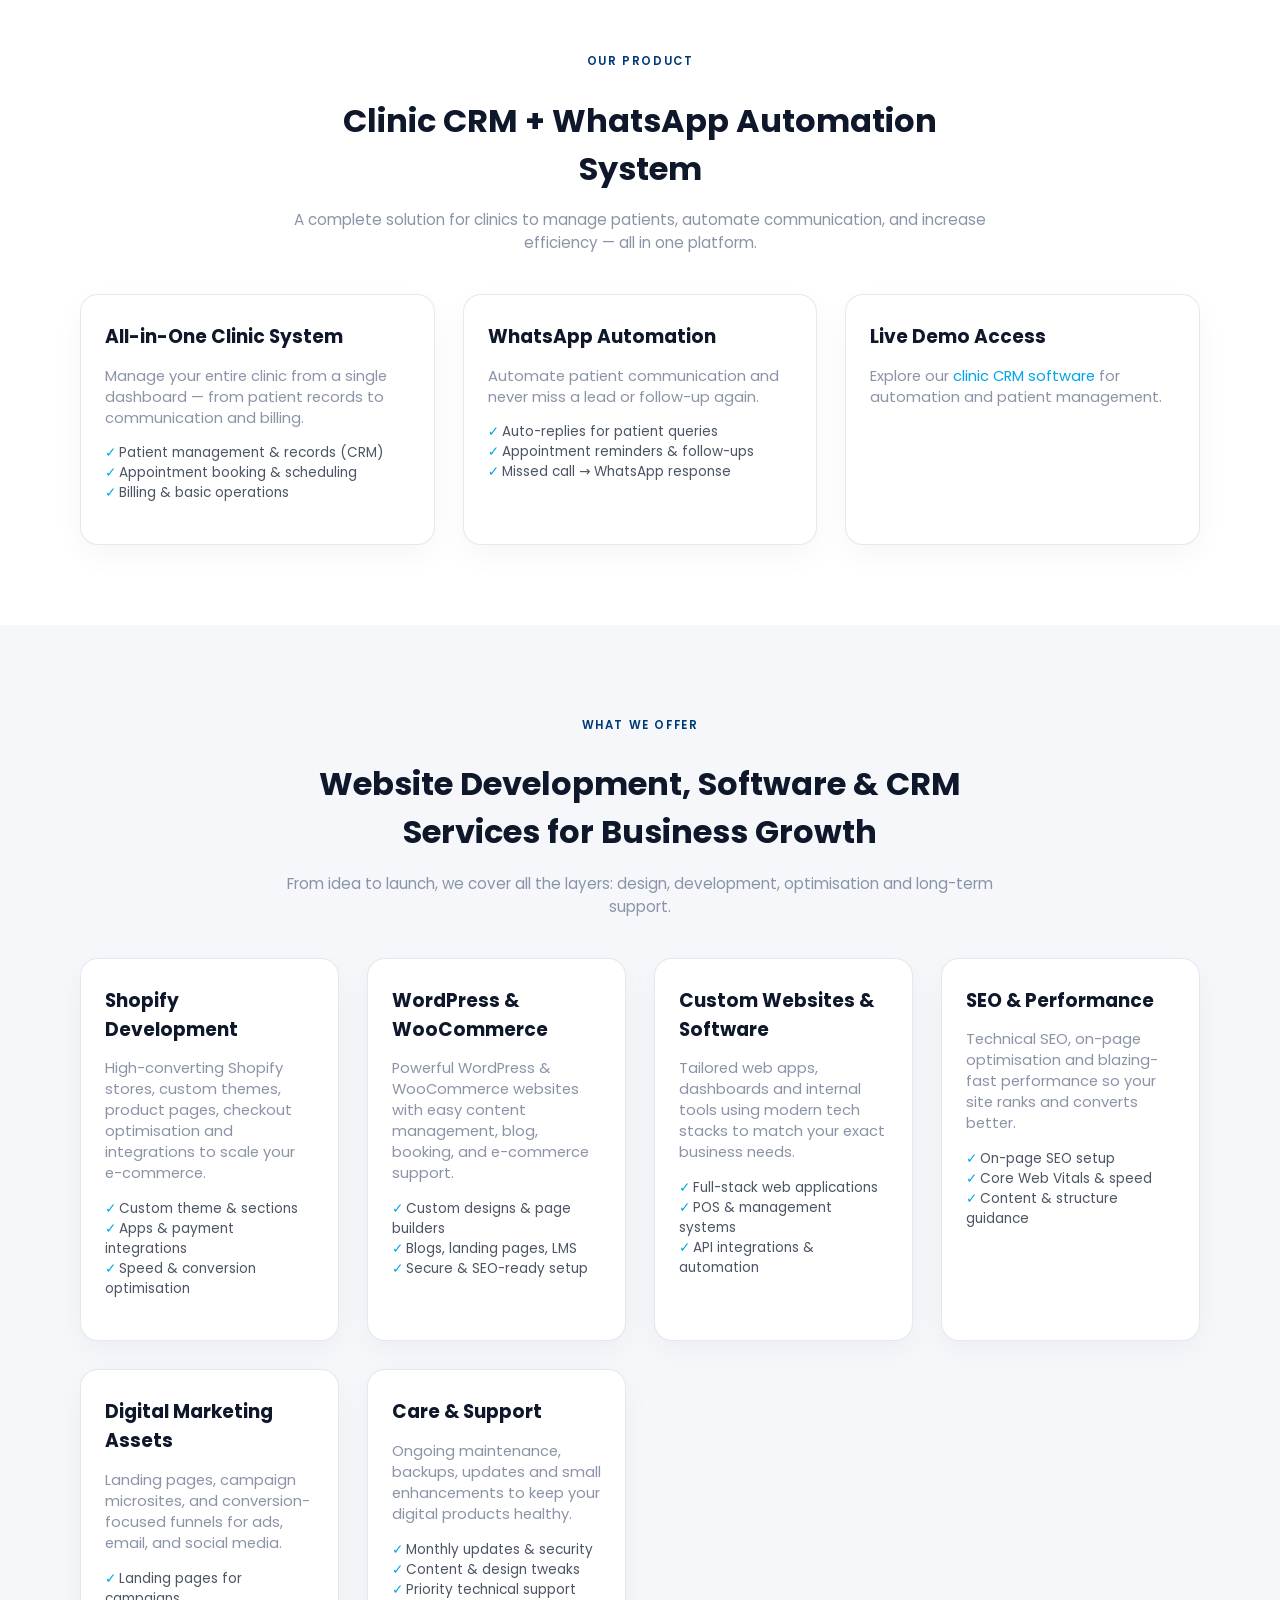
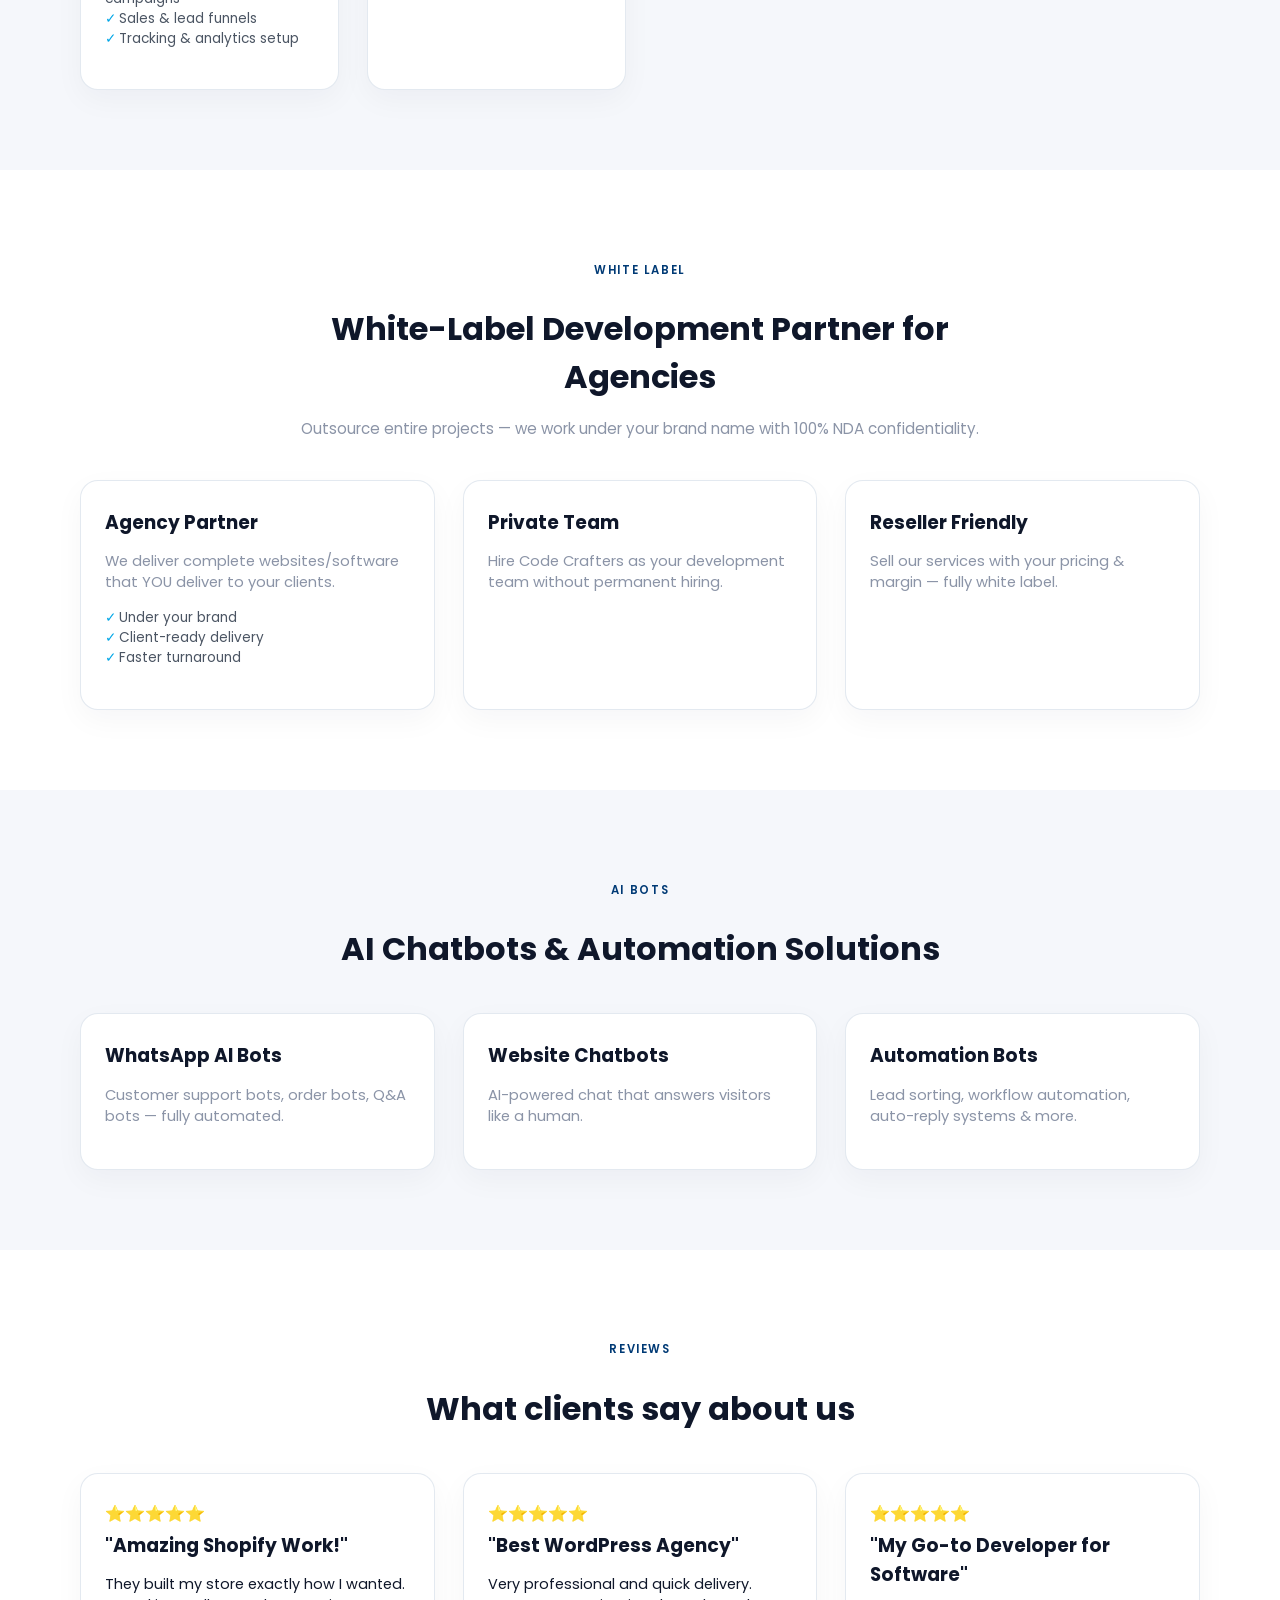
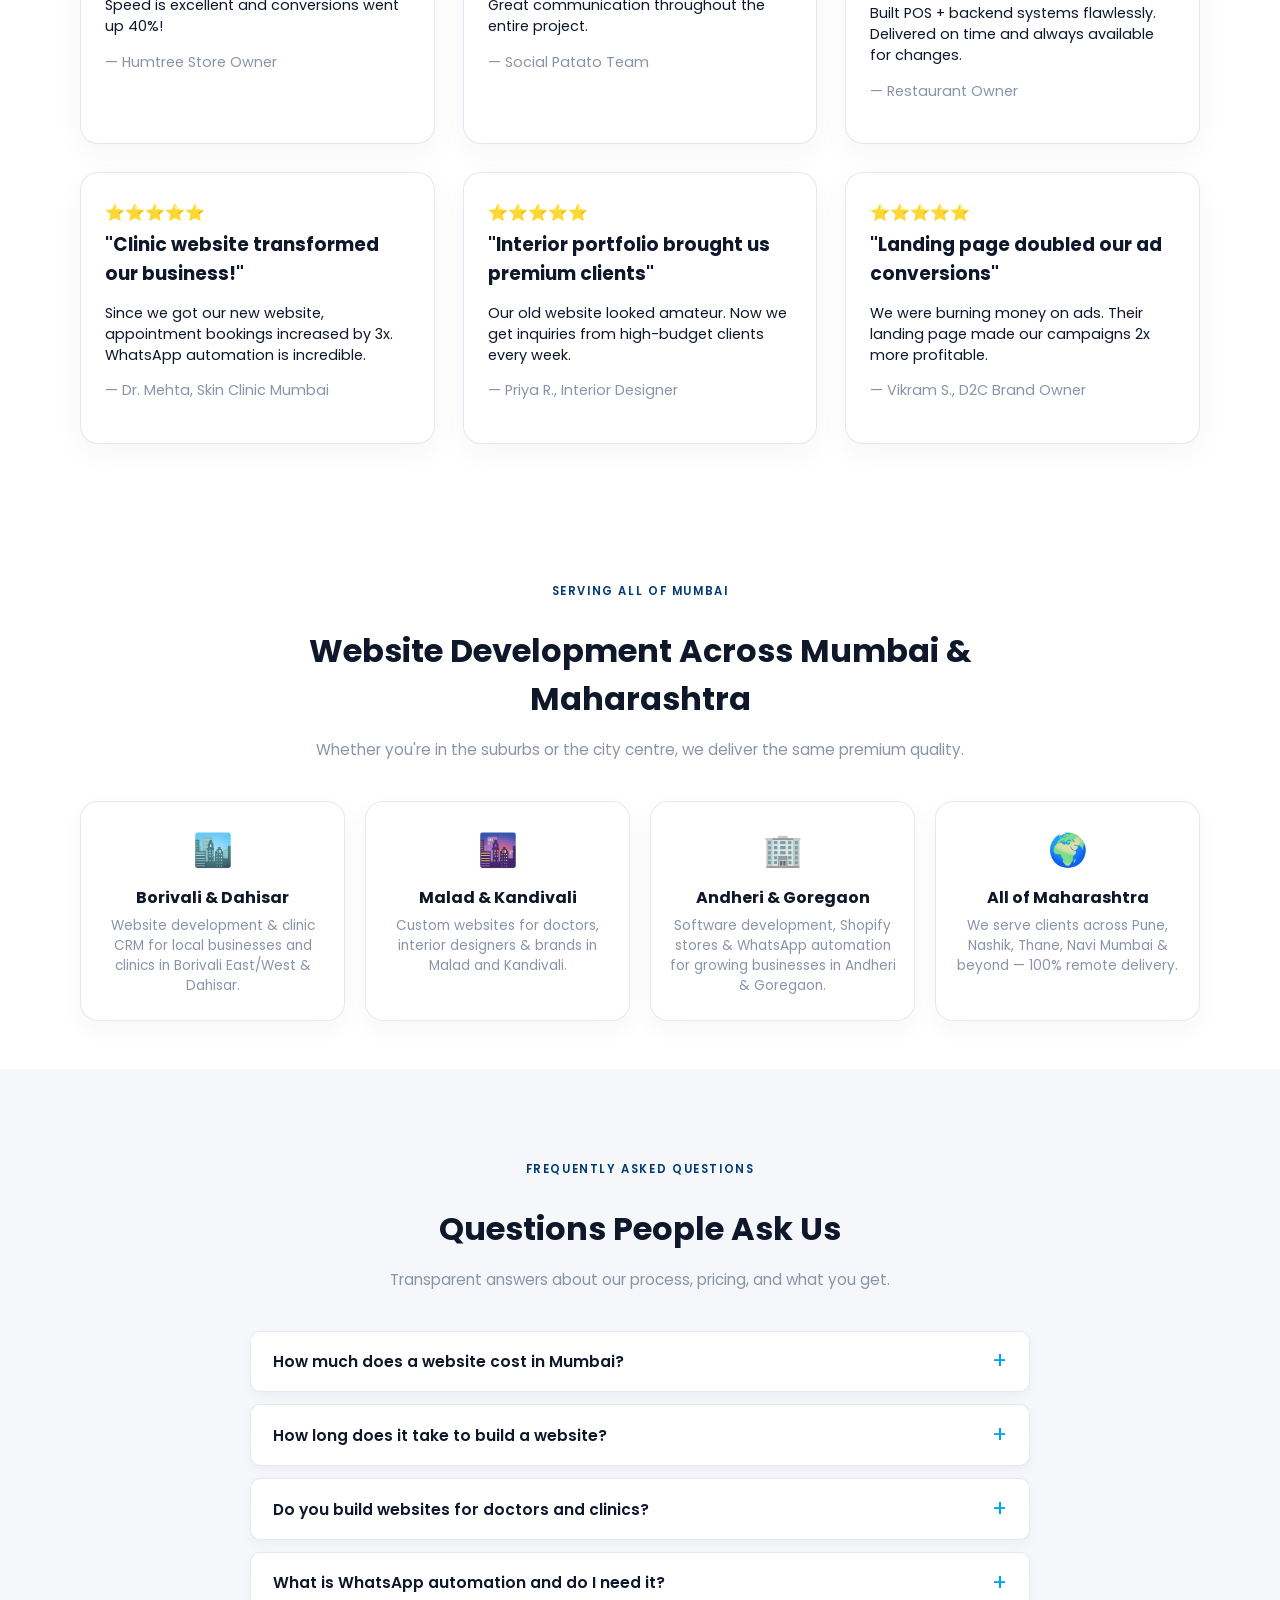
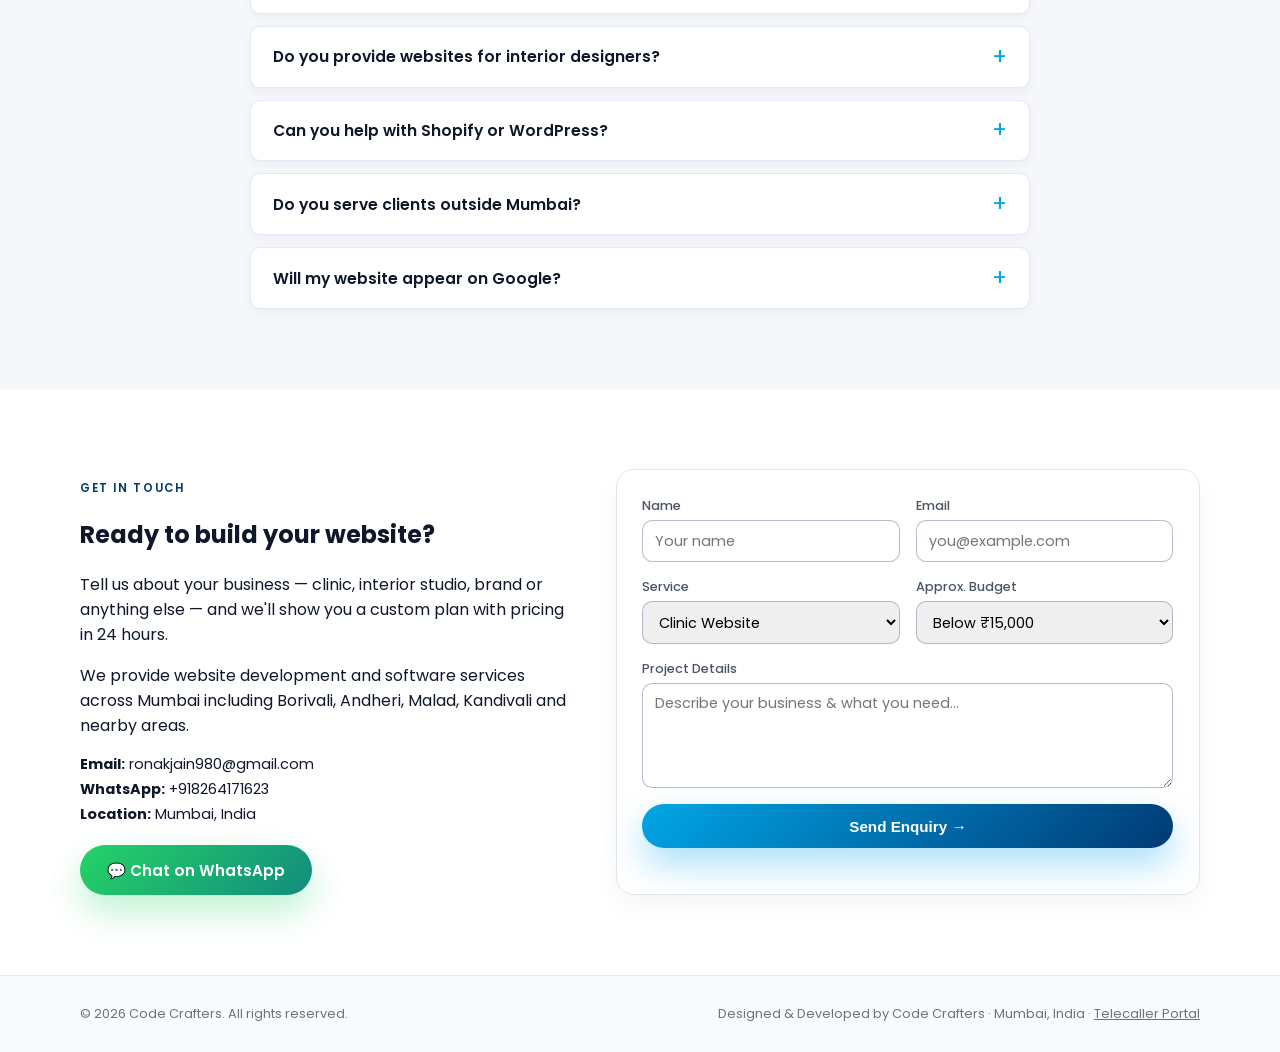
==== commit 80114cdb: "telecalling agent" ====
--- a/index.html
+++ b/index.html
@@ -1016,7 +1016,7 @@
   <footer class="footer">
     <div class="container footer-inner">
       <p>© <span id="year"></span> Code Crafters. All rights reserved.</p>
-      <p class="footer-credit">Designed & Developed by Code Crafters · Mumbai, India</p>
+      <p class="footer-credit">Designed & Developed by Code Crafters · Mumbai, India &middot; <a href="telecaller.html" style="color: inherit; text-decoration: underline;" target="_blank">Telecaller Portal</a></p>
     </div>
   </footer>
 
